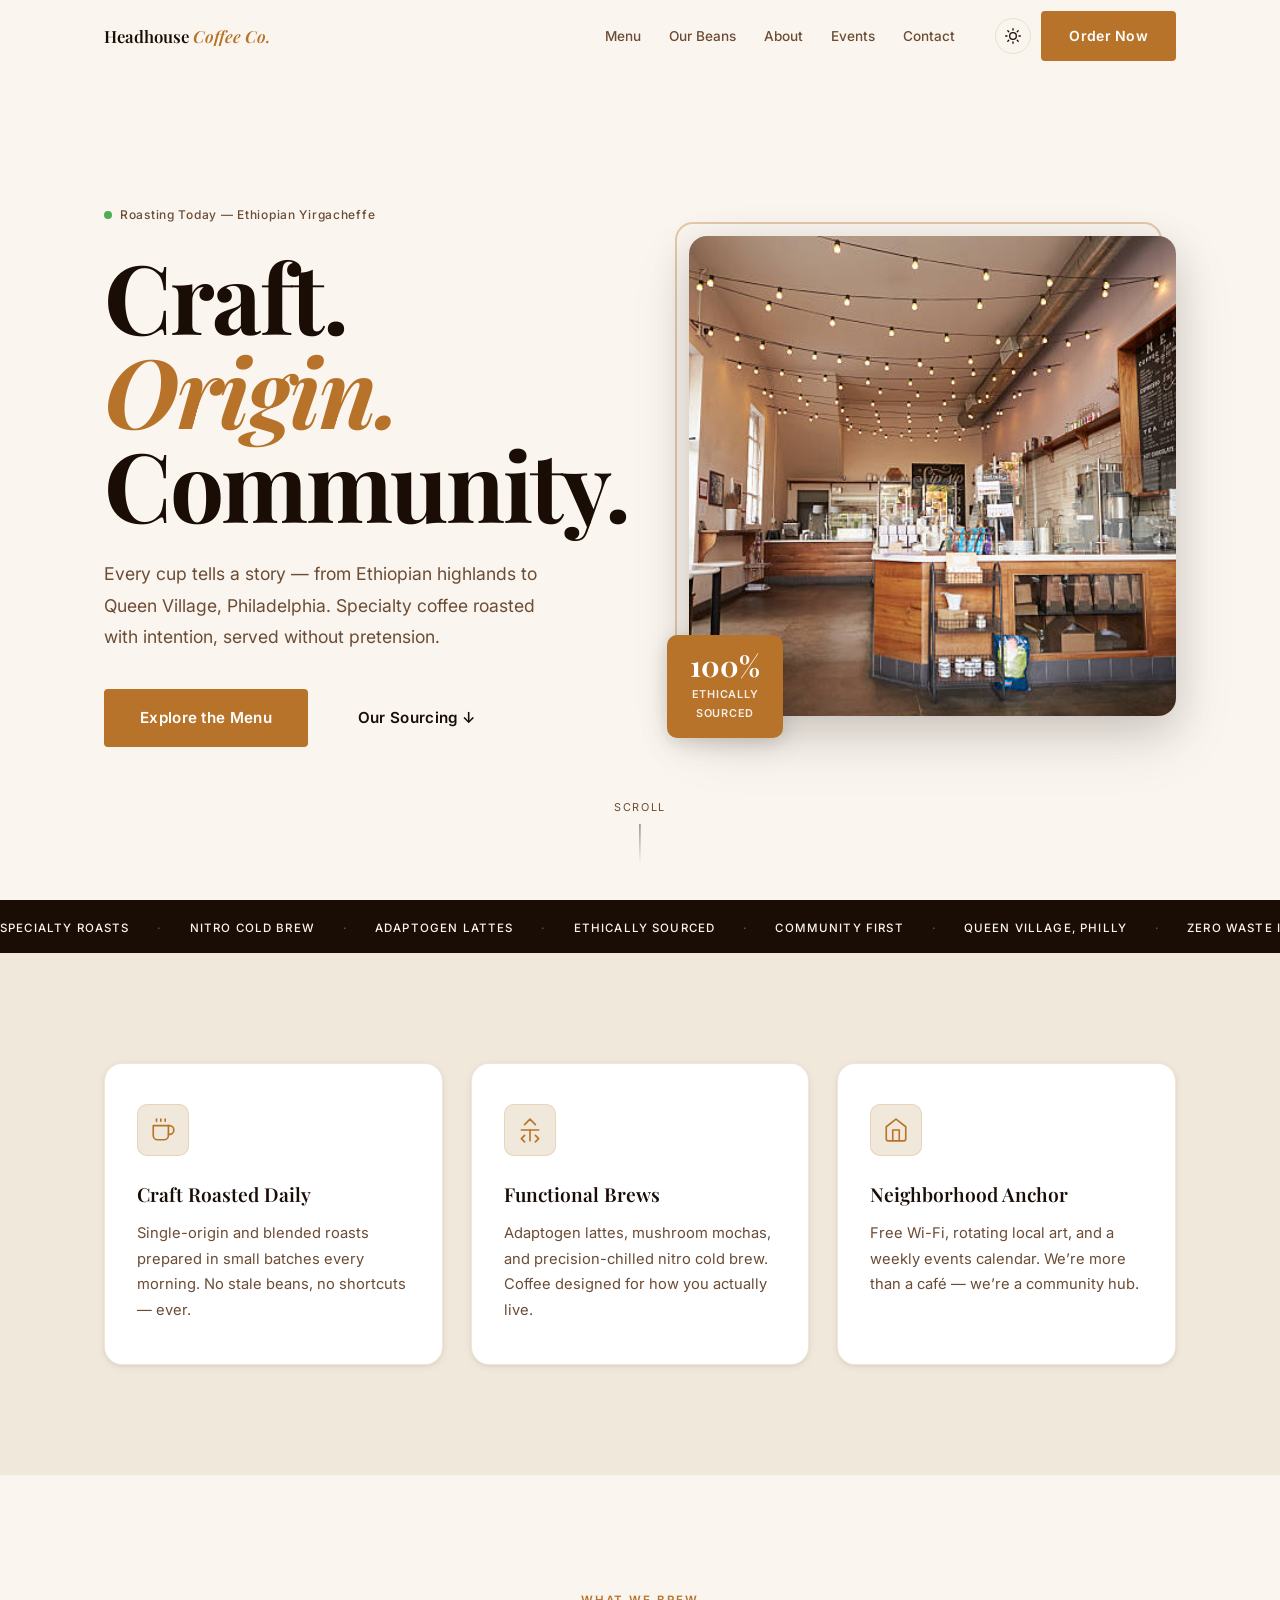
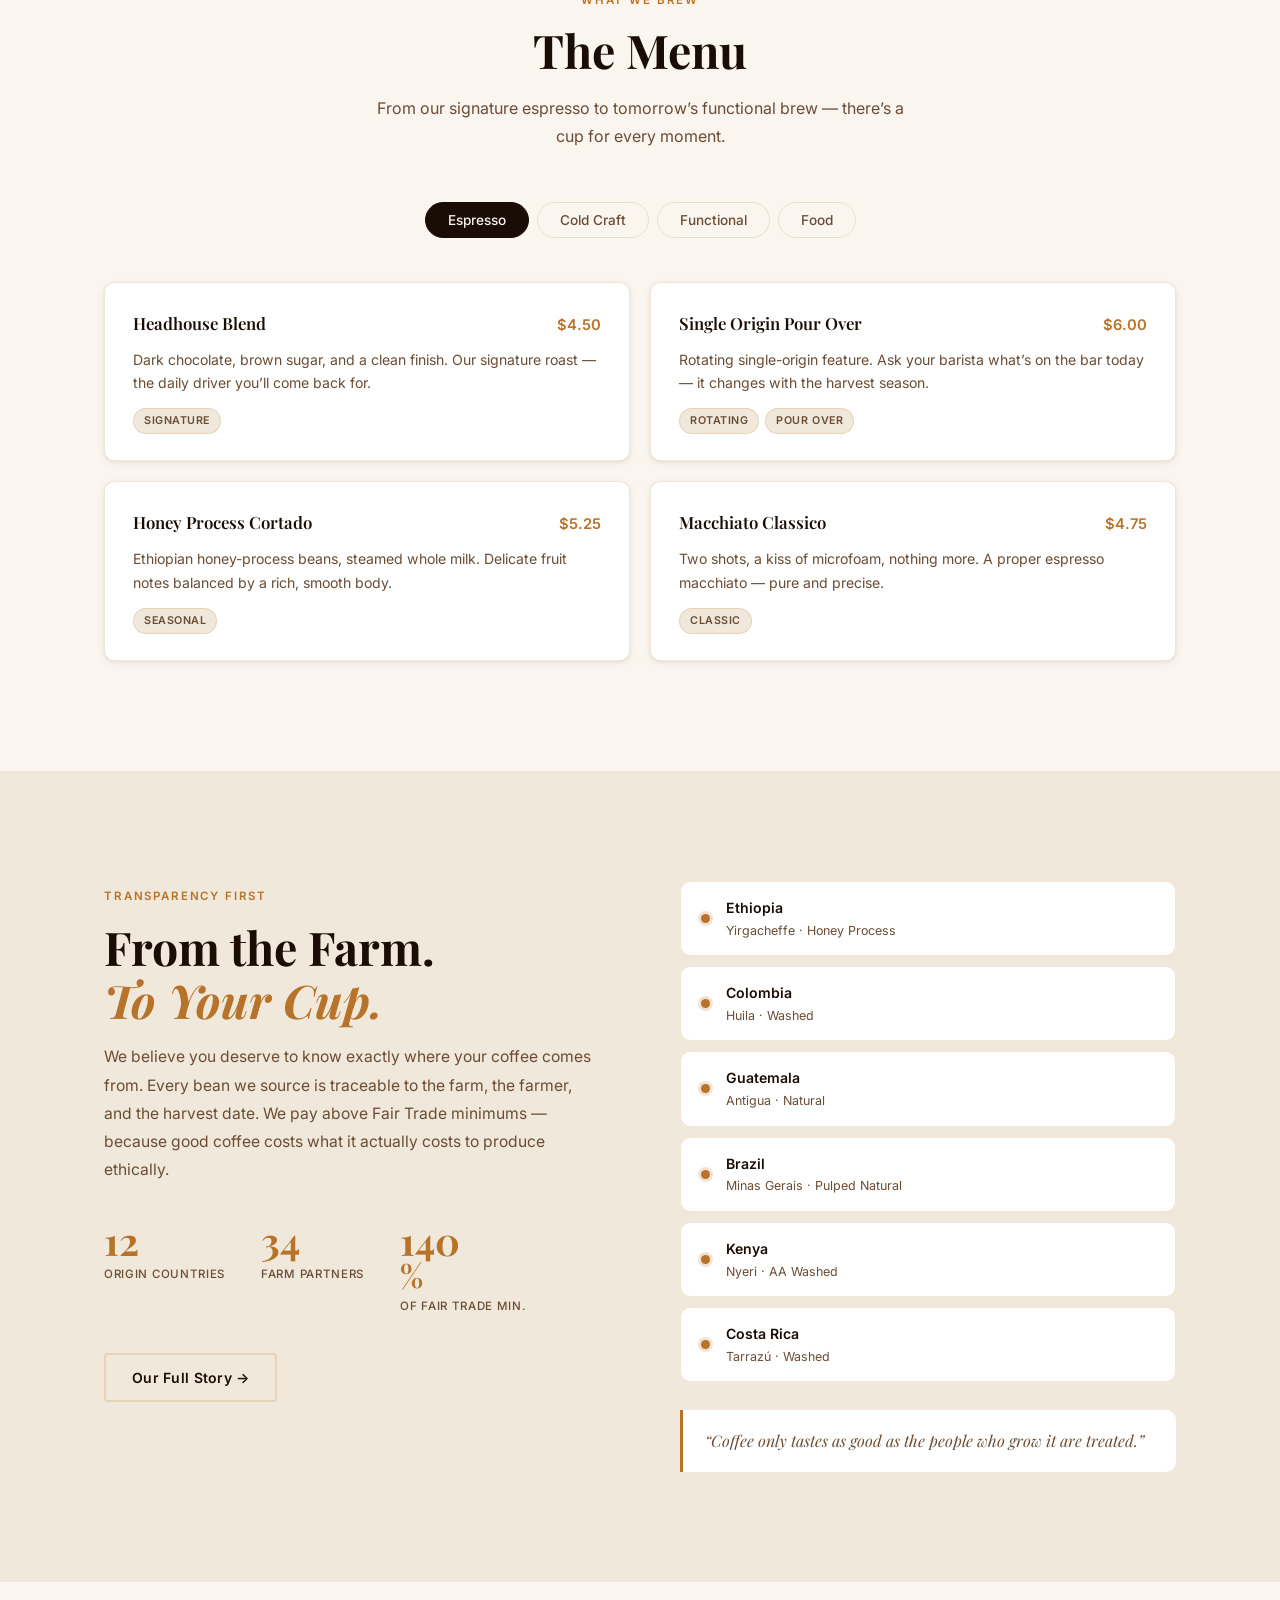
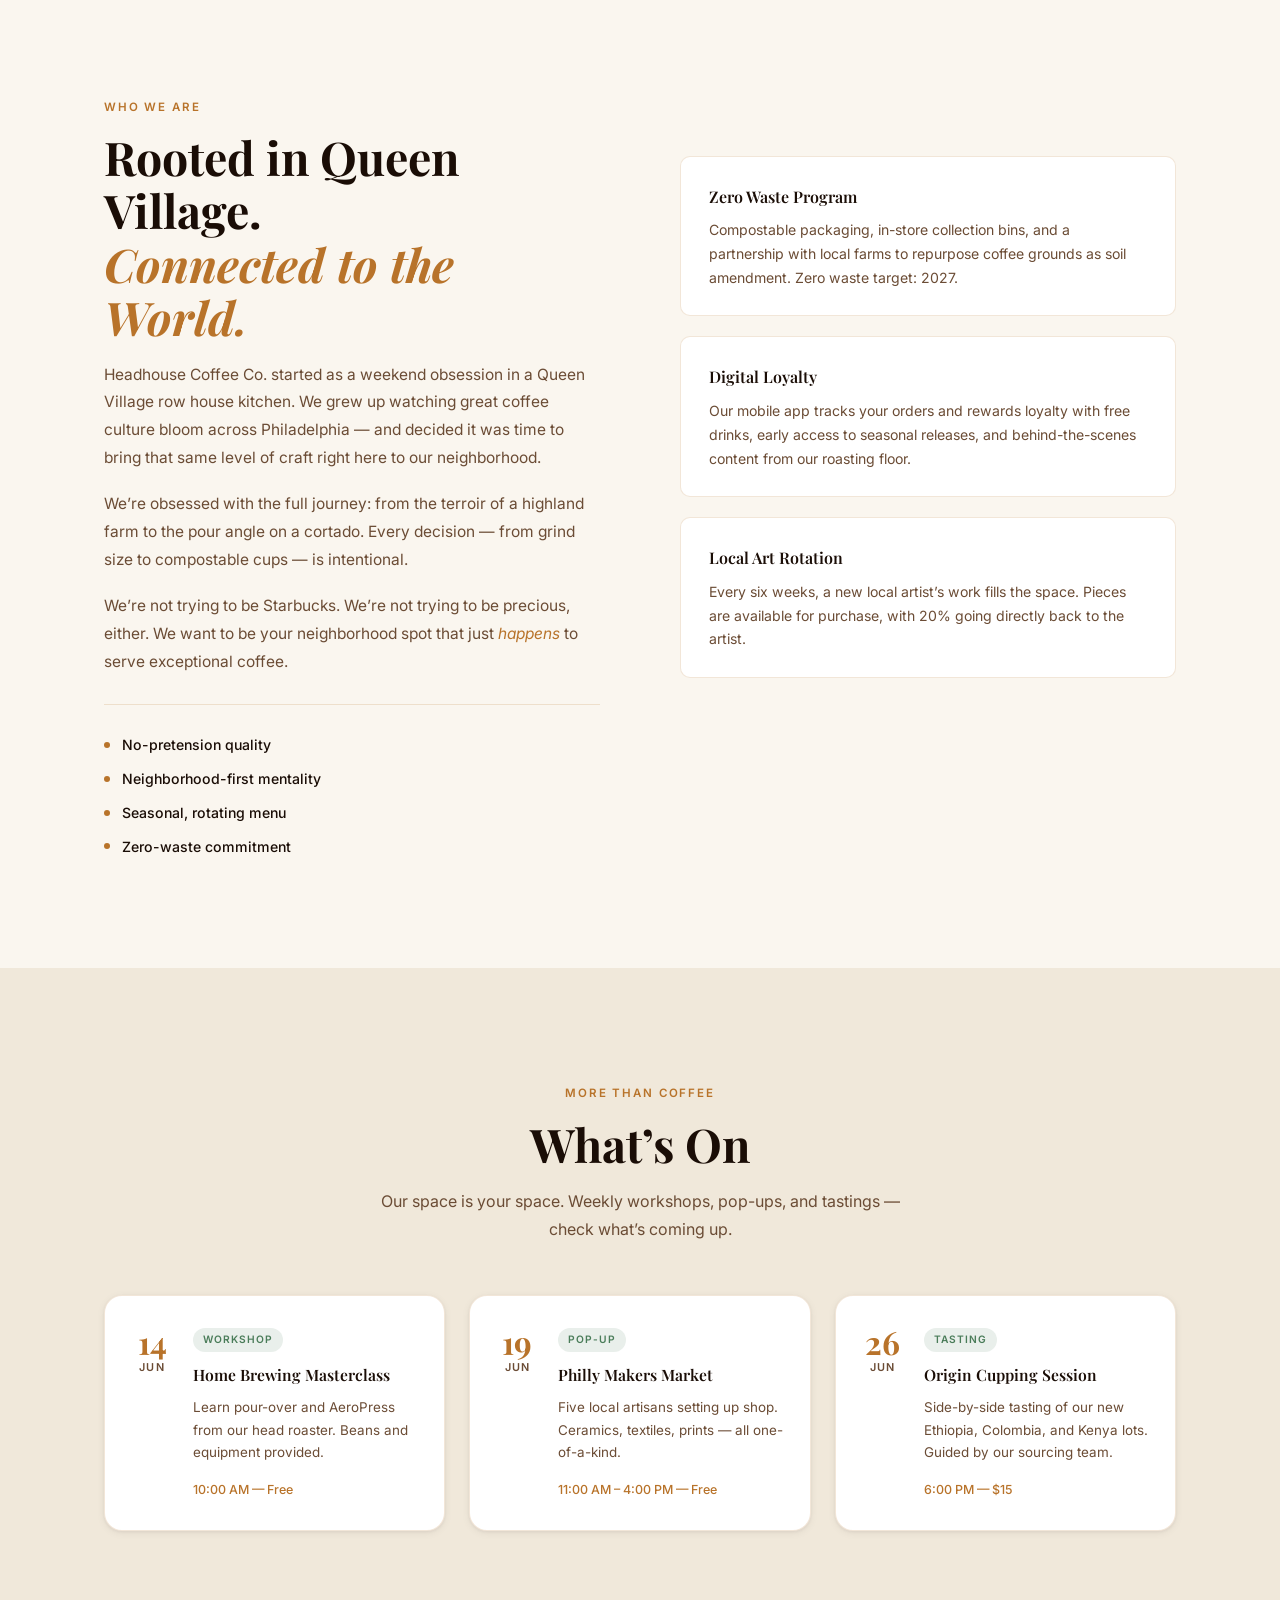
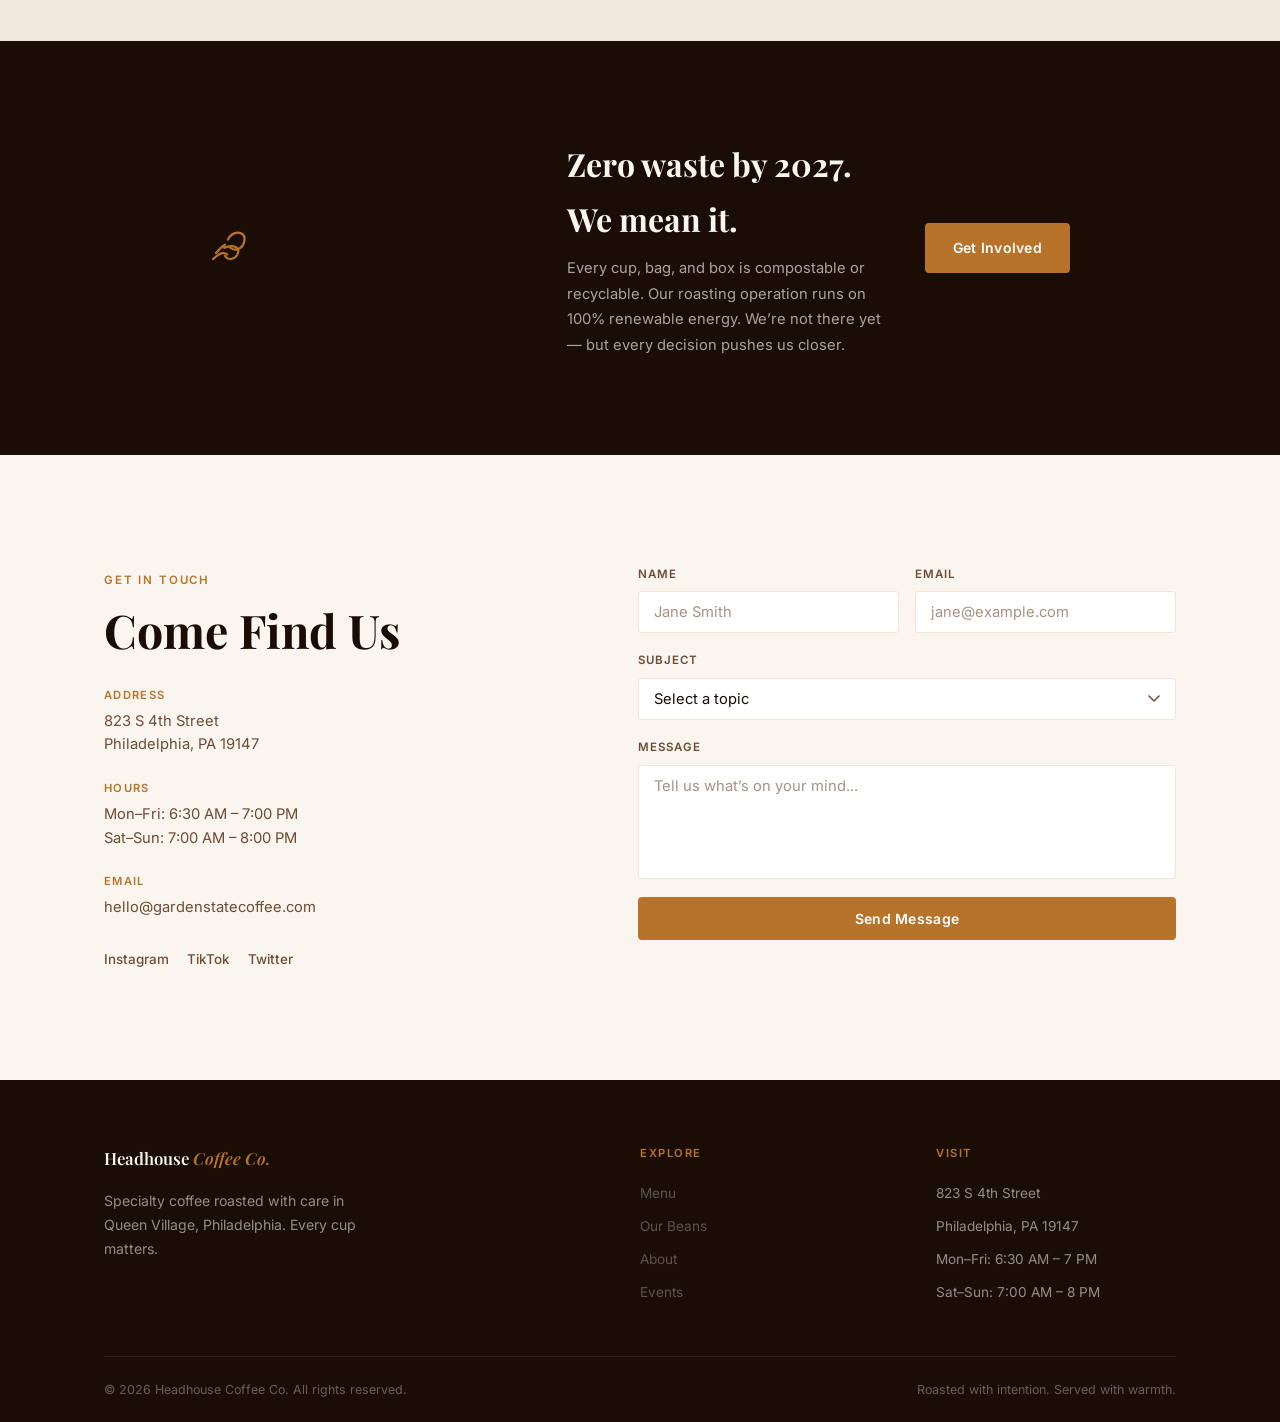
==== index.html @ 9a191d5d "Rebrand to Headhouse Coffee Co. Renamed company from Garden State Coffee to Headhouse Coffee Co. thr" ====
<!doctype html>
<html lang="en" data-theme="light">
<head>
    <meta charset="UTF-8">
    <meta name="viewport" content="width=device-width, initial-scale=1.0">
    <meta name="description" content="Headhouse Coffee Co. — Philadelphia's premier specialty coffee experience. Ethically sourced, craft roasted, community-driven.">
    <title>Headhouse Coffee Co. | Specialty Coffee, Queen Village Philadelphia</title>
    <link rel="preconnect" href="https://fonts.googleapis.com">
    <link rel="preconnect" href="https://fonts.gstatic.com" crossorigin>
    <link href="https://fonts.googleapis.com/css2?family=Playfair+Display:ital,wght@0,600;0,700;1,400;1,600&family=Inter:wght@300;400;500;600&display=swap" rel="stylesheet">
    <style>
/* ================================================
   HEADHOUSE COFFEE CO. — embedded styles
   ================================================ */

/* ── Custom Properties ──────────────────────────── */
:root {
    /* Palette */
    --clr-bg:          #faf6ef;
    --clr-bg-alt:      #f0e8da;
    --clr-surface:     #ffffff;
    --clr-text:        #1a0d06;
    --clr-muted:       #6b4c35;
    --clr-accent:      #b8732a;
    --clr-accent-h:    #9a5e1f;
    --clr-accent-lt:   #e8c49a;
    --clr-green:       #4a7c59;
    --clr-border:      rgba(184, 115, 42, 0.18);
    --clr-nav-scrolled: rgba(250, 246, 239, 0.93);

    /* Typography */
    --ff-head: 'Playfair Display', Georgia, serif;
    --ff-body: 'Inter', system-ui, -apple-system, sans-serif;

    /* Layout */
    --nav-h:      72px;
    --max-w:      1200px;
    --pad-x:      clamp(20px, 5vw, 64px);
    --section-py: clamp(72px, 10vw, 110px);

    /* Radii */
    --r-sm: 4px;
    --r-md: 10px;
    --r-lg: 18px;

    /* Shadows */
    --sh-sm: 0 1px 3px rgba(26,13,6,.06), 0 2px 8px rgba(26,13,6,.06);
    --sh-md: 0 4px 16px rgba(26,13,6,.10), 0 8px 32px rgba(26,13,6,.08);
    --sh-lg: 0 12px 40px rgba(26,13,6,.14), 0 24px 64px rgba(26,13,6,.10);

    /* Motion */
    --ease-out-expo: cubic-bezier(0.16, 1, 0.3, 1);
    --t-fast: 0.15s ease;
    --t-base: 0.28s ease;
}

[data-theme="dark"] {
    --clr-bg:          #0f0805;
    --clr-bg-alt:      #1a110a;
    --clr-surface:     #221509;
    --clr-text:        #f5e8d4;
    --clr-muted:       #a87c58;
    --clr-accent:      #d4894e;
    --clr-accent-h:    #e89a5a;
    --clr-accent-lt:   #7a4520;
    --clr-green:       #6aac79;
    --clr-border:      rgba(212, 137, 78, 0.18);
    --clr-nav-scrolled: rgba(15, 8, 5, 0.93);

    --sh-sm: 0 1px 3px rgba(0,0,0,.30), 0 2px 8px rgba(0,0,0,.20);
    --sh-md: 0 4px 16px rgba(0,0,0,.40), 0 8px 32px rgba(0,0,0,.30);
    --sh-lg: 0 12px 40px rgba(0,0,0,.50), 0 24px 64px rgba(0,0,0,.40);
}

/* ── Reset ──────────────────────────────────────── */
*, *::before, *::after { box-sizing: border-box; margin: 0; padding: 0; }

html {
    scroll-behavior: smooth;
    scroll-padding-top: var(--nav-h);
}

body {
    font-family: var(--ff-body);
    font-size: 16px;
    line-height: 1.7;
    color: var(--clr-text);
    background-color: var(--clr-bg);
    transition: background-color var(--t-base), color var(--t-base);
    overflow-x: hidden;
}

img { display: block; max-width: 100%; }
a   { color: inherit; text-decoration: none; }
ul  { list-style: none; }

/* ── Utilities ──────────────────────────────────── */
.container {
    max-width: var(--max-w);
    margin: 0 auto;
    padding: 0 var(--pad-x);
}

.reveal {
    opacity: 0;
    transform: translateY(24px);
    transition: opacity 0.65s var(--ease-out-expo),
                transform 0.65s var(--ease-out-expo);
}
.reveal.revealed {
    opacity: 1;
    transform: none;
}

.section-tag {
    display: inline-block;
    font-size: 0.72rem;
    font-weight: 600;
    letter-spacing: 0.16em;
    text-transform: uppercase;
    color: var(--clr-accent);
    margin-bottom: 14px;
}

.section-title {
    font-family: var(--ff-head);
    font-size: clamp(1.9rem, 4vw, 2.9rem);
    font-weight: 700;
    line-height: 1.15;
    color: var(--clr-text);
    margin-bottom: 16px;
}

.section-title em {
    font-style: italic;
    color: var(--clr-accent);
}

.section-sub {
    font-size: 1rem;
    color: var(--clr-muted);
    max-width: 540px;
    line-height: 1.75;
}

.section-header {
    text-align: center;
    margin-bottom: 52px;
}

.section-header .section-sub { margin: 0 auto; }

/* ── Buttons ────────────────────────────────────── */
.btn {
    display: inline-flex;
    align-items: center;
    gap: 8px;
    padding: 11px 26px;
    border-radius: var(--r-sm);
    font-family: var(--ff-body);
    font-size: 0.875rem;
    font-weight: 600;
    letter-spacing: 0.02em;
    cursor: pointer;
    border: 2px solid transparent;
    transition: background-color var(--t-fast),
                border-color var(--t-fast),
                color var(--t-fast),
                transform var(--t-base),
                box-shadow var(--t-base);
    white-space: nowrap;
    text-decoration: none;
    background: var(--btn-bg, transparent);
}

.btn--primary {
    background-color: var(--clr-accent);
    border-color: var(--clr-accent);
    color: #fff;
}
.btn--primary:hover {
    background-color: var(--clr-accent-h);
    border-color: var(--clr-accent-h);
    transform: translateY(-2px);
    box-shadow: 0 8px 24px rgba(184,115,42,.32);
}

.btn--ghost {
    background-color: transparent;
    color: var(--clr-text);
    border-color: transparent;
}
.btn--ghost:hover { color: var(--clr-accent); }

.btn--outline {
    background-color: transparent;
    border-color: var(--clr-border);
    color: var(--clr-text);
}
.btn--outline:hover {
    background-color: var(--clr-accent);
    border-color: var(--clr-accent);
    color: #fff;
    transform: translateY(-2px);
}

.btn--accent {
    background-color: var(--clr-accent);
    border-color: var(--clr-accent);
    color: #fff;
}
.btn--accent:hover {
    background-color: var(--clr-accent-h);
    transform: translateY(-2px);
    box-shadow: 0 8px 24px rgba(184,115,42,.35);
}

.btn--lg { padding: 14px 34px; font-size: 0.95rem; }
.btn--full { width: 100%; justify-content: center; }

/* ── Navigation ─────────────────────────────────── */
.nav {
    position: fixed;
    inset: 0 0 auto;
    z-index: 1000;
    height: var(--nav-h);
    transition: background-color var(--t-base), backdrop-filter var(--t-base), box-shadow var(--t-base);
}

.nav--scrolled {
    background-color: var(--clr-nav-scrolled);
    backdrop-filter: blur(14px);
    -webkit-backdrop-filter: blur(14px);
    box-shadow: 0 1px 0 var(--clr-border);
}

.nav__container {
    max-width: var(--max-w);
    margin: 0 auto;
    padding: 0 var(--pad-x);
    height: 100%;
    display: flex;
    align-items: center;
    gap: 28px;
}

.nav__logo {
    font-family: var(--ff-head);
    font-size: 1.05rem;
    font-weight: 600;
    color: var(--clr-text);
    flex-shrink: 0;
    transition: color var(--t-fast);
}
.nav__logo em { font-style: italic; color: var(--clr-accent); }
.nav__logo:hover { color: var(--clr-accent); }

.nav__links {
    display: flex;
    align-items: center;
    gap: 4px;
    margin-left: auto;
}

.nav__link {
    font-size: 0.85rem;
    font-weight: 500;
    color: var(--clr-muted);
    padding: 6px 12px;
    border-radius: var(--r-sm);
    transition: color var(--t-fast), background-color var(--t-fast);
}
.nav__link:hover,
.nav__link.active {
    color: var(--clr-text);
    background-color: var(--clr-bg-alt);
}

.nav__actions {
    display: flex;
    align-items: center;
    gap: 10px;
    flex-shrink: 0;
}

.theme-toggle {
    width: 36px;
    height: 36px;
    border-radius: 50%;
    border: 1px solid var(--clr-border);
    background: transparent;
    color: var(--clr-text);
    cursor: pointer;
    display: flex;
    align-items: center;
    justify-content: center;
    transition: background-color var(--t-fast), border-color var(--t-fast);
}
.theme-toggle:hover { background-color: var(--clr-bg-alt); }

.icon--sun  { display: block; }
.icon--moon { display: none; }
[data-theme="dark"] .icon--sun  { display: none; }
[data-theme="dark"] .icon--moon { display: block; }

.nav__hamburger {
    display: none;
    flex-direction: column;
    justify-content: center;
    align-items: center;
    gap: 5px;
    width: 36px;
    height: 36px;
    padding: 7px;
    border: none;
    background: transparent;
    cursor: pointer;
}

.nav__hamburger span {
    display: block;
    width: 20px;
    height: 2px;
    background-color: var(--clr-text);
    border-radius: 2px;
    transition: transform var(--t-base), opacity var(--t-base);
    transform-origin: center;
}

.nav__hamburger.active span:nth-child(1) { transform: translateY(7px) rotate(45deg); }
.nav__hamburger.active span:nth-child(2) { opacity: 0; transform: scaleX(0); }
.nav__hamburger.active span:nth-child(3) { transform: translateY(-7px) rotate(-45deg); }

/* ── Hero ───────────────────────────────────────── */
.hero {
    min-height: 100svh;
    display: grid;
    grid-template-columns: 1fr 1fr;
    align-items: center;
    gap: 60px;
    padding: calc(var(--nav-h) + 60px) var(--pad-x) 80px;
    max-width: var(--max-w);
    margin: 0 auto;
    position: relative;
}

.hero__eyebrow {
    display: flex;
    align-items: center;
    gap: 8px;
    font-size: 0.75rem;
    font-weight: 500;
    letter-spacing: 0.06em;
    color: var(--clr-muted);
    margin-bottom: 22px;
}

.live-dot {
    width: 8px;
    height: 8px;
    border-radius: 50%;
    background-color: #4caf50;
    flex-shrink: 0;
    animation: pulse 2.2s ease-in-out infinite;
}

@keyframes pulse {
    0%, 100% { box-shadow: 0 0 0 0 rgba(76,175,80,.6); }
    50%       { box-shadow: 0 0 0 6px rgba(76,175,80,0); }
}

.hero__title {
    font-family: var(--ff-head);
    font-size: clamp(3.5rem, 7.5vw, 6.2rem);
    font-weight: 700;
    line-height: 0.98;
    letter-spacing: -0.025em;
    margin-bottom: 28px;
}

.hero__line       { display: block; }
.hero__line--accent { color: var(--clr-accent); font-style: italic; }

.hero__sub {
    font-size: clamp(0.95rem, 1.4vw, 1.1rem);
    color: var(--clr-muted);
    max-width: 440px;
    line-height: 1.8;
    margin-bottom: 36px;
}

.hero__cta {
    display: flex;
    gap: 14px;
    flex-wrap: wrap;
}

.hero__visual {
    display: flex;
    justify-content: flex-end;
    align-items: center;
}

.hero__img-wrap {
    position: relative;
    width: 100%;
    max-width: 520px;
}

.hero__img-wrap::before {
    content: '';
    position: absolute;
    inset: -14px 14px 14px -14px;
    border: 2px solid var(--clr-accent);
    border-radius: var(--r-lg);
    opacity: 0.35;
    z-index: 0;
    pointer-events: none;
}

.hero__img {
    width: 100%;
    height: 480px;
    object-fit: cover;
    border-radius: var(--r-lg);
    box-shadow: var(--sh-lg);
    position: relative;
    z-index: 1;
}

.hero__badge {
    position: absolute;
    bottom: -22px;
    left: -22px;
    z-index: 2;
    background-color: var(--clr-accent);
    color: #fff;
    padding: 16px 20px;
    border-radius: var(--r-md);
    box-shadow: var(--sh-md);
    text-align: center;
    min-width: 116px;
}

.hero__badge-num {
    display: block;
    font-family: var(--ff-head);
    font-size: 1.8rem;
    font-weight: 700;
    line-height: 1;
}

.hero__badge-label {
    display: block;
    font-size: 0.68rem;
    font-weight: 600;
    letter-spacing: 0.07em;
    text-transform: uppercase;
    opacity: 0.88;
    margin-top: 5px;
}

.hero__scroll-hint {
    position: absolute;
    bottom: 36px;
    left: 50%;
    transform: translateX(-50%);
    display: flex;
    flex-direction: column;
    align-items: center;
    gap: 8px;
    font-size: 0.68rem;
    letter-spacing: 0.14em;
    text-transform: uppercase;
    color: var(--clr-muted);
}

.hero__scroll-line {
    width: 1px;
    height: 40px;
    background: linear-gradient(to bottom, var(--clr-muted), transparent);
    animation: scroll-anim 1.6s ease-in-out infinite;
}

@keyframes scroll-anim {
    0%   { transform: scaleY(0); transform-origin: top; }
    49%  { transform: scaleY(1); transform-origin: top; }
    50%  { transform: scaleY(1); transform-origin: bottom; }
    100% { transform: scaleY(0); transform-origin: bottom; }
}

/* ── Ticker ─────────────────────────────────────── */
.ticker {
    background-color: var(--clr-text);
    color: var(--clr-bg);
    overflow: hidden;
    padding: 13px 0;
    white-space: nowrap;
}

.ticker__track {
    display: inline-flex;
    gap: 28px;
    animation: ticker-scroll 32s linear infinite;
    font-size: 0.72rem;
    font-weight: 500;
    letter-spacing: 0.1em;
    text-transform: uppercase;
}

.ticker__sep { color: var(--clr-accent); opacity: 0.7; }

@keyframes ticker-scroll {
    from { transform: translateX(0); }
    to   { transform: translateX(-50%); }
}

/* ── Features ───────────────────────────────────── */
.features {
    padding: var(--section-py) 0;
    background-color: var(--clr-bg-alt);
}

.features__grid {
    display: grid;
    grid-template-columns: repeat(3, 1fr);
    gap: 28px;
}

.feature-card {
    padding: 40px 32px;
    background-color: var(--clr-surface);
    border-radius: var(--r-lg);
    border: 1px solid var(--clr-border);
    box-shadow: var(--sh-sm);
    transition: transform var(--t-base), box-shadow var(--t-base);
}

.feature-card:hover {
    transform: translateY(-6px);
    box-shadow: var(--sh-md);
}

.feature-card__icon {
    width: 52px;
    height: 52px;
    display: flex;
    align-items: center;
    justify-content: center;
    border-radius: var(--r-md);
    background-color: var(--clr-bg-alt);
    color: var(--clr-accent);
    margin-bottom: 22px;
    border: 1px solid var(--clr-border);
}

.feature-card h3 {
    font-family: var(--ff-head);
    font-size: 1.2rem;
    font-weight: 600;
    color: var(--clr-text);
    margin-bottom: 10px;
}

.feature-card p {
    font-size: 0.92rem;
    color: var(--clr-muted);
    line-height: 1.75;
}

/* ── Menu ───────────────────────────────────────── */
.menu {
    padding: var(--section-py) 0;
    background-color: var(--clr-bg);
}

.menu__tabs {
    display: flex;
    gap: 8px;
    margin-bottom: 44px;
    flex-wrap: wrap;
    justify-content: center;
}

.menu__tab {
    padding: 9px 22px;
    border-radius: 100px;
    border: 1px solid var(--clr-border);
    background: transparent;
    color: var(--clr-muted);
    font-family: var(--ff-body);
    font-size: 0.85rem;
    font-weight: 500;
    cursor: pointer;
    transition: color var(--t-fast), background-color var(--t-fast), border-color var(--t-fast);
}

.menu__tab:hover { color: var(--clr-text); border-color: var(--clr-muted); }

.menu__tab--active {
    background-color: var(--clr-text);
    color: var(--clr-bg);
    border-color: var(--clr-text);
}

.menu__panel { display: none; }
.menu__panel--active { display: block; }

.menu__grid {
    display: grid;
    grid-template-columns: repeat(2, 1fr);
    gap: 20px;
}

.menu-item {
    padding: 26px 28px;
    background-color: var(--clr-surface);
    border-radius: var(--r-md);
    border: 1px solid var(--clr-border);
    box-shadow: var(--sh-sm);
    transition: transform var(--t-base), box-shadow var(--t-base);
}

.menu-item:hover {
    transform: translateY(-3px);
    box-shadow: var(--sh-md);
}

.menu-item__top {
    display: flex;
    justify-content: space-between;
    align-items: baseline;
    gap: 12px;
    margin-bottom: 10px;
}

.menu-item__top h4 {
    font-family: var(--ff-head);
    font-size: 1.05rem;
    font-weight: 600;
    color: var(--clr-text);
}

.menu-item__price {
    font-size: 0.92rem;
    font-weight: 600;
    color: var(--clr-accent);
    flex-shrink: 0;
}

.menu-item p {
    font-size: 0.88rem;
    color: var(--clr-muted);
    line-height: 1.65;
    margin-bottom: 14px;
}

.menu-item__tags {
    display: flex;
    gap: 6px;
    flex-wrap: wrap;
}

.menu-item__tags span {
    font-size: 0.67rem;
    font-weight: 600;
    letter-spacing: 0.05em;
    text-transform: uppercase;
    color: var(--clr-muted);
    background-color: var(--clr-bg-alt);
    padding: 3px 10px;
    border-radius: 100px;
    border: 1px solid var(--clr-border);
}

/* ── Origin ─────────────────────────────────────── */
.origin {
    padding: var(--section-py) 0;
    background-color: var(--clr-bg-alt);
}

.origin__inner {
    max-width: var(--max-w);
    margin: 0 auto;
    padding: 0 var(--pad-x);
    display: grid;
    grid-template-columns: 1fr 1fr;
    gap: 80px;
    align-items: start;
}

.origin__content p {
    font-size: 0.98rem;
    color: var(--clr-muted);
    line-height: 1.8;
    margin-bottom: 36px;
}

.origin__stats {
    display: flex;
    gap: 36px;
    margin-bottom: 36px;
    flex-wrap: wrap;
}

.origin__stat {
    display: flex;
    flex-direction: column;
}

.stat-num, .stat-suffix {
    font-family: var(--ff-head);
    font-size: 2.4rem;
    font-weight: 700;
    color: var(--clr-accent);
    line-height: 1;
    display: inline-block;
}

.stat-suffix { font-size: 2rem; }

.stat-label {
    display: block;
    font-size: 0.72rem;
    font-weight: 500;
    letter-spacing: 0.06em;
    text-transform: uppercase;
    color: var(--clr-muted);
    margin-top: 6px;
}

.origin__region-list {
    display: flex;
    flex-direction: column;
    gap: 10px;
    margin-bottom: 28px;
}

.origin__region {
    display: flex;
    align-items: center;
    gap: 16px;
    padding: 14px 20px;
    background-color: var(--clr-surface);
    border-radius: var(--r-md);
    border: 1px solid var(--clr-border);
    transition: transform var(--t-fast), box-shadow var(--t-fast);
}

.origin__region:hover {
    transform: translateX(5px);
    box-shadow: var(--sh-sm);
}

.origin__dot {
    width: 9px;
    height: 9px;
    border-radius: 50%;
    background-color: var(--clr-accent);
    flex-shrink: 0;
    box-shadow: 0 0 0 3px rgba(184,115,42,.2);
}

.origin__region div { display: flex; flex-direction: column; }

.origin__region strong {
    font-size: 0.88rem;
    font-weight: 600;
    color: var(--clr-text);
}

.origin__region span {
    font-size: 0.78rem;
    color: var(--clr-muted);
}

.origin__quote {
    font-family: var(--ff-head);
    font-style: italic;
    font-size: 1rem;
    color: var(--clr-muted);
    padding: 18px 22px;
    border-left: 3px solid var(--clr-accent);
    background-color: var(--clr-surface);
    border-radius: 0 var(--r-md) var(--r-md) 0;
    line-height: 1.6;
}

/* ── About ──────────────────────────────────────── */
.about {
    padding: var(--section-py) 0;
    background-color: var(--clr-bg);
}

.about__grid {
    display: grid;
    grid-template-columns: 1fr 1fr;
    gap: 80px;
    align-items: start;
}

.about__text p {
    font-size: 0.97rem;
    color: var(--clr-muted);
    line-height: 1.8;
    margin-bottom: 18px;
}

.about__text em { color: var(--clr-accent); font-style: italic; }

.about__values {
    display: flex;
    flex-direction: column;
    gap: 10px;
    margin-top: 28px;
    padding-top: 28px;
    border-top: 1px solid var(--clr-border);
}

.about__value {
    display: flex;
    align-items: center;
    gap: 12px;
    font-size: 0.88rem;
    font-weight: 500;
    color: var(--clr-text);
}

.about__value::before {
    content: '';
    width: 6px;
    height: 6px;
    border-radius: 50%;
    background-color: var(--clr-accent);
    flex-shrink: 0;
}

.about__cards {
    display: flex;
    flex-direction: column;
    gap: 20px;
    padding-top: 64px;
}

.about__card {
    padding: 26px 28px;
    background-color: var(--clr-surface);
    border-radius: var(--r-md);
    border: 1px solid var(--clr-border);
    transition: transform var(--t-base), box-shadow var(--t-base);
}

.about__card:hover {
    transform: translateY(-3px);
    box-shadow: var(--sh-sm);
}

.about__card h4 {
    font-family: var(--ff-head);
    font-size: 1rem;
    font-weight: 600;
    color: var(--clr-text);
    margin-bottom: 8px;
}

.about__card p {
    font-size: 0.88rem;
    color: var(--clr-muted);
    line-height: 1.7;
}

/* ── Community ──────────────────────────────────── */
.community {
    padding: var(--section-py) 0;
    background-color: var(--clr-bg-alt);
}

.events__grid {
    display: grid;
    grid-template-columns: repeat(3, 1fr);
    gap: 24px;
}

.event-card {
    display: flex;
    gap: 20px;
    padding: 28px 26px;
    background-color: var(--clr-surface);
    border-radius: var(--r-lg);
    border: 1px solid var(--clr-border);
    box-shadow: var(--sh-sm);
    transition: transform var(--t-base), box-shadow var(--t-base);
}

.event-card:hover {
    transform: translateY(-5px);
    box-shadow: var(--sh-md);
}

.event-card__date {
    display: flex;
    flex-direction: column;
    align-items: center;
    min-width: 42px;
    padding-top: 2px;
}

.event-card__day {
    font-family: var(--ff-head);
    font-size: 2rem;
    font-weight: 700;
    line-height: 1;
    color: var(--clr-accent);
}

.event-card__month {
    font-size: 0.68rem;
    font-weight: 600;
    letter-spacing: 0.1em;
    text-transform: uppercase;
    color: var(--clr-muted);
}

.event-card__tag {
    display: inline-block;
    font-size: 0.64rem;
    font-weight: 600;
    letter-spacing: 0.1em;
    text-transform: uppercase;
    color: var(--clr-green);
    background-color: rgba(74, 124, 89, 0.12);
    padding: 3px 10px;
    border-radius: 100px;
    margin-bottom: 10px;
}

.event-card h4 {
    font-family: var(--ff-head);
    font-size: 0.98rem;
    font-weight: 600;
    color: var(--clr-text);
    margin-bottom: 8px;
}

.event-card p {
    font-size: 0.84rem;
    color: var(--clr-muted);
    line-height: 1.65;
    margin-bottom: 12px;
}

.event-card__time {
    font-size: 0.78rem;
    font-weight: 500;
    color: var(--clr-accent);
}

/* ── Sustainability banner ──────────────────────── */
.sustainability {
    background-color: var(--clr-text);
    color: var(--clr-bg);
    padding: clamp(60px, 8vw, 96px) var(--pad-x);
}

.sustainability__inner {
    max-width: 860px;
    margin: 0 auto;
    display: flex;
    align-items: center;
    gap: 36px;
    flex-wrap: wrap;
}

.sustainability__icon {
    color: var(--clr-accent);
    flex-shrink: 0;
}

.sustainability__inner > div { flex: 1; min-width: 260px; }

.sustainability h2 {
    font-family: var(--ff-head);
    font-size: clamp(1.4rem, 2.5vw, 2rem);
    font-weight: 700;
    margin-bottom: 10px;
    color: var(--clr-bg);
}

.sustainability p {
    font-size: 0.92rem;
    opacity: 0.65;
    line-height: 1.75;
}

/* ── Contact ────────────────────────────────────── */
.contact {
    padding: var(--section-py) 0;
    background-color: var(--clr-bg);
}

.contact__grid {
    display: grid;
    grid-template-columns: 1fr 1fr;
    gap: 80px;
    align-items: start;
}

.contact__details {
    display: flex;
    flex-direction: column;
    gap: 22px;
    margin: 28px 0 28px;
}

.contact__detail {
    display: flex;
    flex-direction: column;
    gap: 5px;
}

.contact__detail strong {
    font-size: 0.7rem;
    font-weight: 600;
    letter-spacing: 0.12em;
    text-transform: uppercase;
    color: var(--clr-accent);
}

.contact__detail span {
    font-size: 0.92rem;
    color: var(--clr-muted);
    line-height: 1.6;
}

.contact__social {
    display: flex;
    gap: 18px;
}

.contact__social-link {
    font-size: 0.84rem;
    font-weight: 500;
    color: var(--clr-muted);
    transition: color var(--t-fast);
}

.contact__social-link:hover { color: var(--clr-accent); }

.contact__form {
    display: flex;
    flex-direction: column;
    gap: 18px;
}

.form__row {
    display: grid;
    grid-template-columns: 1fr 1fr;
    gap: 16px;
}

.form__group {
    display: flex;
    flex-direction: column;
    gap: 7px;
}

.form__group label {
    font-size: 0.72rem;
    font-weight: 600;
    letter-spacing: 0.08em;
    text-transform: uppercase;
    color: var(--clr-muted);
}

.form__group input,
.form__group select,
.form__group textarea {
    padding: 11px 15px;
    border: 1px solid var(--clr-border);
    border-radius: var(--r-sm);
    background-color: var(--clr-surface);
    color: var(--clr-text);
    font-family: var(--ff-body);
    font-size: 0.92rem;
    outline: none;
    resize: none;
    transition: border-color var(--t-fast), box-shadow var(--t-fast);
}

.form__group input:focus,
.form__group select:focus,
.form__group textarea:focus {
    border-color: var(--clr-accent);
    box-shadow: 0 0 0 3px rgba(184,115,42,.14);
}

.form__group input::placeholder,
.form__group textarea::placeholder { color: var(--clr-muted); opacity: 0.6; }

.form__group select {
    appearance: none;
    -webkit-appearance: none;
    background-image: url("data:image/svg+xml,%3Csvg xmlns='http://www.w3.org/2000/svg' width='12' height='8' viewBox='0 0 12 8'%3E%3Cpath d='M1 1l5 5 5-5' stroke='%236b4c35' stroke-width='1.5' fill='none' stroke-linecap='round'/%3E%3C/svg%3E");
    background-repeat: no-repeat;
    background-position: right 15px center;
    padding-right: 38px;
}

/* ── Footer ─────────────────────────────────────── */
.footer {
    background-color: var(--clr-text);
    color: var(--clr-bg);
    padding: 64px 0 0;
}

.footer__grid {
    display: grid;
    grid-template-columns: 2fr 1fr 1fr;
    gap: 56px;
    padding-bottom: 52px;
}

.footer__logo {
    display: inline-block;
    font-family: var(--ff-head);
    font-size: 1.05rem;
    font-weight: 600;
    color: var(--clr-bg);
    margin-bottom: 16px;
}

.footer__logo em { font-style: italic; color: var(--clr-accent); }

.footer__brand p {
    font-size: 0.88rem;
    opacity: 0.55;
    max-width: 280px;
    line-height: 1.7;
}

.footer__col h5 {
    font-size: 0.7rem;
    font-weight: 600;
    letter-spacing: 0.14em;
    text-transform: uppercase;
    color: var(--clr-accent);
    margin-bottom: 18px;
}

.footer__col ul {
    display: flex;
    flex-direction: column;
    gap: 10px;
}

.footer__col li,
.footer__col a {
    font-size: 0.85rem;
    opacity: 0.55;
    transition: opacity var(--t-fast);
}

.footer__col a:hover { opacity: 1; }

.footer__bottom {
    border-top: 1px solid rgba(255,255,255,.08);
    padding: 22px 0;
    display: flex;
    justify-content: space-between;
    align-items: center;
    gap: 16px;
    flex-wrap: wrap;
}

.footer__bottom p {
    font-size: 0.78rem;
    opacity: 0.35;
}

/* ── Responsive ─────────────────────────────────── */
@media (max-width: 1024px) {
    .hero {
        grid-template-columns: 1fr;
        min-height: auto;
        padding-top: calc(var(--nav-h) + 50px);
        padding-bottom: 64px;
        gap: 48px;
        text-align: center;
    }

    .hero__eyebrow { justify-content: center; }
    .hero__sub     { margin: 0 auto 32px; }
    .hero__cta     { justify-content: center; }
    .hero__visual  { justify-content: center; }
    .hero__img-wrap { max-width: 480px; }
    .hero__img     { height: 360px; }
    .hero__scroll-hint { display: none; }

    .features__grid { grid-template-columns: 1fr; }
    .menu__grid { grid-template-columns: 1fr; }
    .origin__inner { grid-template-columns: 1fr; gap: 56px; }
    .about__grid { grid-template-columns: 1fr; gap: 48px; }
    .about__cards { padding-top: 0; }
    .events__grid { grid-template-columns: 1fr; }
    .contact__grid { grid-template-columns: 1fr; gap: 52px; }
    .footer__grid { grid-template-columns: 1fr 1fr; gap: 40px; }
    .footer__brand { grid-column: 1 / -1; }
}

@media (max-width: 768px) {
    .nav__links {
        display: none;
        position: fixed;
        top: var(--nav-h);
        left: 0;
        right: 0;
        background-color: var(--clr-surface);
        flex-direction: column;
        align-items: stretch;
        padding: 16px var(--pad-x);
        gap: 2px;
        box-shadow: var(--sh-md);
        border-top: 1px solid var(--clr-border);
    }

    .nav__links.active { display: flex; }
    .nav__link { padding: 11px 16px; font-size: 0.9rem; }
    .nav__cta { display: none; }
    .nav__hamburger { display: flex; }

    .hero__img { height: 280px; }
    .hero__img-wrap::before { display: none; }
    .hero__badge {
        bottom: -16px;
        left: 50%;
        transform: translateX(-50%);
    }

    .features__grid { grid-template-columns: 1fr; }
    .events__grid { grid-template-columns: 1fr; }
    .form__row { grid-template-columns: 1fr; }
    .origin__stats { gap: 20px; }
    .footer__grid { grid-template-columns: 1fr; gap: 28px; }
    .footer__bottom { flex-direction: column; text-align: center; }
    .sustainability__inner { flex-direction: column; text-align: center; }
    .sustainability__inner .btn { align-self: center; }
}

@media (max-width: 480px) {
    .hero__title { font-size: 2.8rem; }
    .hero__cta { flex-direction: column; }
    .hero__cta .btn { justify-content: center; }
    .origin__stats { flex-direction: column; gap: 16px; }
    .menu__tabs { gap: 6px; }
    .menu__tab  { padding: 8px 16px; font-size: 0.8rem; }
}

@media (prefers-reduced-motion: reduce) {
    .reveal { opacity: 1; transform: none; transition: none; }
    .ticker__track { animation: none; }
    .live-dot      { animation: none; }
    .hero__scroll-line { animation: none; }
}
    </style>
</head>
<body>

    <!-- ===== NAVIGATION ===== -->
    <nav class="nav" id="nav">
        <div class="nav__container">
            <a href="#home" class="nav__logo">Headhouse <em>Coffee Co.</em></a>
            <ul class="nav__links" id="navLinks">
                <li><a href="#menu" class="nav__link">Menu</a></li>
                <li><a href="#origin" class="nav__link">Our Beans</a></li>
                <li><a href="#about" class="nav__link">About</a></li>
                <li><a href="#community" class="nav__link">Events</a></li>
                <li><a href="#contact" class="nav__link">Contact</a></li>
            </ul>
            <div class="nav__actions">
                <button class="theme-toggle" id="themeToggle" aria-label="Toggle dark mode">
                    <svg class="icon icon--sun" xmlns="http://www.w3.org/2000/svg" width="16" height="16" viewBox="0 0 24 24" fill="none" stroke="currentColor" stroke-width="2" stroke-linecap="round" stroke-linejoin="round"><circle cx="12" cy="12" r="5"/><line x1="12" y1="1" x2="12" y2="3"/><line x1="12" y1="21" x2="12" y2="23"/><line x1="4.22" y1="4.22" x2="5.64" y2="5.64"/><line x1="18.36" y1="18.36" x2="19.78" y2="19.78"/><line x1="1" y1="12" x2="3" y2="12"/><line x1="21" y1="12" x2="23" y2="12"/><line x1="4.22" y1="19.78" x2="5.64" y2="18.36"/><line x1="18.36" y1="5.64" x2="19.78" y2="4.22"/></svg>
                    <svg class="icon icon--moon" xmlns="http://www.w3.org/2000/svg" width="16" height="16" viewBox="0 0 24 24" fill="none" stroke="currentColor" stroke-width="2" stroke-linecap="round" stroke-linejoin="round"><path d="M21 12.79A9 9 0 1 1 11.21 3 7 7 0 0 0 21 12.79z"/></svg>
                </button>
                <a href="#menu" class="btn btn--primary nav__cta">Order Now</a>
                <button class="nav__hamburger" id="hamburger" aria-label="Open menu" aria-expanded="false">
                    <span></span><span></span><span></span>
                </button>
            </div>
        </div>
    </nav>

    <!-- ===== HERO ===== -->
    <section class="hero" id="home">
        <div class="hero__content">
            <div class="hero__eyebrow reveal">
                <span class="live-dot" aria-hidden="true"></span>
                Roasting Today &mdash; Ethiopian Yirgacheffe
            </div>
            <h1 class="hero__title reveal">
                <span class="hero__line">Craft.</span>
                <span class="hero__line hero__line--accent">Origin.</span>
                <span class="hero__line">Community.</span>
            </h1>
            <p class="hero__sub reveal">
                Every cup tells a story &mdash; from Ethiopian highlands to Queen Village, Philadelphia. Specialty coffee roasted with intention, served without pretension.
            </p>
            <div class="hero__cta reveal">
                <a href="#menu" class="btn btn--primary btn--lg">Explore the Menu</a>
                <a href="#origin" class="btn btn--ghost btn--lg">Our Sourcing &darr;</a>
            </div>
        </div>
        <div class="hero__visual reveal">
            <div class="hero__img-wrap">
                <img src="images/coffee.jpg" alt="Inside Headhouse Coffee Co. — warm string lights, wood bar, cozy atmosphere" class="hero__img" loading="eager" fetchpriority="high">
                <div class="hero__badge" aria-label="100% ethically sourced">
                    <span class="hero__badge-num">100%</span>
                    <span class="hero__badge-label">Ethically<br>Sourced</span>
                </div>
            </div>
        </div>
        <div class="hero__scroll-hint" aria-hidden="true">
            <span>Scroll</span>
            <div class="hero__scroll-line"></div>
        </div>
    </section>

    <!-- ===== TICKER ===== -->
    <div class="ticker" aria-hidden="true">
        <div class="ticker__track">
            <span>Specialty Roasts</span><span class="ticker__sep">&middot;</span>
            <span>Nitro Cold Brew</span><span class="ticker__sep">&middot;</span>
            <span>Adaptogen Lattes</span><span class="ticker__sep">&middot;</span>
            <span>Ethically Sourced</span><span class="ticker__sep">&middot;</span>
            <span>Community First</span><span class="ticker__sep">&middot;</span>
            <span>Queen Village, Philly</span><span class="ticker__sep">&middot;</span>
            <span>Zero Waste Initiative</span><span class="ticker__sep">&middot;</span>
            <span>Small-Batch Roasting</span><span class="ticker__sep">&middot;</span>
            <span>Specialty Roasts</span><span class="ticker__sep">&middot;</span>
            <span>Nitro Cold Brew</span><span class="ticker__sep">&middot;</span>
            <span>Adaptogen Lattes</span><span class="ticker__sep">&middot;</span>
            <span>Ethically Sourced</span><span class="ticker__sep">&middot;</span>
            <span>Community First</span><span class="ticker__sep">&middot;</span>
            <span>Queen Village, Philly</span><span class="ticker__sep">&middot;</span>
            <span>Zero Waste Initiative</span><span class="ticker__sep">&middot;</span>
            <span>Small-Batch Roasting</span><span class="ticker__sep">&middot;</span>
        </div>
    </div>

    <!-- ===== FEATURES ===== -->
    <section class="features" id="features">
        <div class="container">
            <div class="features__grid">
                <div class="feature-card reveal">
                    <div class="feature-card__icon" aria-hidden="true">
                        <svg xmlns="http://www.w3.org/2000/svg" width="26" height="26" viewBox="0 0 24 24" fill="none" stroke="currentColor" stroke-width="1.5" stroke-linecap="round" stroke-linejoin="round"><path d="M17 8h1a4 4 0 1 1 0 8h-1"/><path d="M3 8h14v9a4 4 0 0 1-4 4H7a4 4 0 0 1-4-4Z"/><line x1="6" x2="6" y1="2" y2="4"/><line x1="10" x2="10" y1="2" y2="4"/><line x1="14" x2="14" y1="2" y2="4"/></svg>
                    </div>
                    <h3>Craft Roasted Daily</h3>
                    <p>Single-origin and blended roasts prepared in small batches every morning. No stale beans, no shortcuts &mdash; ever.</p>
                </div>
                <div class="feature-card reveal">
                    <div class="feature-card__icon" aria-hidden="true">
                        <svg xmlns="http://www.w3.org/2000/svg" width="26" height="26" viewBox="0 0 24 24" fill="none" stroke="currentColor" stroke-width="1.5" stroke-linecap="round" stroke-linejoin="round"><path d="M12 22V12"/><path d="m7 7 5-5 5 5"/><path d="M20 12H4"/><path d="m17 17 3 3-3 3"/><path d="m7 17-3 3 3 3"/></svg>
                    </div>
                    <h3>Functional Brews</h3>
                    <p>Adaptogen lattes, mushroom mochas, and precision-chilled nitro cold brew. Coffee designed for how you actually live.</p>
                </div>
                <div class="feature-card reveal">
                    <div class="feature-card__icon" aria-hidden="true">
                        <svg xmlns="http://www.w3.org/2000/svg" width="26" height="26" viewBox="0 0 24 24" fill="none" stroke="currentColor" stroke-width="1.5" stroke-linecap="round" stroke-linejoin="round"><path d="m3 9 9-7 9 7v11a2 2 0 0 1-2 2H5a2 2 0 0 1-2-2z"/><polyline points="9 22 9 12 15 12 15 22"/></svg>
                    </div>
                    <h3>Neighborhood Anchor</h3>
                    <p>Free Wi-Fi, rotating local art, and a weekly events calendar. We&rsquo;re more than a caf&eacute; &mdash; we&rsquo;re a community hub.</p>
                </div>
            </div>
        </div>
    </section>

    <!-- ===== MENU ===== -->
    <section class="menu" id="menu">
        <div class="container">
            <div class="section-header reveal">
                <span class="section-tag">What We Brew</span>
                <h2 class="section-title">The Menu</h2>
                <p class="section-sub">From our signature espresso to tomorrow&rsquo;s functional brew &mdash; there&rsquo;s a cup for every moment.</p>
            </div>
            <div class="menu__tabs" role="tablist" aria-label="Menu categories">
                <button class="menu__tab menu__tab--active" data-tab="espresso" role="tab" aria-selected="true" aria-controls="tab-espresso">Espresso</button>
                <button class="menu__tab" data-tab="cold" role="tab" aria-selected="false" aria-controls="tab-cold">Cold Craft</button>
                <button class="menu__tab" data-tab="functional" role="tab" aria-selected="false" aria-controls="tab-functional">Functional</button>
                <button class="menu__tab" data-tab="food" role="tab" aria-selected="false" aria-controls="tab-food">Food</button>
            </div>

            <div id="tab-espresso" class="menu__panel menu__panel--active" role="tabpanel">
                <div class="menu__grid">
                    <div class="menu-item reveal">
                        <div class="menu-item__top"><h4>Headhouse Blend</h4><span class="menu-item__price">$4.50</span></div>
                        <p>Dark chocolate, brown sugar, and a clean finish. Our signature roast &mdash; the daily driver you&rsquo;ll come back for.</p>
                        <div class="menu-item__tags"><span>Signature</span></div>
                    </div>
                    <div class="menu-item reveal">
                        <div class="menu-item__top"><h4>Single Origin Pour Over</h4><span class="menu-item__price">$6.00</span></div>
                        <p>Rotating single-origin feature. Ask your barista what&rsquo;s on the bar today &mdash; it changes with the harvest season.</p>
                        <div class="menu-item__tags"><span>Rotating</span><span>Pour Over</span></div>
                    </div>
                    <div class="menu-item reveal">
                        <div class="menu-item__top"><h4>Honey Process Cortado</h4><span class="menu-item__price">$5.25</span></div>
                        <p>Ethiopian honey-process beans, steamed whole milk. Delicate fruit notes balanced by a rich, smooth body.</p>
                        <div class="menu-item__tags"><span>Seasonal</span></div>
                    </div>
                    <div class="menu-item reveal">
                        <div class="menu-item__top"><h4>Macchiato Classico</h4><span class="menu-item__price">$4.75</span></div>
                        <p>Two shots, a kiss of microfoam, nothing more. A proper espresso macchiato &mdash; pure and precise.</p>
                        <div class="menu-item__tags"><span>Classic</span></div>
                    </div>
                </div>
            </div>

            <div id="tab-cold" class="menu__panel" role="tabpanel">
                <div class="menu__grid">
                    <div class="menu-item reveal">
                        <div class="menu-item__top"><h4>Nitro Cold Brew</h4><span class="menu-item__price">$6.50</span></div>
                        <p>18-hour cold brew on nitrogen. Cascading pour, creamy head, no dairy needed. Silky and relentlessly bold.</p>
                        <div class="menu-item__tags"><span>Nitrogen</span><span>Dairy-Free</span></div>
                    </div>
                    <div class="menu-item reveal">
                        <div class="menu-item__top"><h4>Cold Brew Tonic</h4><span class="menu-item__price">$5.75</span></div>
                        <p>House cold brew over premium tonic water and ice. Bright, effervescent, and unexpectedly complex.</p>
                        <div class="menu-item__tags"><span>Sparkling</span></div>
                    </div>
                    <div class="menu-item reveal">
                        <div class="menu-item__top"><h4>Precision Iced Latte</h4><span class="menu-item__price">$5.50</span></div>
                        <p>Flash-chilled double espresso over oat milk and clear cube ice. No dilution. No compromise.</p>
                        <div class="menu-item__tags"><span>Oat Milk</span></div>
                    </div>
                    <div class="menu-item reveal">
                        <div class="menu-item__top"><h4>Brown Sugar Shaken</h4><span class="menu-item__price">$5.75</span></div>
                        <p>Espresso shaken with house-made brown sugar syrup and cinnamon over ice. Sweet but never cloying.</p>
                        <div class="menu-item__tags"><span>Sweet</span><span>Best Seller</span></div>
                    </div>
                </div>
            </div>

            <div id="tab-functional" class="menu__panel" role="tabpanel">
                <div class="menu__grid">
                    <div class="menu-item reveal">
                        <div class="menu-item__top"><h4>Adaptogen Latte</h4><span class="menu-item__price">$7.50</span></div>
                        <p>Espresso with ashwagandha, reishi, and steamed oat milk. Calm energy, no crash. Your new morning ritual.</p>
                        <div class="menu-item__tags"><span>Adaptogen</span><span>Wellness</span></div>
                    </div>
                    <div class="menu-item reveal">
                        <div class="menu-item__top"><h4>Mushroom Mocha</h4><span class="menu-item__price">$7.75</span></div>
                        <p>Lion&rsquo;s mane and chaga mushroom extract with espresso and rich cacao. Sharpen your focus.</p>
                        <div class="menu-item__tags"><span>Nootropic</span><span>Vegan</span></div>
                    </div>
                    <div class="menu-item reveal">
                        <div class="menu-item__top"><h4>Protein Coffee</h4><span class="menu-item__price">$7.00</span></div>
                        <p>Double espresso blended with whey or plant protein, cacao, and almond milk. Pre-workout, elevated.</p>
                        <div class="menu-item__tags"><span>Protein</span><span>+Plant Option</span></div>
                    </div>
                    <div class="menu-item reveal">
                        <div class="menu-item__top"><h4>Turmeric Spice Latte</h4><span class="menu-item__price">$6.75</span></div>
                        <p>Golden milk meets espresso &mdash; turmeric, black pepper, cardamom, and ginger with steamed coconut milk.</p>
                        <div class="menu-item__tags"><span>Anti-inflammatory</span><span>Vegan</span></div>
                    </div>
                </div>
            </div>

            <div id="tab-food" class="menu__panel" role="tabpanel">
                <div class="menu__grid">
                    <div class="menu-item reveal">
                        <div class="menu-item__top"><h4>Avocado Sourdough Toast</h4><span class="menu-item__price">$10.00</span></div>
                        <p>Local sourdough, smashed avocado, everything seasoning, microgreens. Sourced from Philly Bread Co.</p>
                        <div class="menu-item__tags"><span>Vegan</span><span>Local</span></div>
                    </div>
                    <div class="menu-item reveal">
                        <div class="menu-item__top"><h4>Almond Croissant</h4><span class="menu-item__price">$5.50</span></div>
                        <p>Flaky butter croissant, almond cream filling, toasted slivered almonds on top. Baked in-house daily.</p>
                        <div class="menu-item__tags"><span>Baked In-House</span></div>
                    </div>
                    <div class="menu-item reveal">
                        <div class="menu-item__top"><h4>Seasonal Grain Bowl</h4><span class="menu-item__price">$13.00</span></div>
                        <p>Rotating grain bowl with seasonal vegetables, local eggs or tofu, and house-made tahini dressing.</p>
                        <div class="menu-item__tags"><span>Seasonal</span><span>+Vegan Option</span></div>
                    </div>
                    <div class="menu-item reveal">
                        <div class="menu-item__top"><h4>Cardamom Banana Bread</h4><span class="menu-item__price">$4.50</span></div>
                        <p>Our signature bake &mdash; banana bread spiced with cardamom, topped with brown butter oat streusel.</p>
                        <div class="menu-item__tags"><span>Vegan</span><span>Fan Favorite</span></div>
                    </div>
                </div>
            </div>
        </div>
    </section>

    <!-- ===== ORIGIN ===== -->
    <section class="origin" id="origin">
        <div class="origin__inner">
            <div class="origin__content reveal">
                <span class="section-tag">Transparency First</span>
                <h2 class="section-title">From the Farm.<br><em>To Your Cup.</em></h2>
                <p>We believe you deserve to know exactly where your coffee comes from. Every bean we source is traceable to the farm, the farmer, and the harvest date. We pay above Fair Trade minimums &mdash; because good coffee costs what it actually costs to produce ethically.</p>
                <div class="origin__stats">
                    <div class="origin__stat">
                        <span class="stat-num" data-count="12">0</span>
                        <span class="stat-label">Origin Countries</span>
                    </div>
                    <div class="origin__stat">
                        <span class="stat-num" data-count="34">0</span>
                        <span class="stat-label">Farm Partners</span>
                    </div>
                    <div class="origin__stat">
                        <span class="stat-num" data-count="140">0</span><span class="stat-suffix">%</span>
                        <span class="stat-label">of Fair Trade Min.</span>
                    </div>
                </div>
                <a href="#about" class="btn btn--outline">Our Full Story &rarr;</a>
            </div>
            <div class="origin__regions reveal">
                <div class="origin__region-list">
                    <div class="origin__region">
                        <div class="origin__dot" aria-hidden="true"></div>
                        <div><strong>Ethiopia</strong><span>Yirgacheffe &middot; Honey Process</span></div>
                    </div>
                    <div class="origin__region">
                        <div class="origin__dot" aria-hidden="true"></div>
                        <div><strong>Colombia</strong><span>Huila &middot; Washed</span></div>
                    </div>
                    <div class="origin__region">
                        <div class="origin__dot" aria-hidden="true"></div>
                        <div><strong>Guatemala</strong><span>Antigua &middot; Natural</span></div>
                    </div>
                    <div class="origin__region">
                        <div class="origin__dot" aria-hidden="true"></div>
                        <div><strong>Brazil</strong><span>Minas Gerais &middot; Pulped Natural</span></div>
                    </div>
                    <div class="origin__region">
                        <div class="origin__dot" aria-hidden="true"></div>
                        <div><strong>Kenya</strong><span>Nyeri &middot; AA Washed</span></div>
                    </div>
                    <div class="origin__region">
                        <div class="origin__dot" aria-hidden="true"></div>
                        <div><strong>Costa Rica</strong><span>Tarraz&uacute; &middot; Washed</span></div>
                    </div>
                </div>
                <blockquote class="origin__quote">
                    &ldquo;Coffee only tastes as good as the people who grow it are treated.&rdquo;
                </blockquote>
            </div>
        </div>
    </section>

    <!-- ===== ABOUT ===== -->
    <section class="about" id="about">
        <div class="container">
            <div class="about__grid">
                <div class="about__text reveal">
                    <span class="section-tag">Who We Are</span>
                    <h2 class="section-title">Rooted in Queen Village.<br><em>Connected to the World.</em></h2>
                    <p>Headhouse Coffee Co. started as a weekend obsession in a Queen Village row house kitchen. We grew up watching great coffee culture bloom across Philadelphia &mdash; and decided it was time to bring that same level of craft right here to our neighborhood.</p>
                    <p>We&rsquo;re obsessed with the full journey: from the terroir of a highland farm to the pour angle on a cortado. Every decision &mdash; from grind size to compostable cups &mdash; is intentional.</p>
                    <p>We&rsquo;re not trying to be Starbucks. We&rsquo;re not trying to be precious, either. We want to be your neighborhood spot that just <em>happens</em> to serve exceptional coffee.</p>
                    <div class="about__values">
                        <div class="about__value">No-pretension quality</div>
                        <div class="about__value">Neighborhood-first mentality</div>
                        <div class="about__value">Seasonal, rotating menu</div>
                        <div class="about__value">Zero-waste commitment</div>
                    </div>
                </div>
                <div class="about__cards reveal">
                    <div class="about__card">
                        <h4>Zero Waste Program</h4>
                        <p>Compostable packaging, in-store collection bins, and a partnership with local farms to repurpose coffee grounds as soil amendment. Zero waste target: 2027.</p>
                    </div>
                    <div class="about__card">
                        <h4>Digital Loyalty</h4>
                        <p>Our mobile app tracks your orders and rewards loyalty with free drinks, early access to seasonal releases, and behind-the-scenes content from our roasting floor.</p>
                    </div>
                    <div class="about__card">
                        <h4>Local Art Rotation</h4>
                        <p>Every six weeks, a new local artist&rsquo;s work fills the space. Pieces are available for purchase, with 20% going directly back to the artist.</p>
                    </div>
                </div>
            </div>
        </div>
    </section>

    <!-- ===== COMMUNITY ===== -->
    <section class="community" id="community">
        <div class="container">
            <div class="section-header reveal">
                <span class="section-tag">More Than Coffee</span>
                <h2 class="section-title">What&rsquo;s On</h2>
                <p class="section-sub">Our space is your space. Weekly workshops, pop-ups, and tastings &mdash; check what&rsquo;s coming up.</p>
            </div>
            <div class="events__grid">
                <div class="event-card reveal">
                    <div class="event-card__date"><span class="event-card__day">14</span><span class="event-card__month">Jun</span></div>
                    <div class="event-card__body">
                        <span class="event-card__tag">Workshop</span>
                        <h4>Home Brewing Masterclass</h4>
                        <p>Learn pour-over and AeroPress from our head roaster. Beans and equipment provided.</p>
                        <span class="event-card__time">10:00 AM &mdash; Free</span>
                    </div>
                </div>
                <div class="event-card reveal">
                    <div class="event-card__date"><span class="event-card__day">19</span><span class="event-card__month">Jun</span></div>
                    <div class="event-card__body">
                        <span class="event-card__tag">Pop-Up</span>
                        <h4>Philly Makers Market</h4>
                        <p>Five local artisans setting up shop. Ceramics, textiles, prints &mdash; all one-of-a-kind.</p>
                        <span class="event-card__time">11:00 AM &ndash; 4:00 PM &mdash; Free</span>
                    </div>
                </div>
                <div class="event-card reveal">
                    <div class="event-card__date"><span class="event-card__day">26</span><span class="event-card__month">Jun</span></div>
                    <div class="event-card__body">
                        <span class="event-card__tag">Tasting</span>
                        <h4>Origin Cupping Session</h4>
                        <p>Side-by-side tasting of our new Ethiopia, Colombia, and Kenya lots. Guided by our sourcing team.</p>
                        <span class="event-card__time">6:00 PM &mdash; $15</span>
                    </div>
                </div>
            </div>
        </div>
    </section>

    <!-- ===== SUSTAINABILITY BANNER ===== -->
    <section class="sustainability" aria-label="Sustainability commitment">
        <div class="sustainability__inner reveal">
            <div class="sustainability__icon" aria-hidden="true">
                <svg xmlns="http://www.w3.org/2000/svg" width="36" height="36" viewBox="0 0 24 24" fill="none" stroke="currentColor" stroke-width="1.5" stroke-linecap="round" stroke-linejoin="round"><path d="M2 22c1.25-.987 2.27-1.975 3.9-2.975 2.12-1.3 4.5-1.025 5.6.025"/><path d="M4 18c1.5-2 3.5-4 6-5.5"/><path d="M9.5 14.5c2.5-1 5.5-1.5 7.5-.5 2 1 2.5 3 1 5.5-2 3-6 3.5-8 .5"/><path d="M12 9c2-4 6-5.5 9-4 2 1 2.5 3.5 1.5 6.5-1.5 4-6 5.5-9 3"/></svg>
            </div>
            <div>
                <h2>Zero waste by 2027. We mean it.</h2>
                <p>Every cup, bag, and box is compostable or recyclable. Our roasting operation runs on 100% renewable energy. We&rsquo;re not there yet &mdash; but every decision pushes us closer.</p>
            </div>
            <a href="#contact" class="btn btn--accent">Get Involved</a>
        </div>
    </section>

    <!-- ===== CONTACT ===== -->
    <section class="contact" id="contact">
        <div class="container">
            <div class="contact__grid">
                <div class="contact__info reveal">
                    <span class="section-tag">Get In Touch</span>
                    <h2 class="section-title">Come Find Us</h2>
                    <div class="contact__details">
                        <div class="contact__detail">
                            <strong>Address</strong>
                            <span>823 S 4th Street<br>Philadelphia, PA 19147</span>
                        </div>
                        <div class="contact__detail">
                            <strong>Hours</strong>
                            <span>Mon&ndash;Fri: 6:30 AM &ndash; 7:00 PM<br>Sat&ndash;Sun: 7:00 AM &ndash; 8:00 PM</span>
                        </div>
                        <div class="contact__detail">
                            <strong>Email</strong>
                            <span>hello@gardenstatecoffee.com</span>
                        </div>
                    </div>
                    <div class="contact__social">
                        <a href="#" class="contact__social-link">Instagram</a>
                        <a href="#" class="contact__social-link">TikTok</a>
                        <a href="#" class="contact__social-link">Twitter</a>
                    </div>
                </div>
                <form class="contact__form reveal" id="contactForm" novalidate>
                    <div class="form__row">
                        <div class="form__group">
                            <label for="name">Name</label>
                            <input type="text" id="name" name="name" placeholder="Jane Smith" autocomplete="name" required>
                        </div>
                        <div class="form__group">
                            <label for="email">Email</label>
                            <input type="email" id="email" name="email" placeholder="jane@example.com" autocomplete="email" required>
                        </div>
                    </div>
                    <div class="form__group">
                        <label for="subject">Subject</label>
                        <select id="subject" name="subject">
                            <option value="">Select a topic</option>
                            <option value="catering">Catering Inquiry</option>
                            <option value="event">Event Hosting</option>
                            <option value="wholesale">Wholesale Beans</option>
                            <option value="general">General Question</option>
                        </select>
                    </div>
                    <div class="form__group">
                        <label for="message">Message</label>
                        <textarea id="message" name="message" rows="5" placeholder="Tell us what&rsquo;s on your mind..."></textarea>
                    </div>
                    <button type="submit" class="btn btn--primary btn--full">Send Message</button>
                </form>
            </div>
        </div>
    </section>

    <!-- ===== FOOTER ===== -->
    <footer class="footer">
        <div class="container">
            <div class="footer__grid">
                <div class="footer__brand">
                    <a href="#home" class="footer__logo">Headhouse <em>Coffee Co.</em></a>
                    <p>Specialty coffee roasted with care in Queen Village, Philadelphia. Every cup matters.</p>
                </div>
                <div class="footer__col">
                    <h5>Explore</h5>
                    <ul>
                        <li><a href="#menu">Menu</a></li>
                        <li><a href="#origin">Our Beans</a></li>
                        <li><a href="#about">About</a></li>
                        <li><a href="#community">Events</a></li>
                    </ul>
                </div>
                <div class="footer__col">
                    <h5>Visit</h5>
                    <ul>
                        <li>823 S 4th Street</li>
                        <li>Philadelphia, PA 19147</li>
                        <li>Mon&ndash;Fri: 6:30 AM &ndash; 7 PM</li>
                        <li>Sat&ndash;Sun: 7:00 AM &ndash; 8 PM</li>
                    </ul>
                </div>
            </div>
            <div class="footer__bottom">
                <p>&copy; 2026 Headhouse Coffee Co. All rights reserved.</p>
                <p>Roasted with intention. Served with warmth.</p>
            </div>
        </div>
    </footer>

    <script>
    (() => {
        'use strict';

        // ── Theme ─────────────────────────────────────────────
        const html = document.documentElement;
        const themeBtn = document.getElementById('themeToggle');
        const getSystemTheme = () => window.matchMedia('(prefers-color-scheme: dark)').matches ? 'dark' : 'light';
        const applyTheme = (t) => { html.setAttribute('data-theme', t); localStorage.setItem('gsc-theme', t); };
        applyTheme(localStorage.getItem('gsc-theme') || getSystemTheme());
        themeBtn.addEventListener('click', () => applyTheme(html.dataset.theme === 'dark' ? 'light' : 'dark'));

        // ── Sticky nav ────────────────────────────────────────
        const nav = document.getElementById('nav');
        const markScrolled = () => nav.classList.toggle('nav--scrolled', scrollY > 60);
        window.addEventListener('scroll', markScrolled, { passive: true });
        markScrolled();

        // ── Mobile menu ───────────────────────────────────────
        const hamburger = document.getElementById('hamburger');
        const navLinks  = document.getElementById('navLinks');
        hamburger.addEventListener('click', () => {
            const open = hamburger.getAttribute('aria-expanded') === 'true';
            hamburger.setAttribute('aria-expanded', String(!open));
            hamburger.classList.toggle('active');
            navLinks.classList.toggle('active');
        });
        navLinks.querySelectorAll('a').forEach(a => a.addEventListener('click', () => {
            hamburger.setAttribute('aria-expanded', 'false');
            hamburger.classList.remove('active');
            navLinks.classList.remove('active');
        }));

        // ── Scroll reveal ─────────────────────────────────────
        const revealObs = new IntersectionObserver((entries) => {
            entries.forEach(({ isIntersecting, target }) => {
                if (!isIntersecting) return;
                target.classList.add('revealed');
                revealObs.unobserve(target);
            });
        }, { threshold: 0.08, rootMargin: '0px 0px -40px 0px' });

        const attachReveal = (root = document) =>
            root.querySelectorAll('.reveal:not(.revealed)').forEach(el => revealObs.observe(el));
        attachReveal();

        // Stagger siblings inside grid containers
        document.querySelectorAll('.features__grid, .menu__grid, .events__grid, .about__cards, .origin__region-list').forEach(grid => {
            [...grid.children].forEach((child, i) => { child.style.transitionDelay = `${i * 75}ms`; });
        });

        // ── Counter animation ─────────────────────────────────
        const easeOut = t => 1 - Math.pow(1 - t, 3);
        const counterObs = new IntersectionObserver((entries) => {
            entries.forEach(({ isIntersecting, target }) => {
                if (!isIntersecting) return;
                const end = parseInt(target.dataset.count, 10);
                const duration = 1400;
                const t0 = performance.now();
                const tick = (now) => {
                    const p = Math.min((now - t0) / duration, 1);
                    target.textContent = Math.round(easeOut(p) * end);
                    if (p < 1) requestAnimationFrame(tick);
                };
                requestAnimationFrame(tick);
                counterObs.unobserve(target);
            });
        }, { threshold: 0.5 });
        document.querySelectorAll('.stat-num').forEach(el => counterObs.observe(el));

        // ── Menu tabs ─────────────────────────────────────────
        document.querySelectorAll('.menu__tab').forEach(tab => {
            tab.addEventListener('click', () => {
                document.querySelectorAll('.menu__tab').forEach(t => { t.classList.remove('menu__tab--active'); t.setAttribute('aria-selected', 'false'); });
                document.querySelectorAll('.menu__panel').forEach(p => p.classList.remove('menu__panel--active'));
                tab.classList.add('menu__tab--active');
                tab.setAttribute('aria-selected', 'true');
                const panel = document.getElementById(`tab-${tab.dataset.tab}`);
                panel.classList.add('menu__panel--active');
                attachReveal(panel);
            });
        });

        // ── Active nav link on scroll ─────────────────────────
        const sections = document.querySelectorAll('section[id]');
        const links = document.querySelectorAll('.nav__link');
        const sectionObs = new IntersectionObserver((entries) => {
            entries.forEach(({ isIntersecting, target }) => {
                if (!isIntersecting) return;
                links.forEach(l => l.classList.toggle('active', l.getAttribute('href') === `#${target.id}`));
            });
        }, { threshold: 0.4 });
        sections.forEach(s => sectionObs.observe(s));

        // ── Contact form ──────────────────────────────────────
        document.getElementById('contactForm').addEventListener('submit', (e) => {
            e.preventDefault();
            const btn = e.target.querySelector('[type="submit"]');
            const orig = btn.textContent;
            btn.textContent = 'Message Sent ✓';
            btn.disabled = true;
            setTimeout(() => { btn.textContent = orig; btn.disabled = false; e.target.reset(); }, 3500);
        });
    })();
    </script>
</body>
</html>
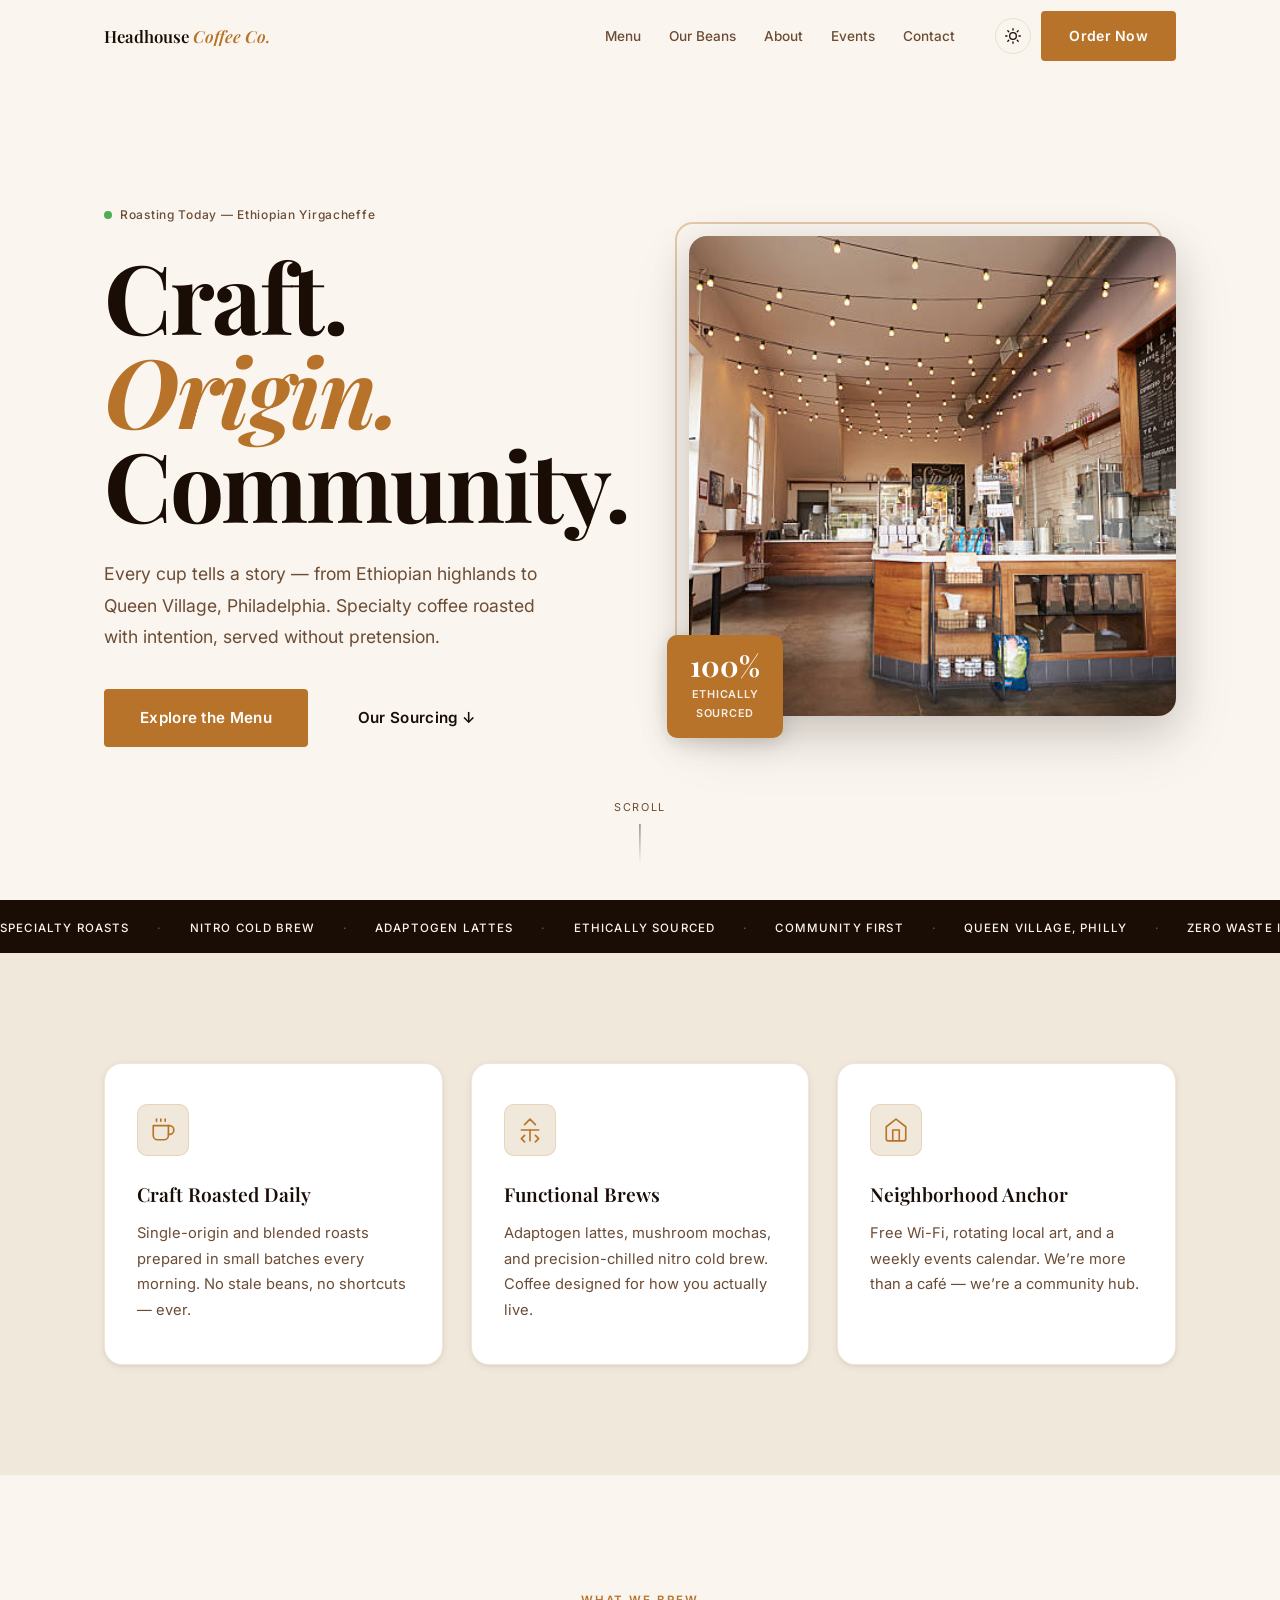
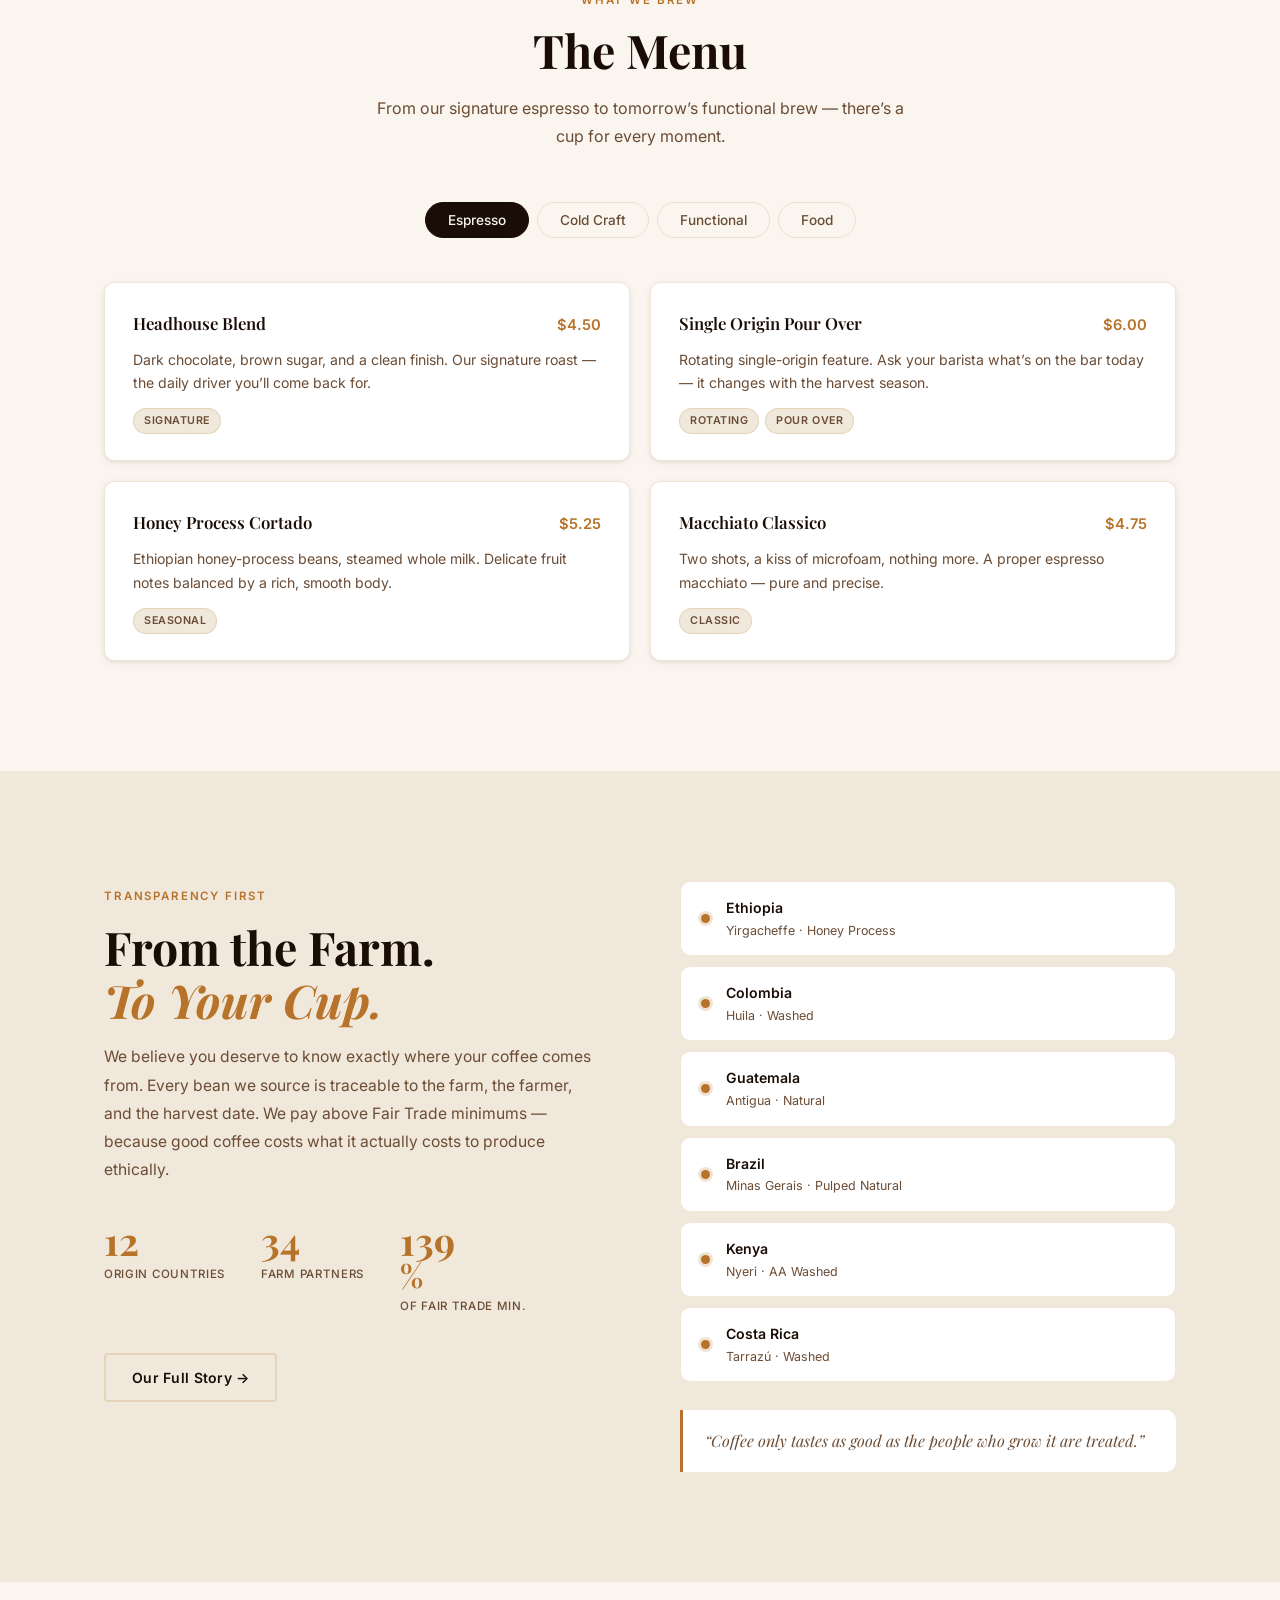
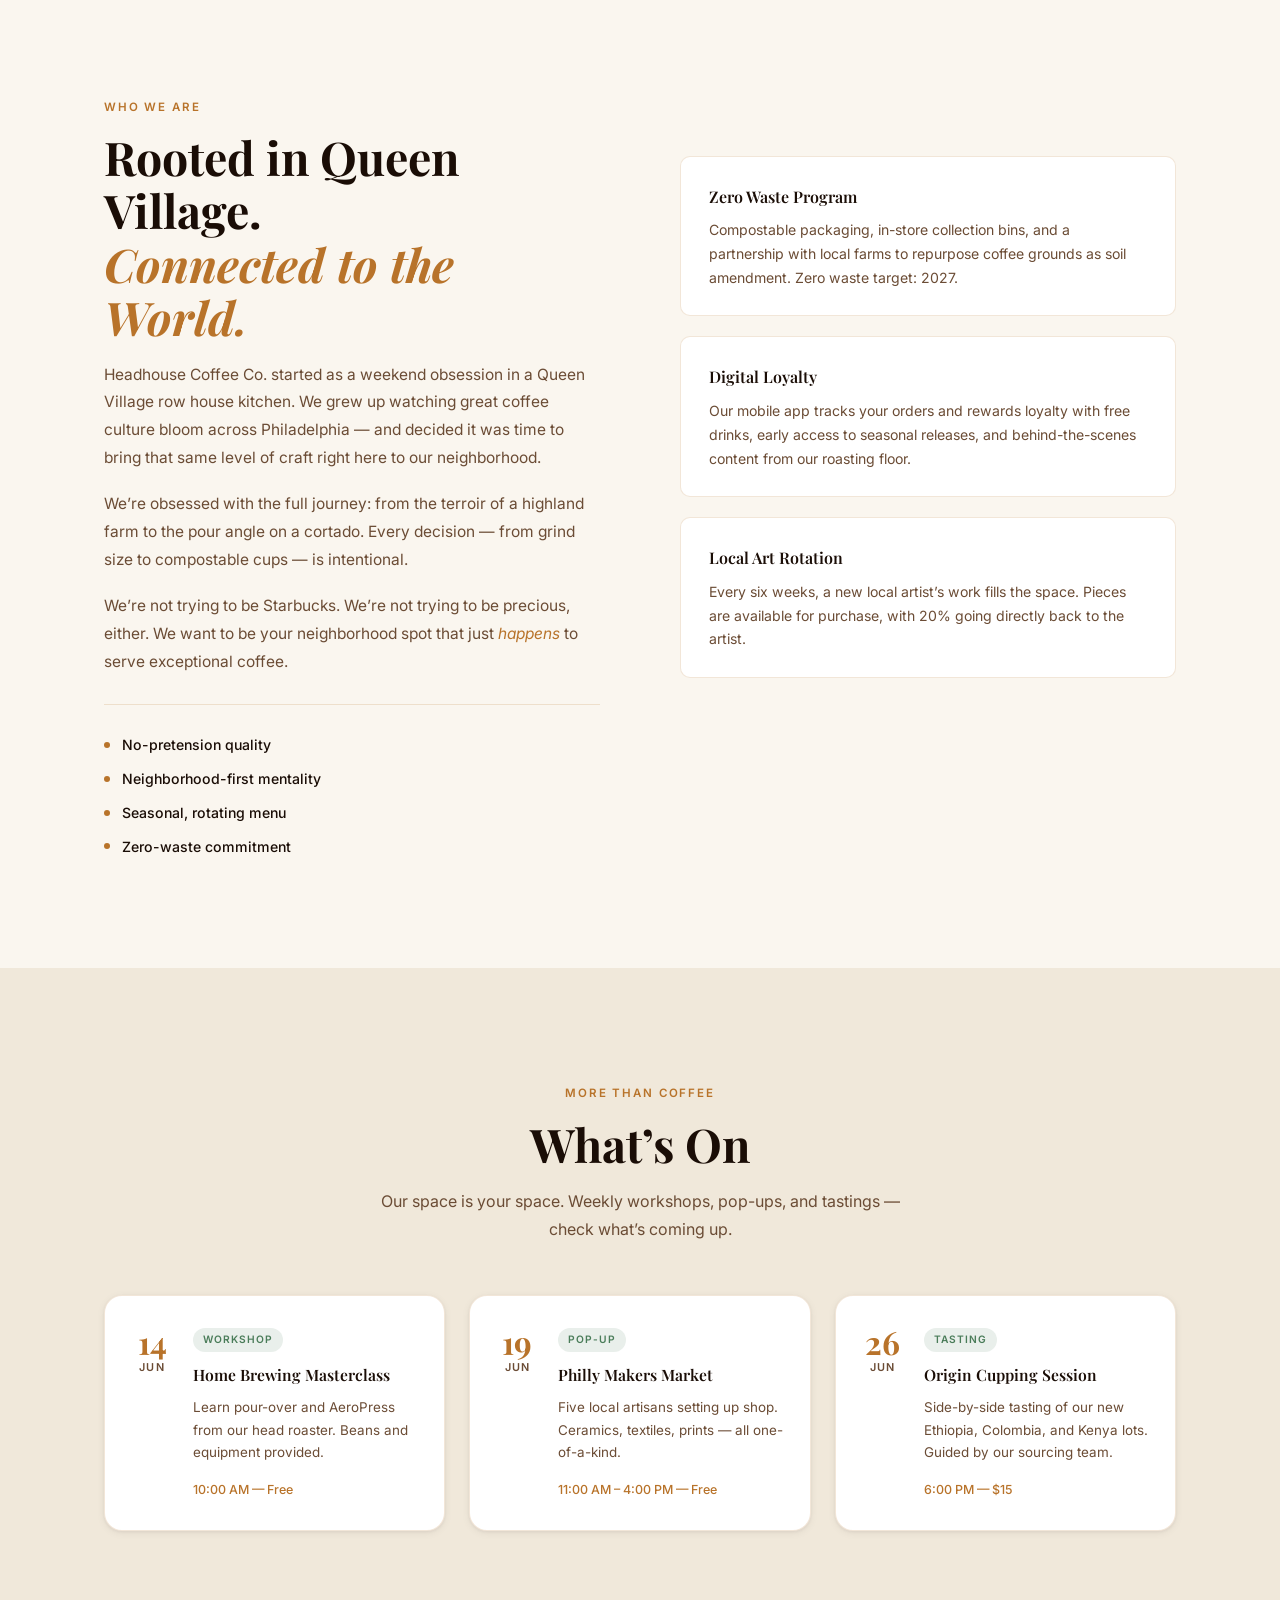
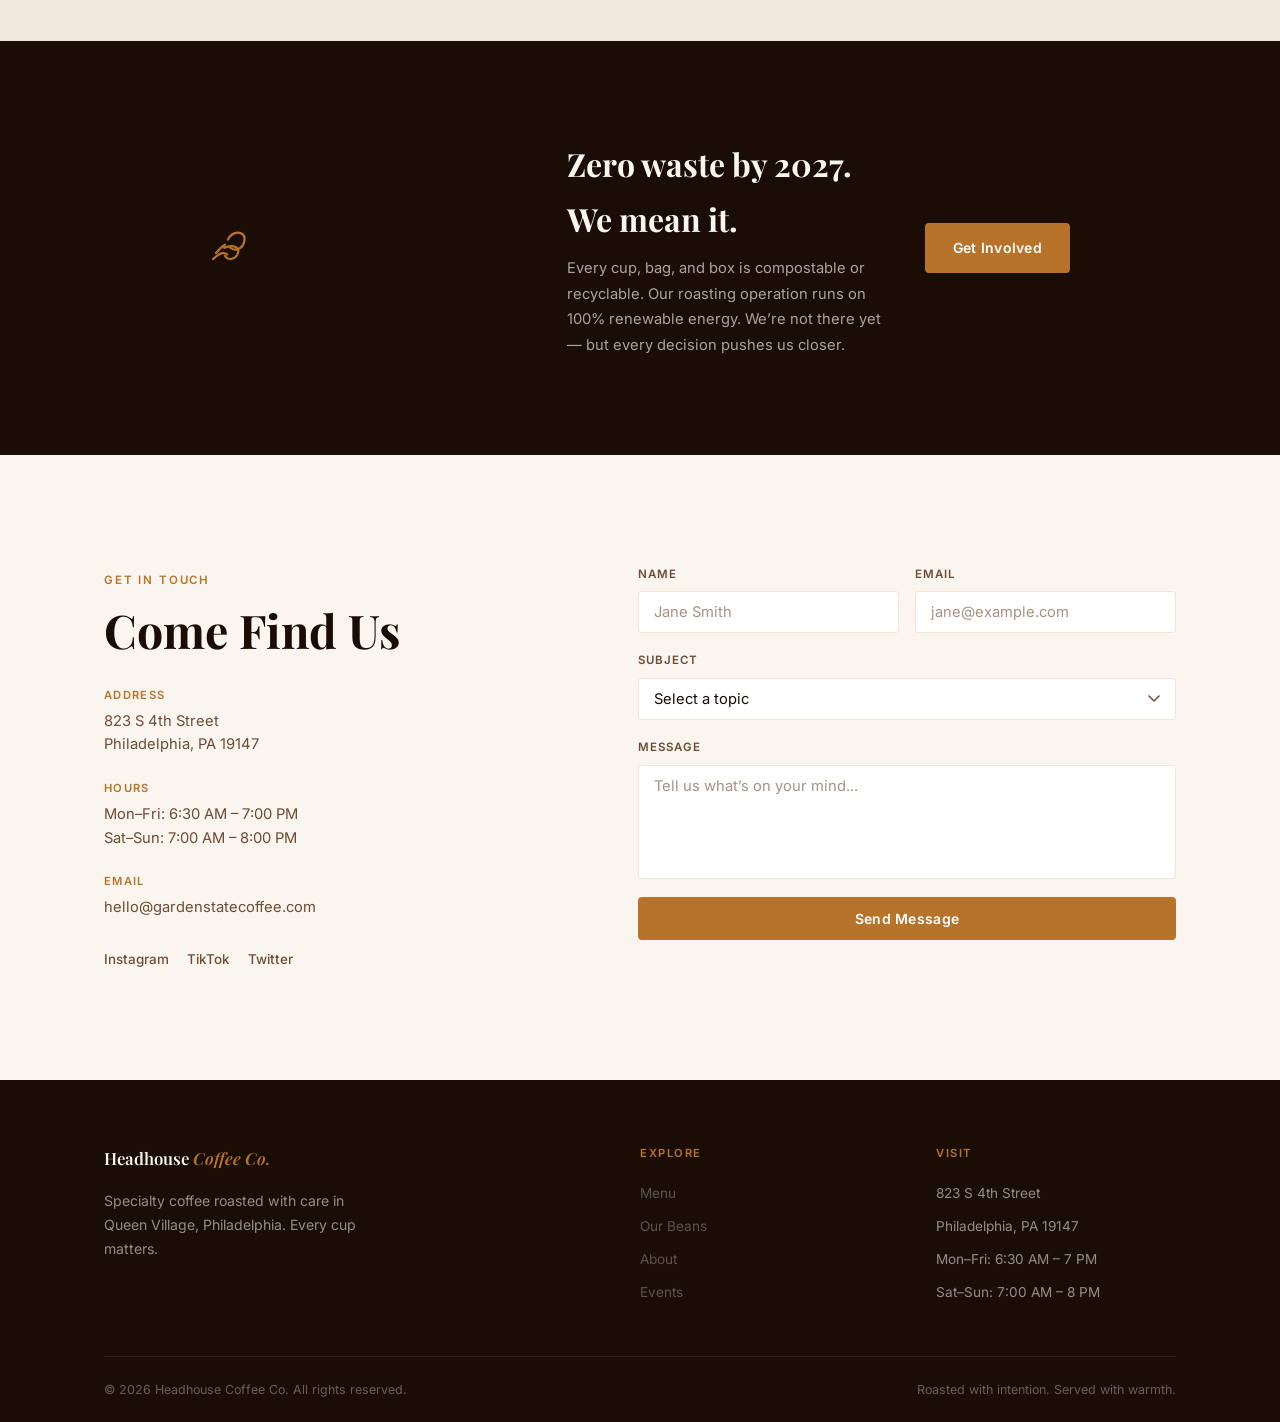
==== commit 28534a2e: "Fix menu tab readability on mobile Safari iOS Safari fires :hover on tap, so the hover style (dark t" ====
--- a/index.html
+++ b/index.html
@@ -597,7 +597,8 @@
 
 .menu__tab:hover { color: var(--clr-text); border-color: var(--clr-muted); }
 
-.menu__tab--active {
+.menu__tab--active,
+.menu__tab--active:hover {
     background-color: var(--clr-text);
     color: var(--clr-bg);
     border-color: var(--clr-text);
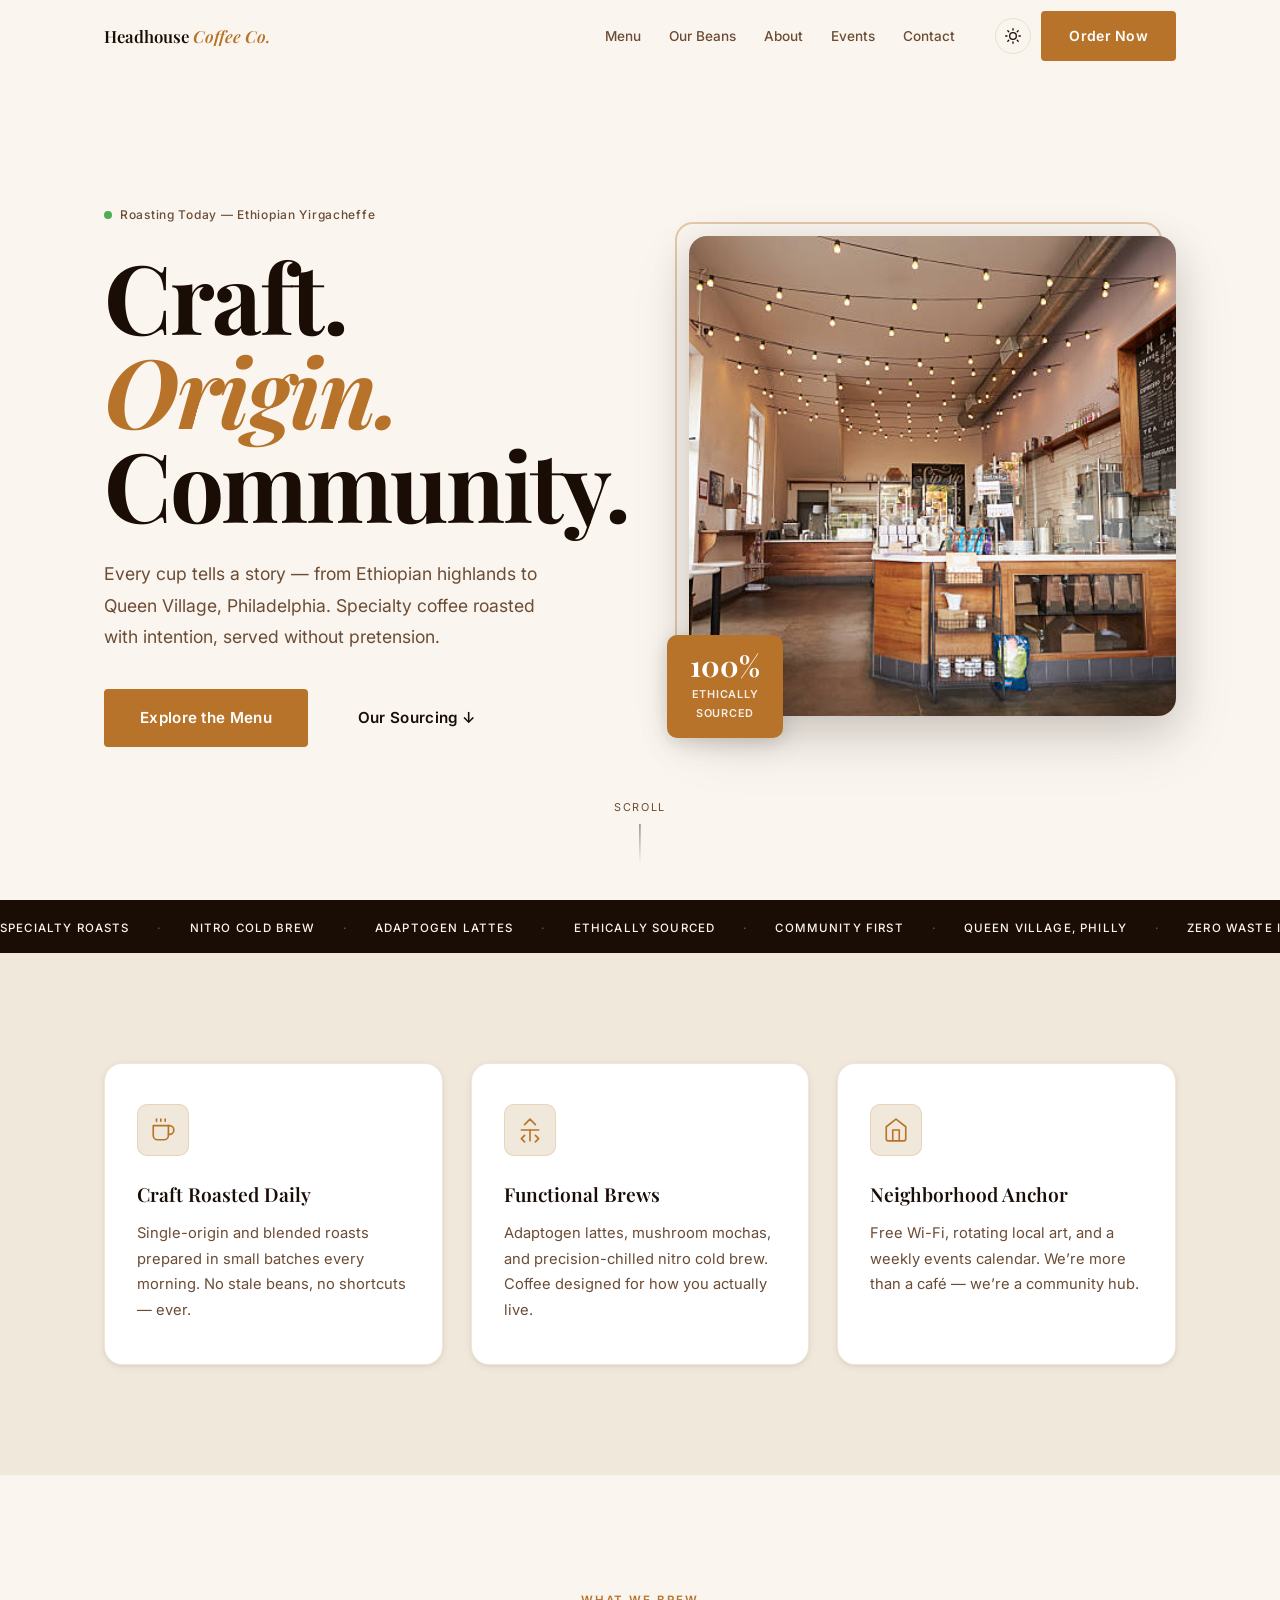
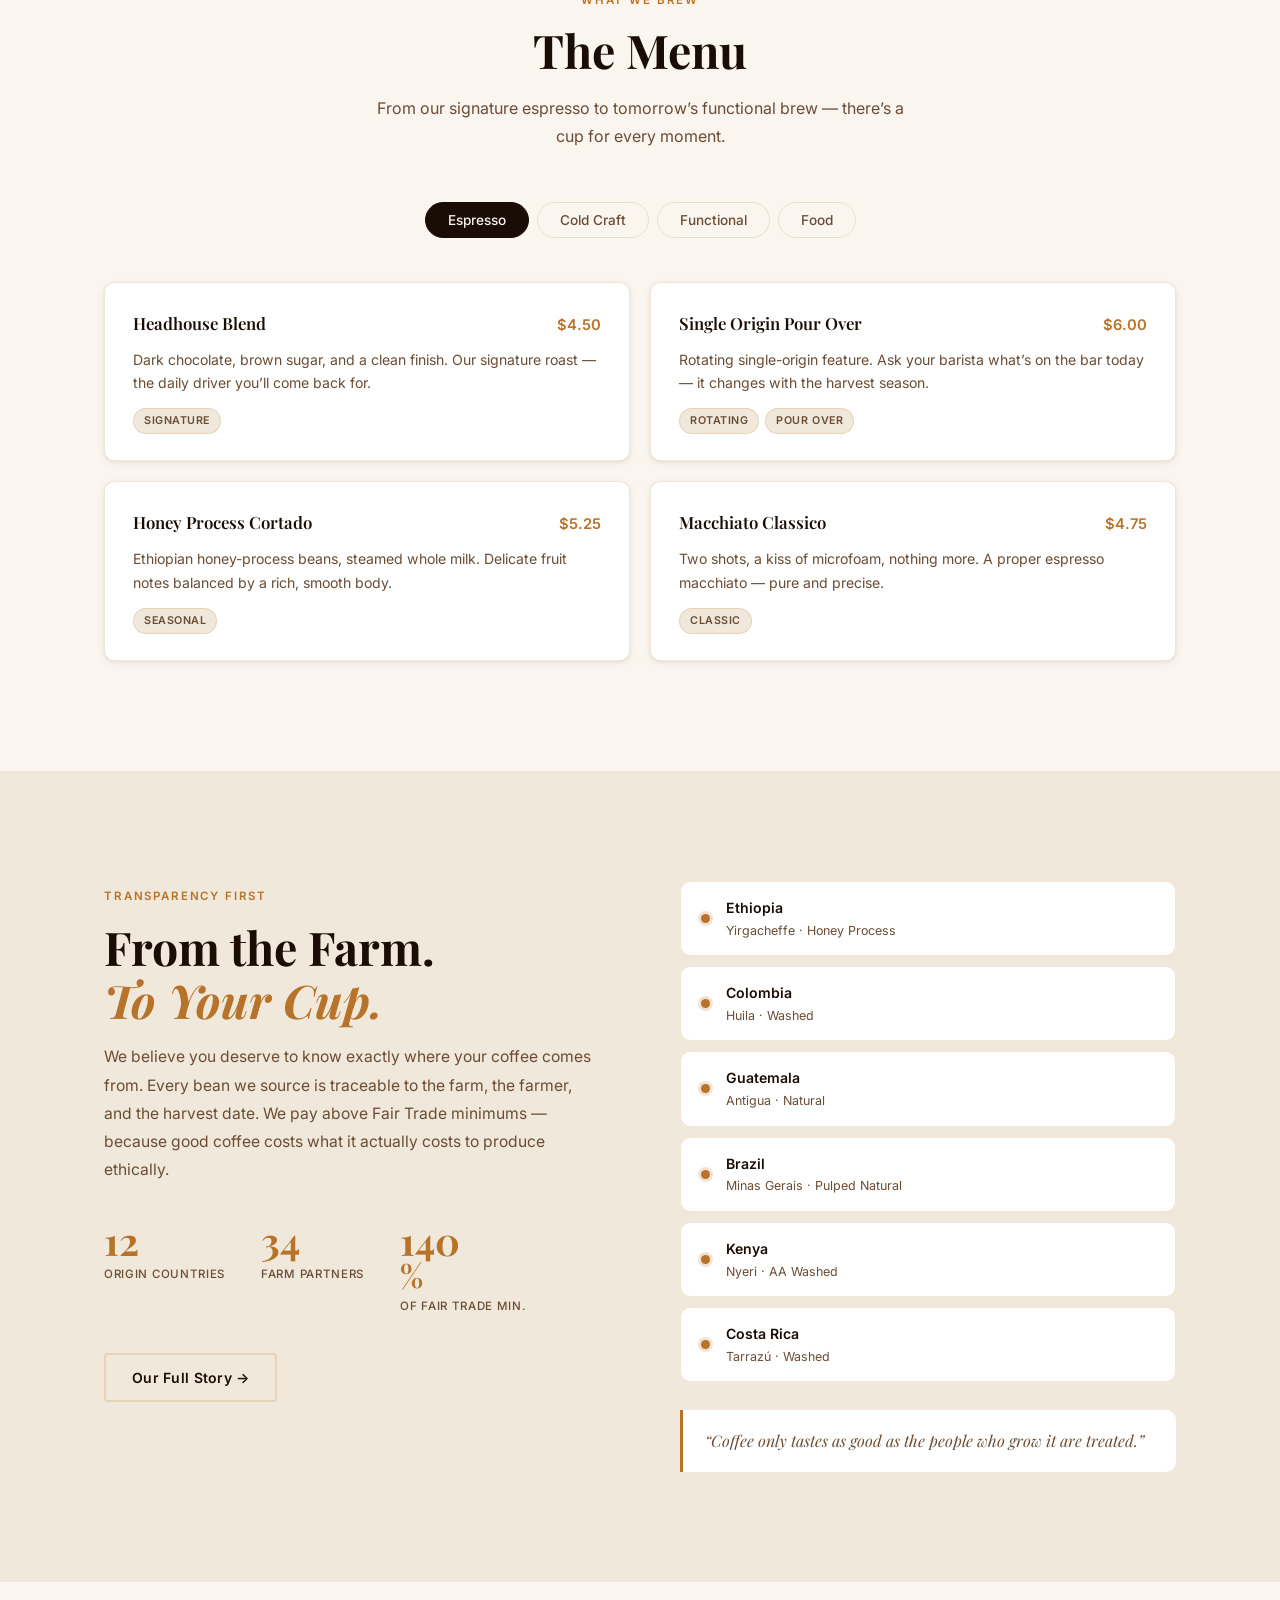
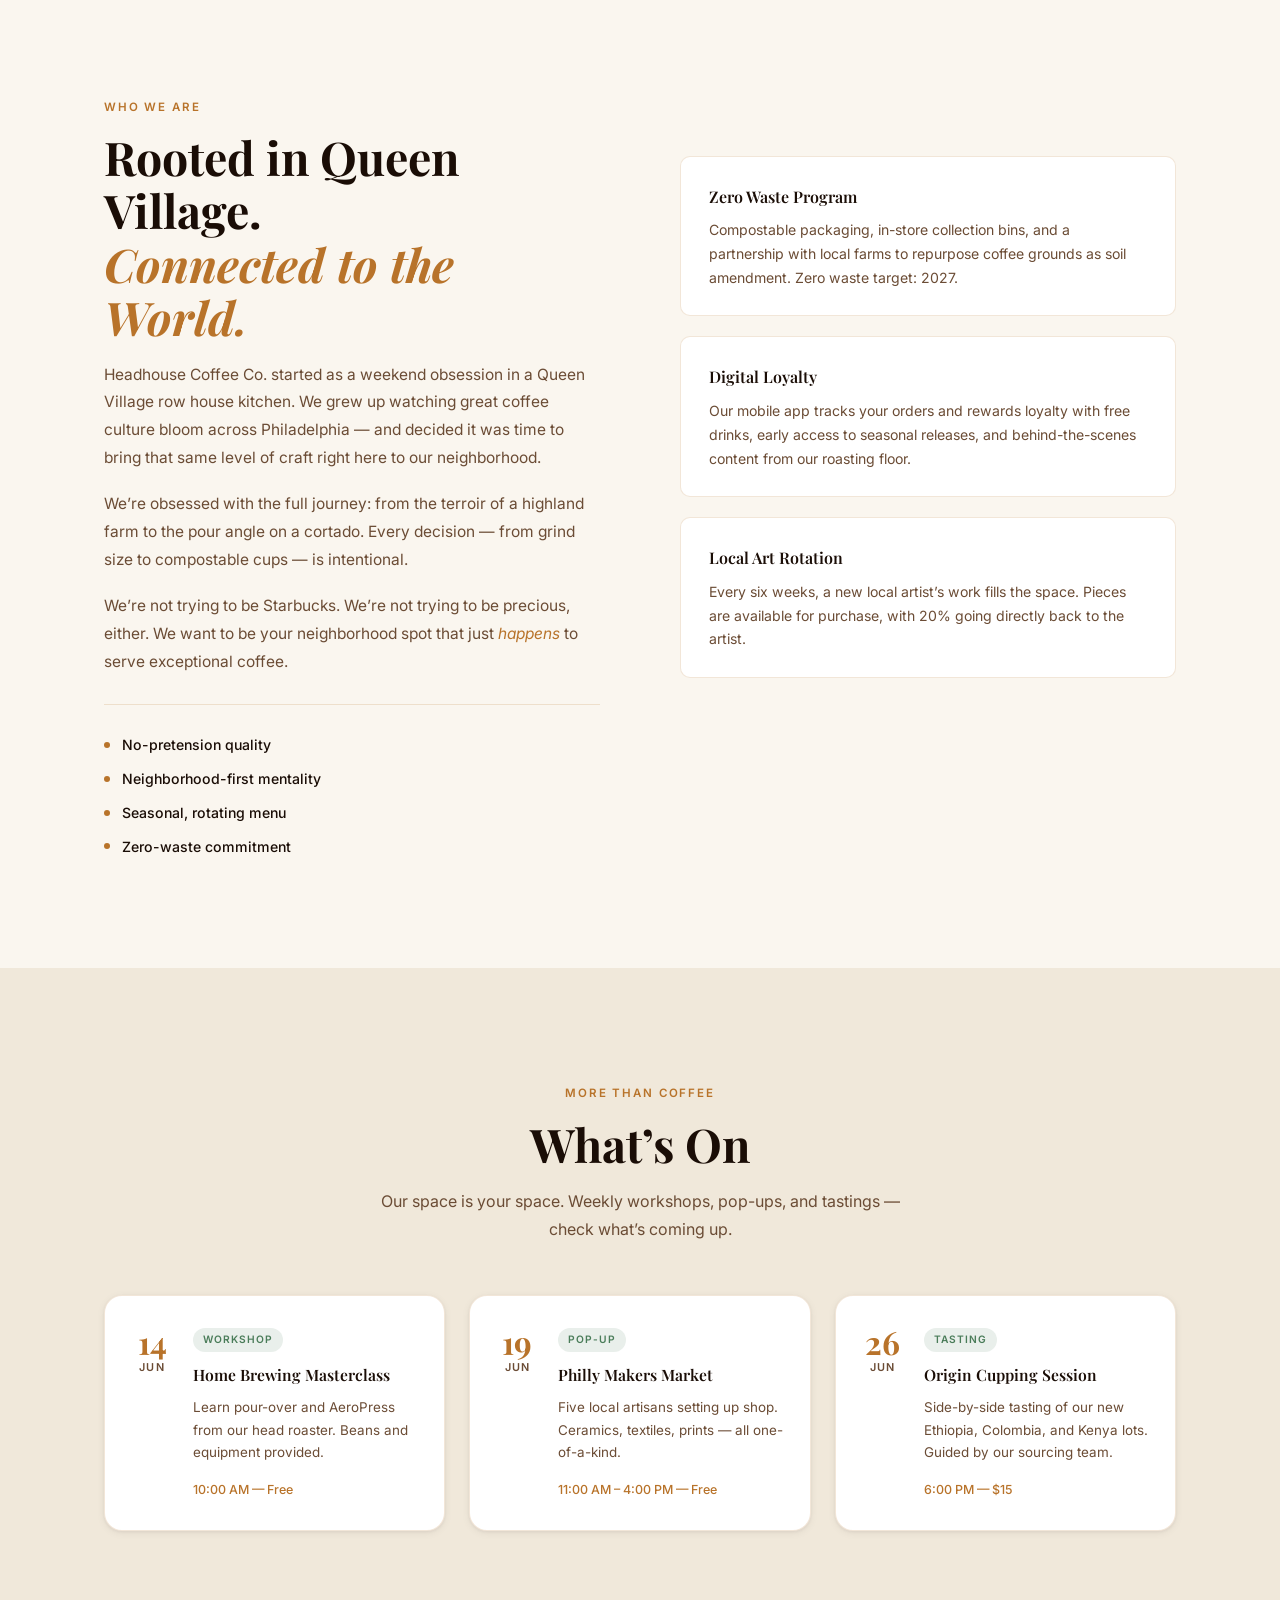
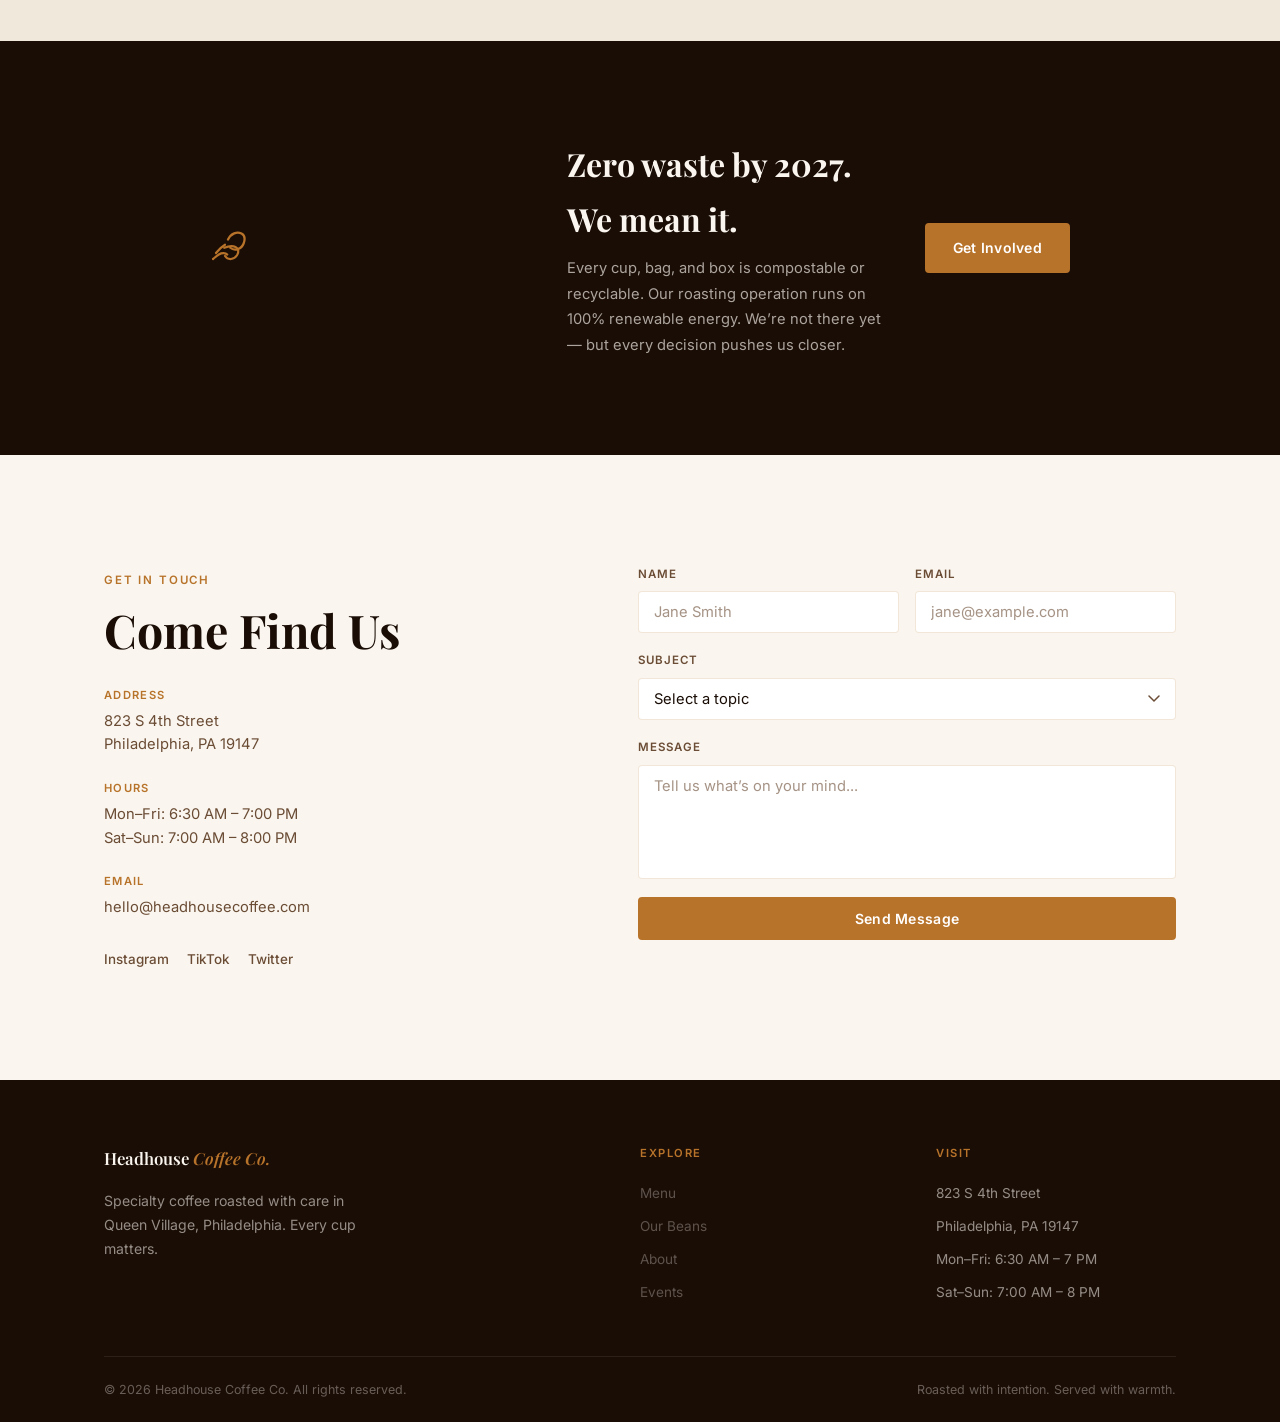
==== commit 38652d77: "Update contact email to hello@headhousecoffee.com https://claude.ai/code/session_011uHgfJV52BbS6FZmc" ====
--- a/index.html
+++ b/index.html
@@ -1657,7 +1657,7 @@
                         </div>
                         <div class="contact__detail">
                             <strong>Email</strong>
-                            <span>hello@gardenstatecoffee.com</span>
+                            <span>hello@headhousecoffee.com</span>
                         </div>
                     </div>
                     <div class="contact__social">
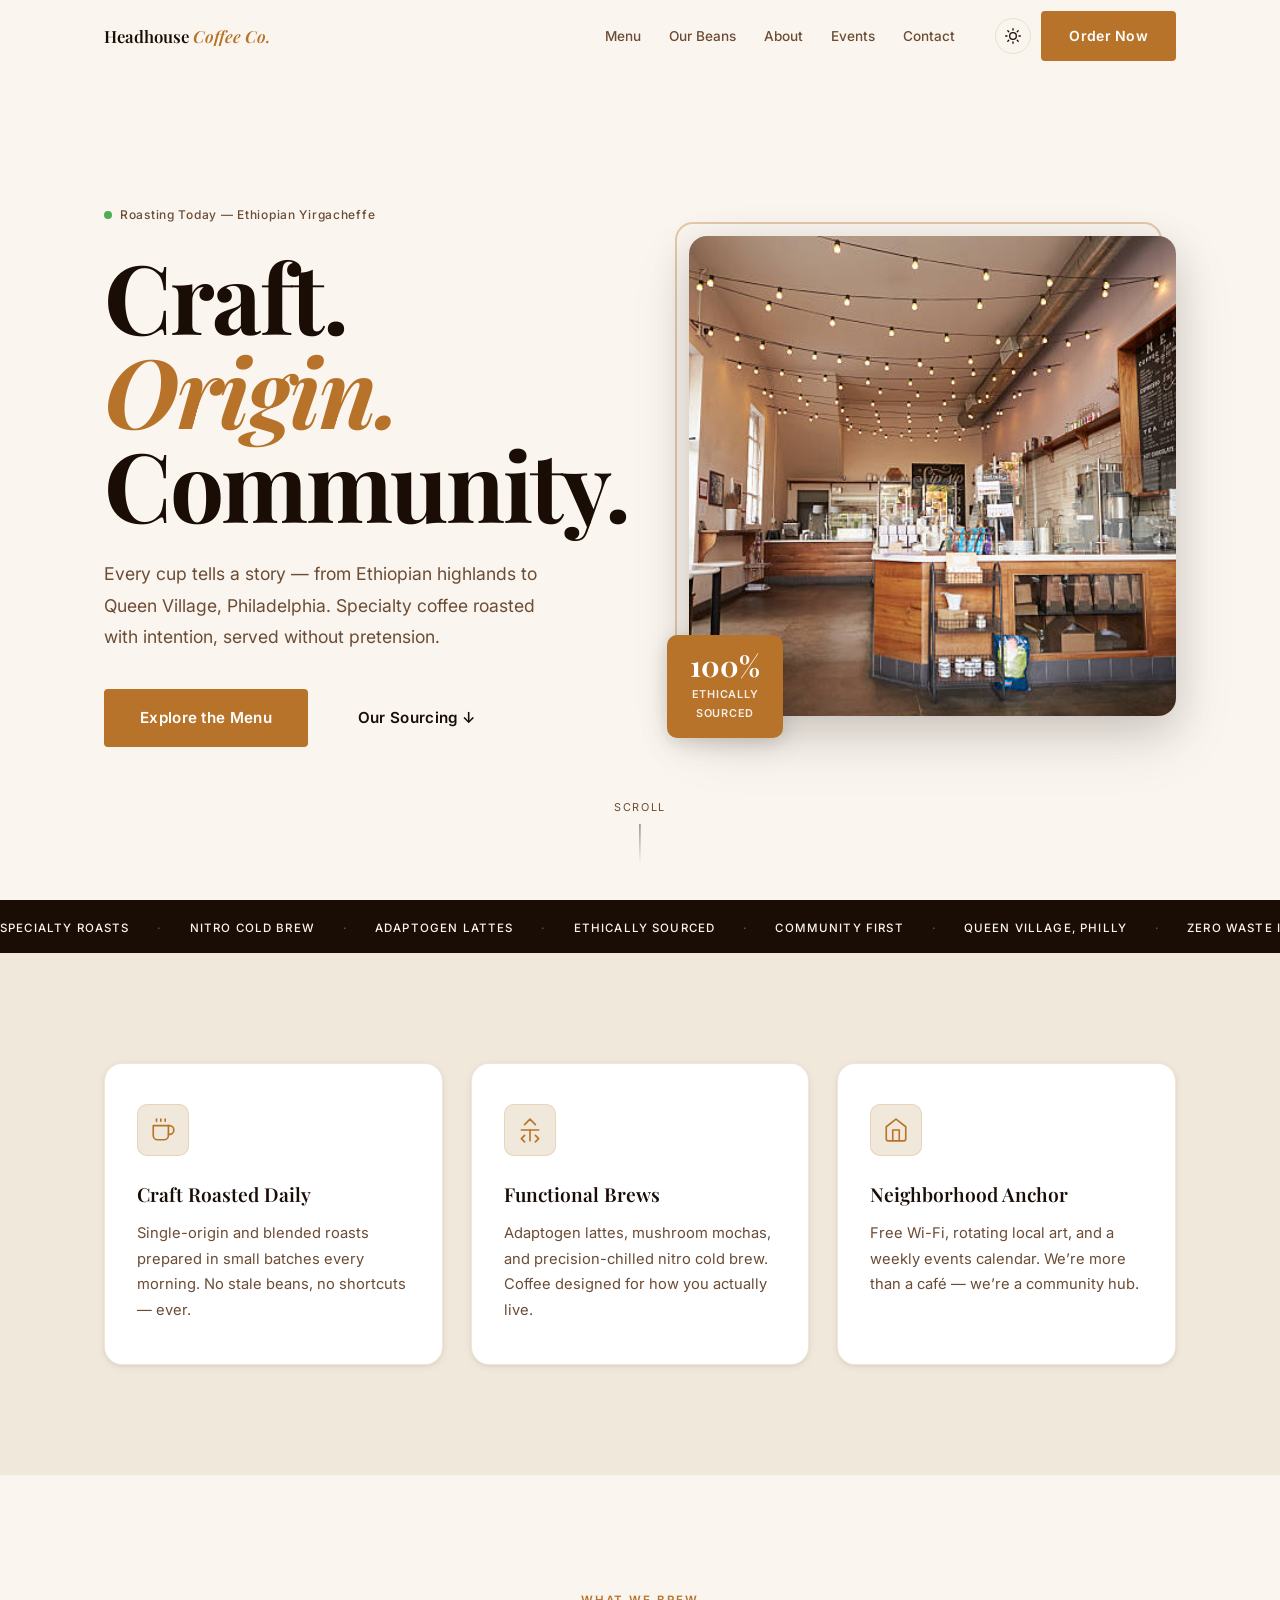
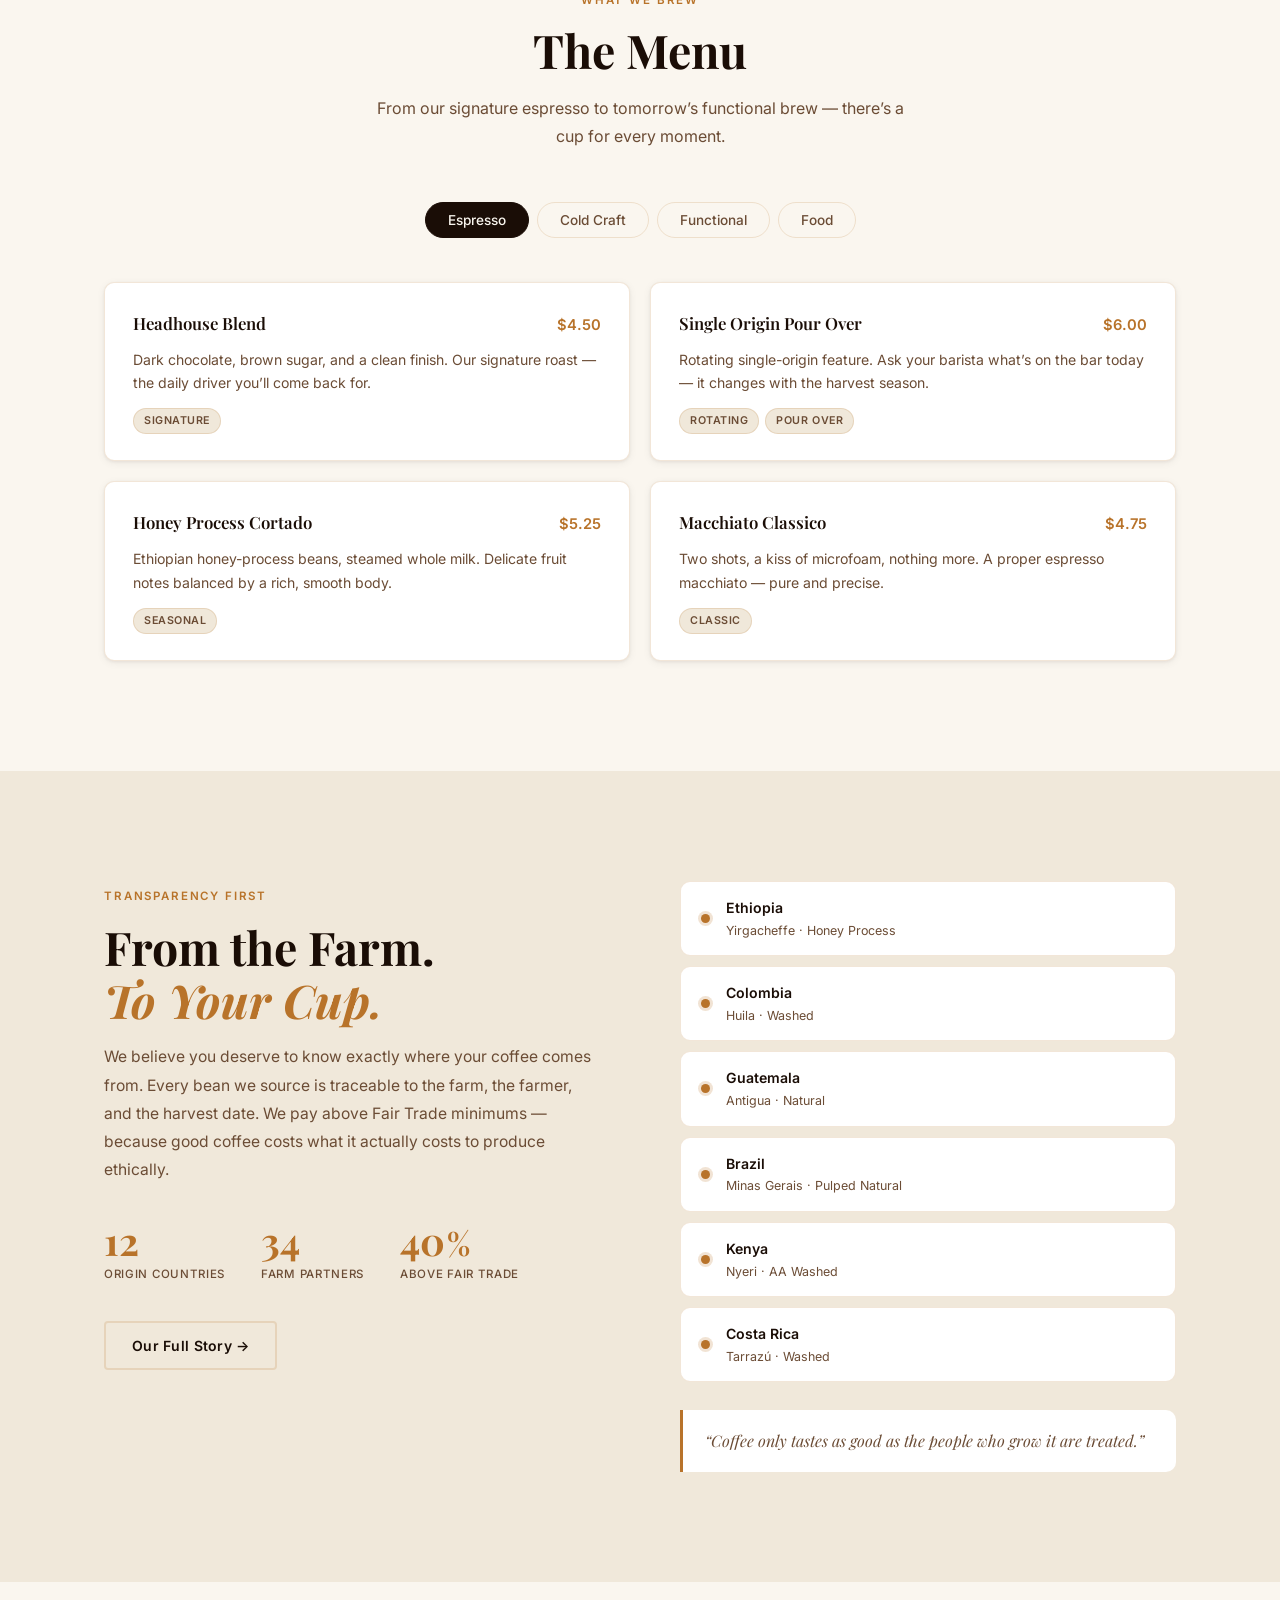
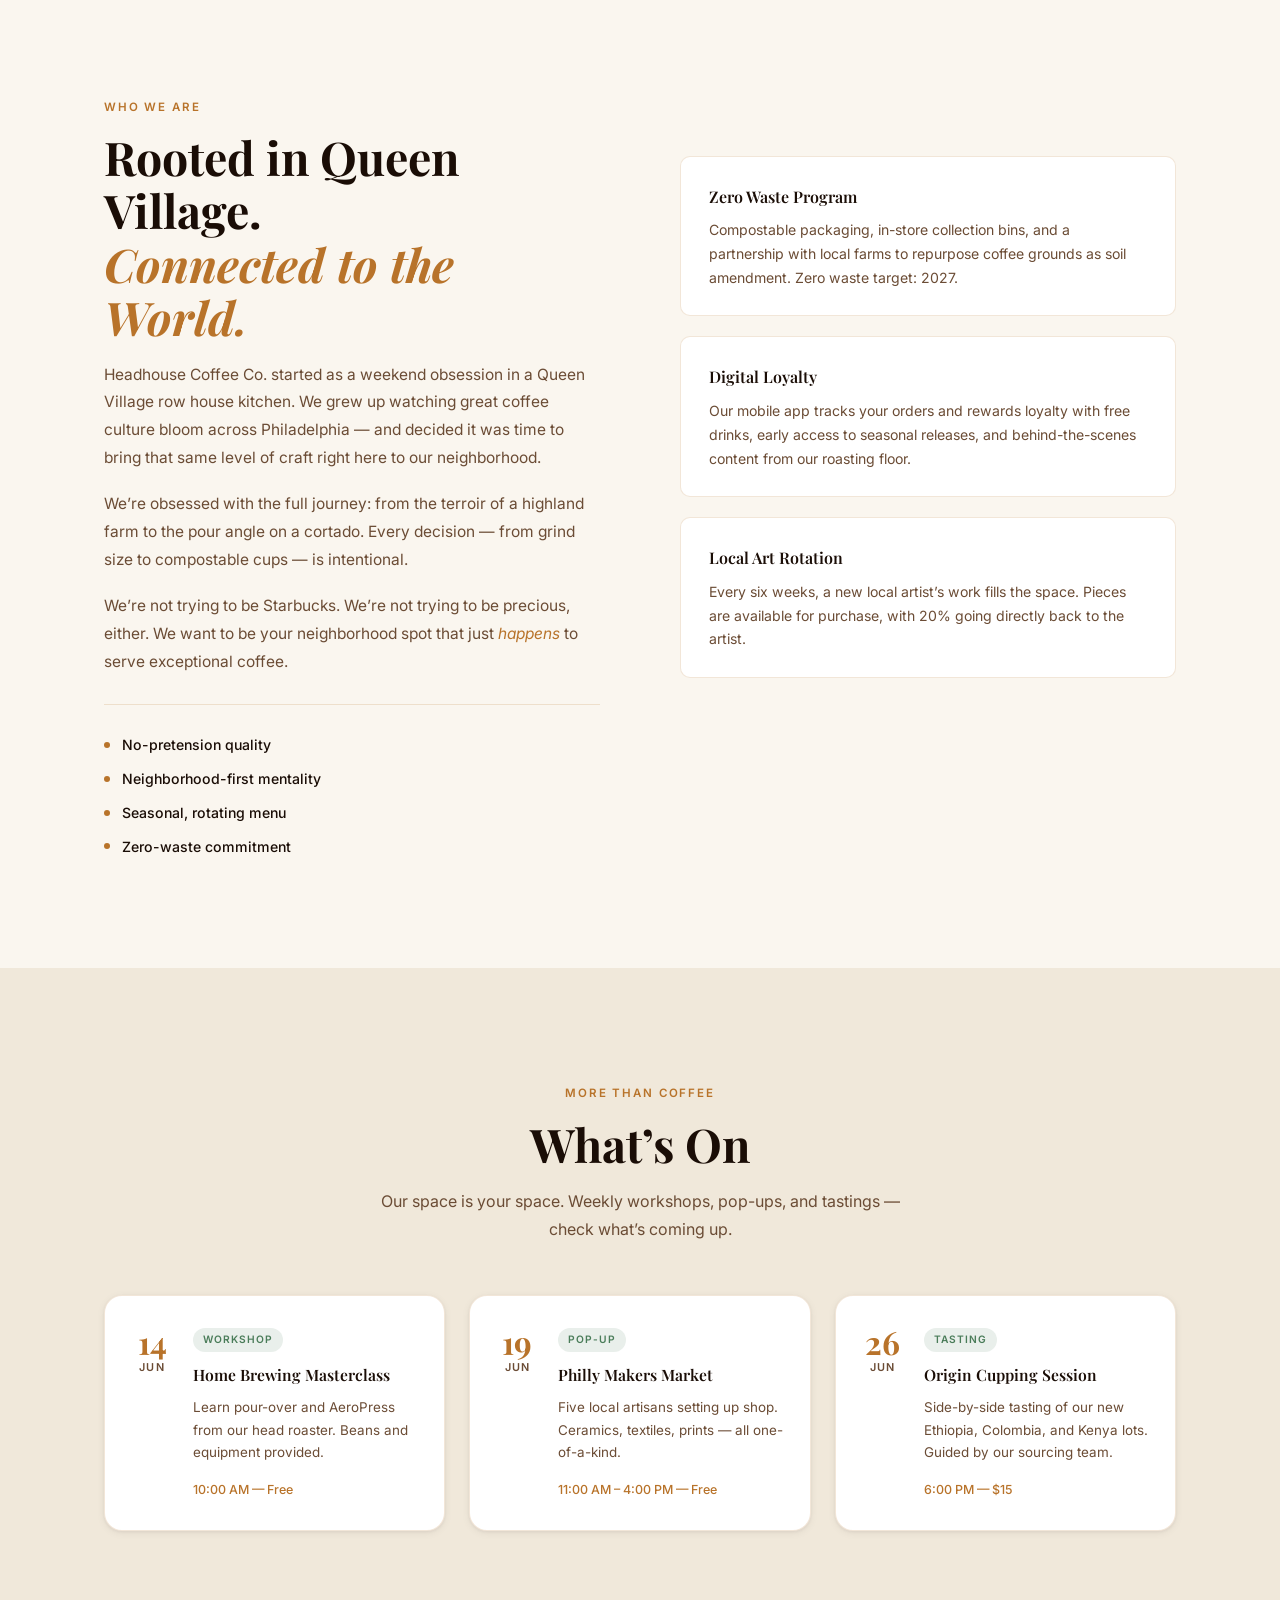
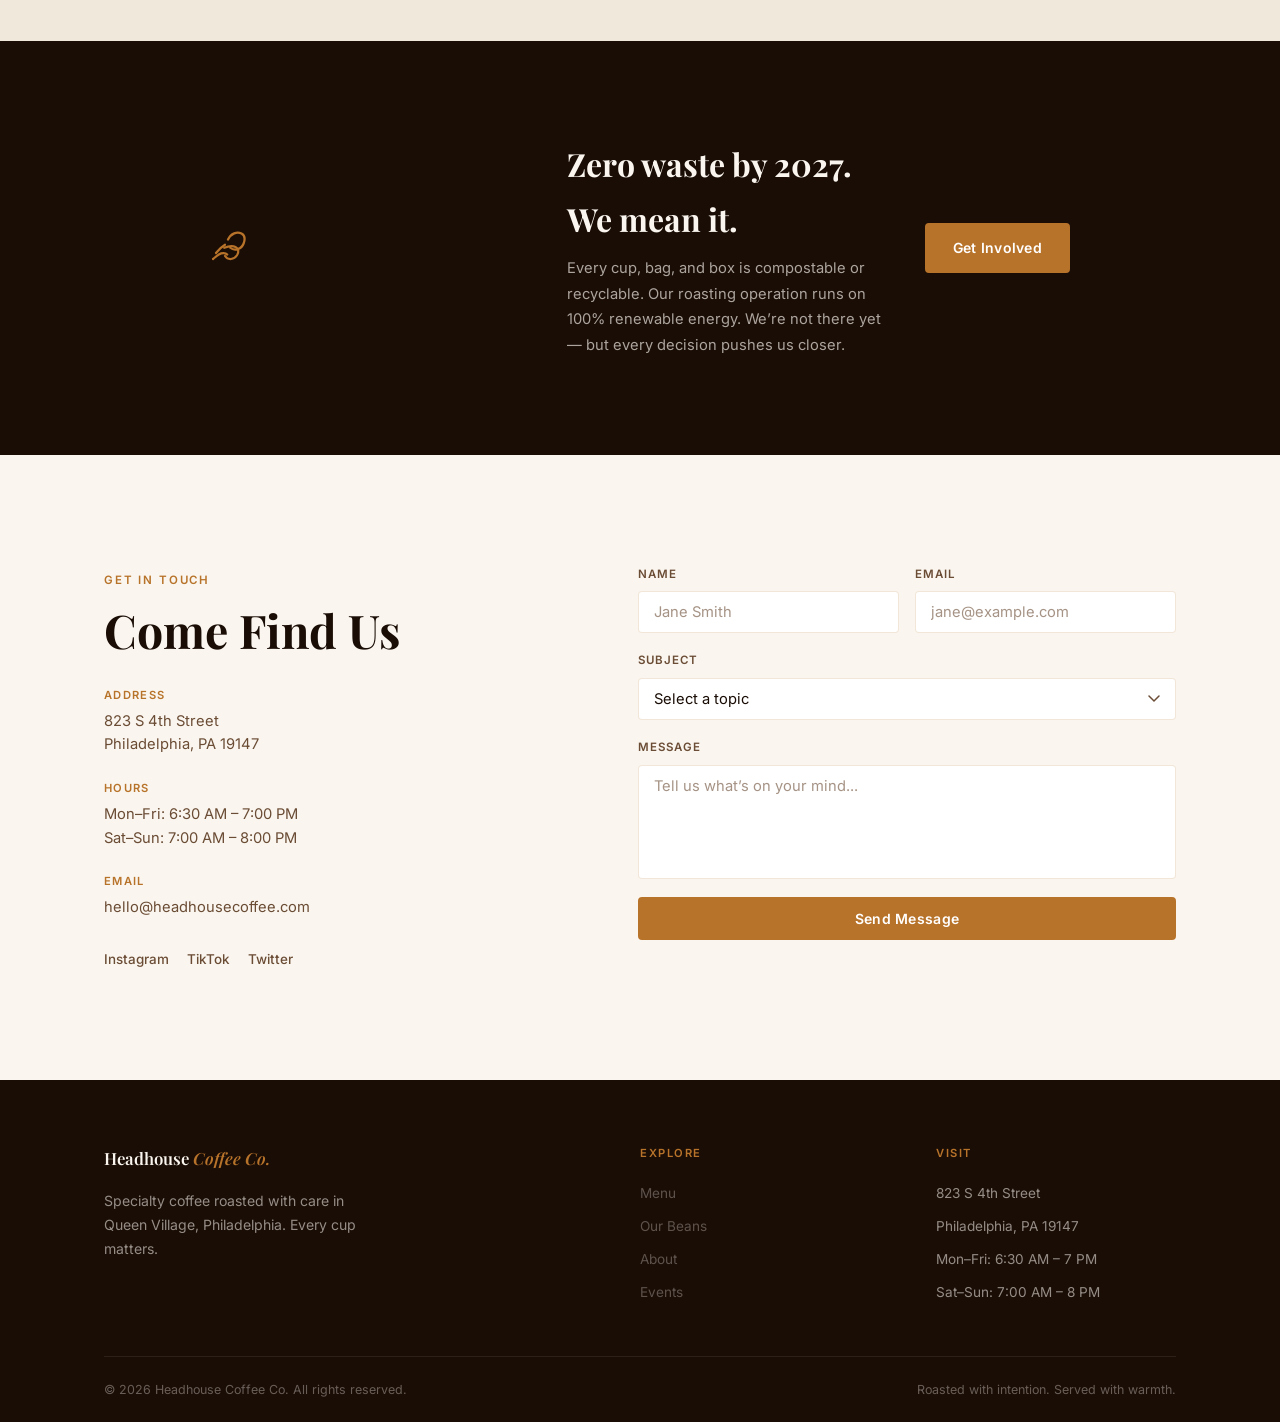
==== commit 36d02b3d: "Fix % alignment and clarify Fair Trade stat - Wrap stat-num and stat-suffix in a .stat-row flex cont" ====
--- a/index.html
+++ b/index.html
@@ -709,6 +709,12 @@
     flex-direction: column;
 }
 
+.stat-row {
+    display: flex;
+    align-items: baseline;
+    gap: 2px;
+}
+
 .stat-num, .stat-suffix {
     font-family: var(--ff-head);
     font-size: 2.4rem;
@@ -1510,8 +1516,10 @@
                         <span class="stat-label">Farm Partners</span>
                     </div>
                     <div class="origin__stat">
-                        <span class="stat-num" data-count="140">0</span><span class="stat-suffix">%</span>
-                        <span class="stat-label">of Fair Trade Min.</span>
+                        <div class="stat-row">
+                            <span class="stat-num" data-count="40">0</span><span class="stat-suffix">%</span>
+                        </div>
+                        <span class="stat-label">Above Fair Trade</span>
                     </div>
                 </div>
                 <a href="#about" class="btn btn--outline">Our Full Story &rarr;</a>
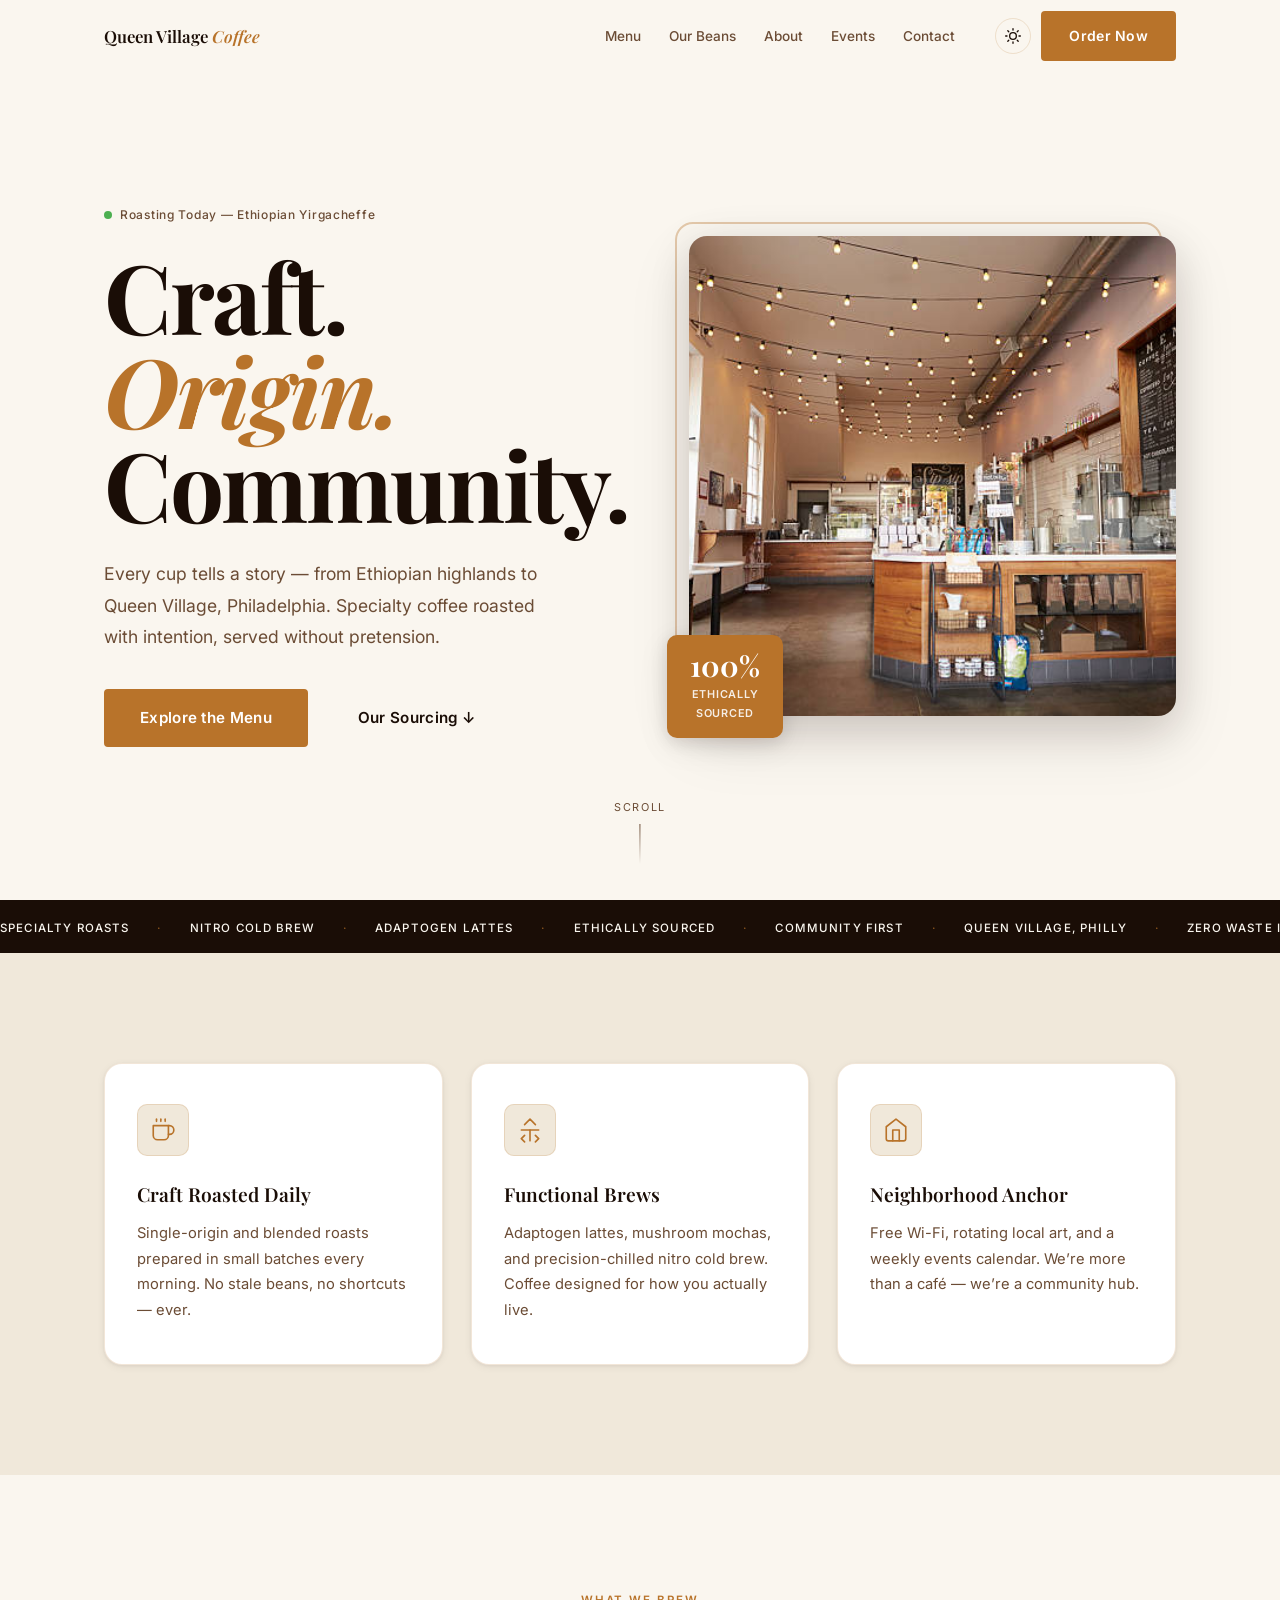
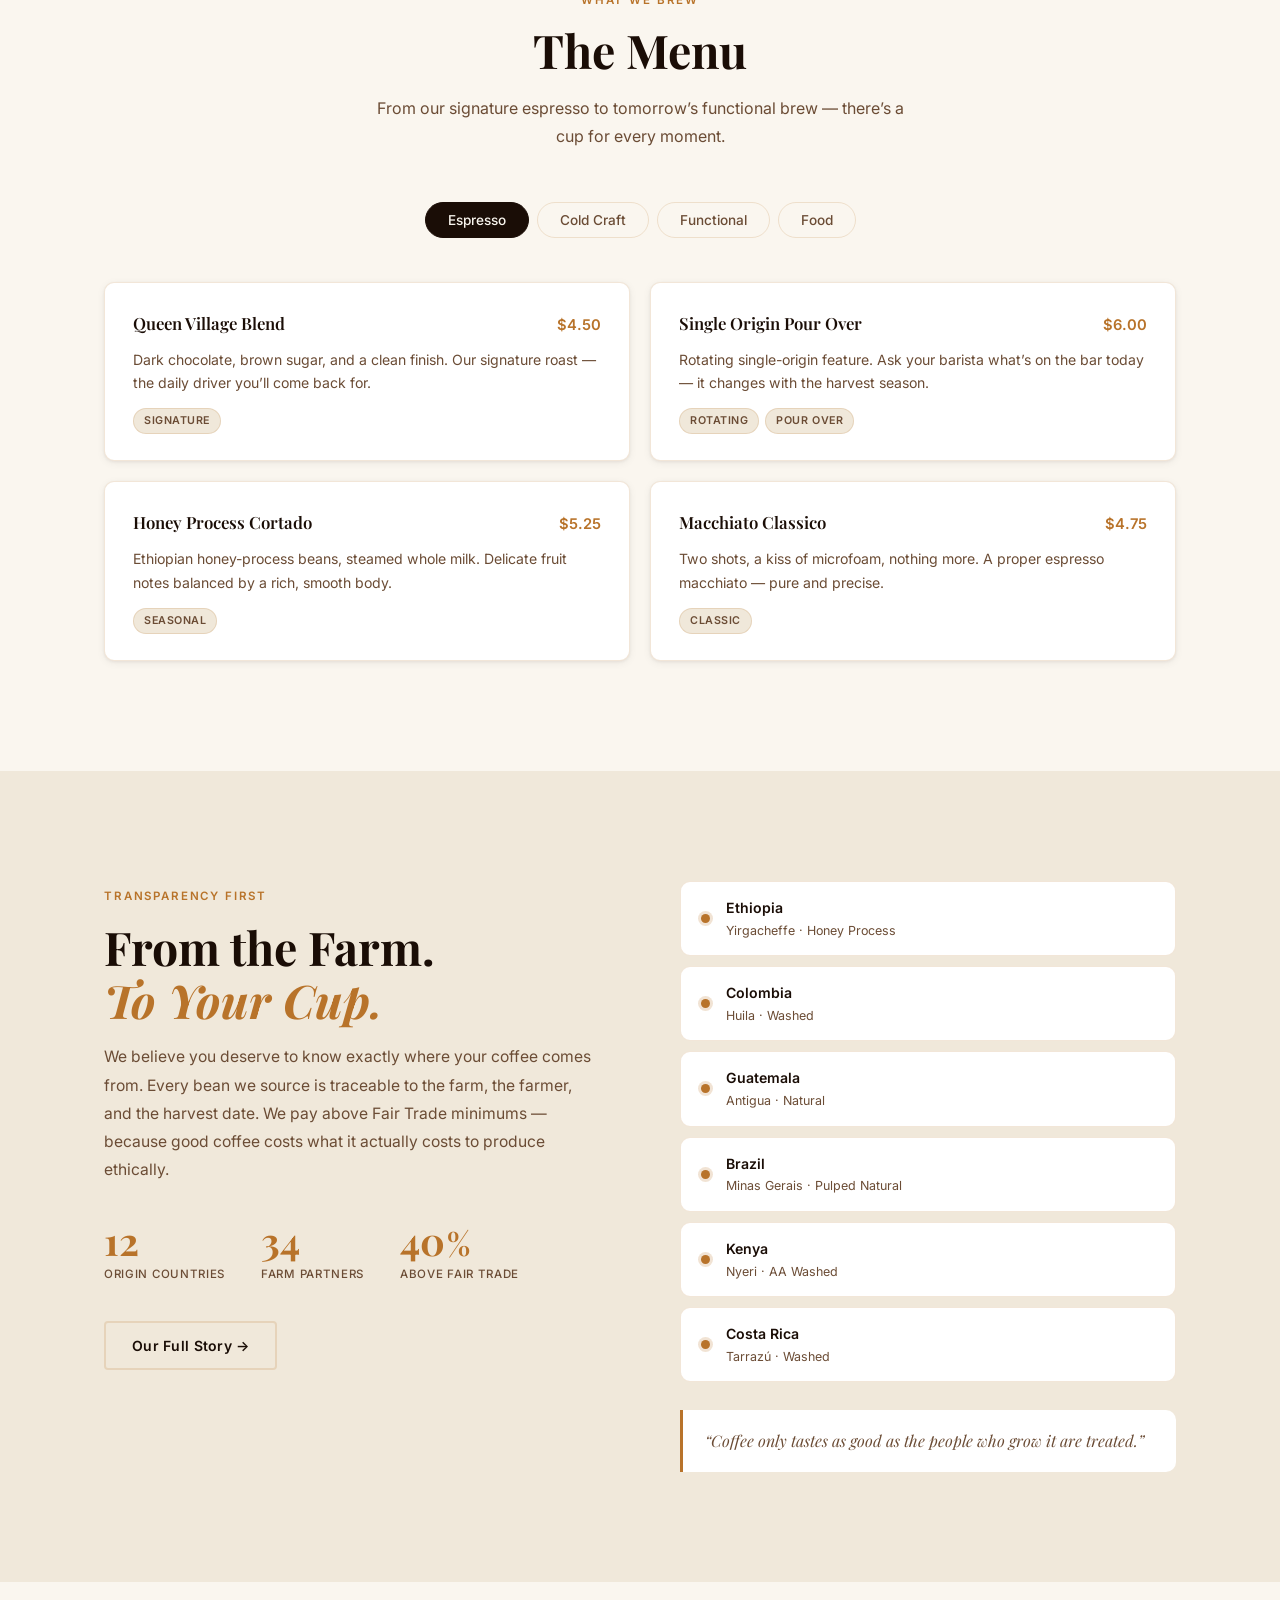
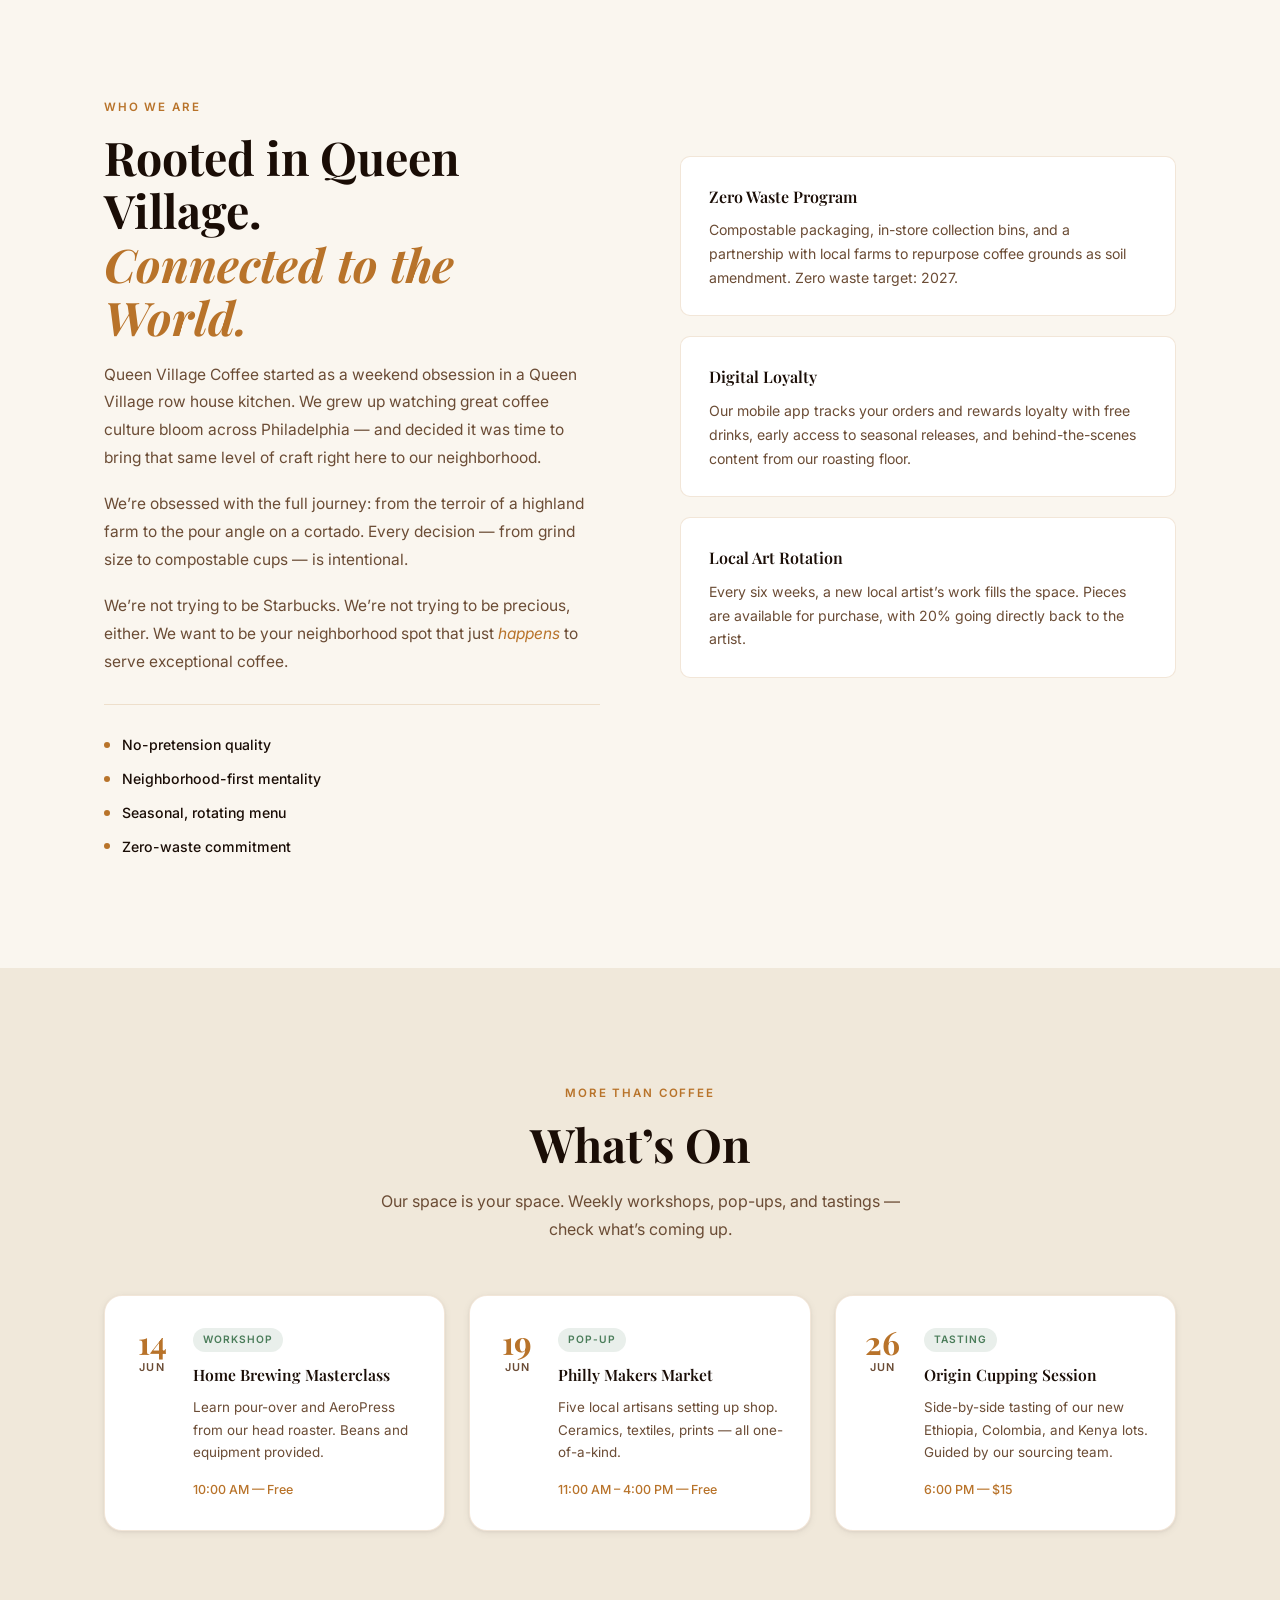
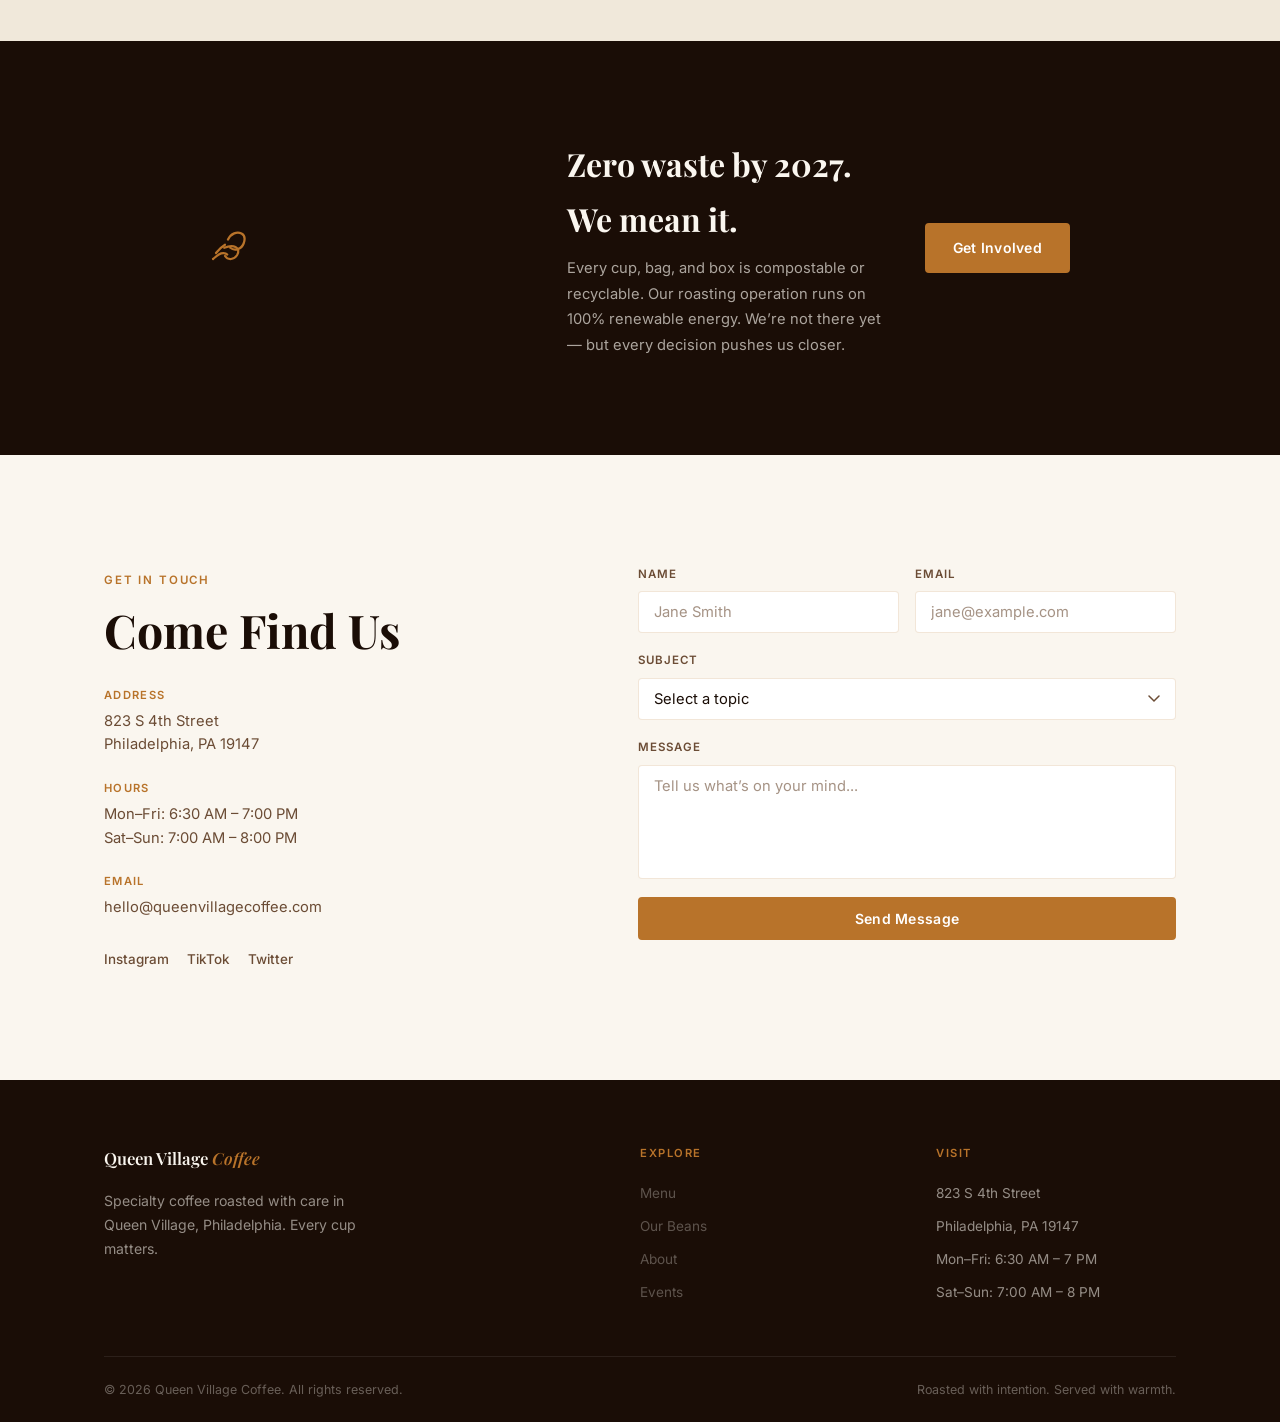
==== commit a2821ac0: "Rebrand to Queen Village Coffee Updated every instance of Headhouse Coffee Co. to Queen Village Coff" ====
--- a/index.html
+++ b/index.html
@@ -3,14 +3,14 @@
 <head>
     <meta charset="UTF-8">
     <meta name="viewport" content="width=device-width, initial-scale=1.0">
-    <meta name="description" content="Headhouse Coffee Co. — Philadelphia's premier specialty coffee experience. Ethically sourced, craft roasted, community-driven.">
-    <title>Headhouse Coffee Co. | Specialty Coffee, Queen Village Philadelphia</title>
+    <meta name="description" content="Queen Village Coffee — Philadelphia's premier specialty coffee experience. Ethically sourced, craft roasted, community-driven.">
+    <title>Queen Village Coffee | Specialty Coffee, Queen Village Philadelphia</title>
     <link rel="preconnect" href="https://fonts.googleapis.com">
     <link rel="preconnect" href="https://fonts.gstatic.com" crossorigin>
     <link href="https://fonts.googleapis.com/css2?family=Playfair+Display:ital,wght@0,600;0,700;1,400;1,600&family=Inter:wght@300;400;500;600&display=swap" rel="stylesheet">
     <style>
 /* ================================================
-   HEADHOUSE COFFEE CO. — embedded styles
+   QUEEN VILLAGE COFFEE — embedded styles
    ================================================ */
 
 /* ── Custom Properties ──────────────────────────── */
@@ -1275,7 +1275,10 @@
     <!-- ===== NAVIGATION ===== -->
     <nav class="nav" id="nav">
         <div class="nav__container">
-            <a href="#home" class="nav__logo">Headhouse <em>Coffee Co.</em></a>
+            <button class="nav__hamburger" id="hamburger" aria-label="Open menu" aria-expanded="false">
+                <span></span><span></span><span></span>
+            </button>
+            <a href="#home" class="nav__logo">Queen Village <em>Coffee</em></a>
             <ul class="nav__links" id="navLinks">
                 <li><a href="#menu" class="nav__link">Menu</a></li>
                 <li><a href="#origin" class="nav__link">Our Beans</a></li>
@@ -1289,9 +1292,6 @@
                     <svg class="icon icon--moon" xmlns="http://www.w3.org/2000/svg" width="16" height="16" viewBox="0 0 24 24" fill="none" stroke="currentColor" stroke-width="2" stroke-linecap="round" stroke-linejoin="round"><path d="M21 12.79A9 9 0 1 1 11.21 3 7 7 0 0 0 21 12.79z"/></svg>
                 </button>
                 <a href="#menu" class="btn btn--primary nav__cta">Order Now</a>
-                <button class="nav__hamburger" id="hamburger" aria-label="Open menu" aria-expanded="false">
-                    <span></span><span></span><span></span>
-                </button>
             </div>
         </div>
     </nav>
@@ -1318,7 +1318,7 @@
         </div>
         <div class="hero__visual reveal">
             <div class="hero__img-wrap">
-                <img src="images/coffee.jpg" alt="Inside Headhouse Coffee Co. — warm string lights, wood bar, cozy atmosphere" class="hero__img" loading="eager" fetchpriority="high">
+                <img src="images/coffee.jpg" alt="Inside Queen Village Coffee — warm string lights, wood bar, cozy atmosphere" class="hero__img" loading="eager" fetchpriority="high">
                 <div class="hero__badge" aria-label="100% ethically sourced">
                     <span class="hero__badge-num">100%</span>
                     <span class="hero__badge-label">Ethically<br>Sourced</span>
@@ -1400,7 +1400,7 @@
             <div id="tab-espresso" class="menu__panel menu__panel--active" role="tabpanel">
                 <div class="menu__grid">
                     <div class="menu-item reveal">
-                        <div class="menu-item__top"><h4>Headhouse Blend</h4><span class="menu-item__price">$4.50</span></div>
+                        <div class="menu-item__top"><h4>Queen Village Blend</h4><span class="menu-item__price">$4.50</span></div>
                         <p>Dark chocolate, brown sugar, and a clean finish. Our signature roast &mdash; the daily driver you&rsquo;ll come back for.</p>
                         <div class="menu-item__tags"><span>Signature</span></div>
                     </div>
@@ -1565,7 +1565,7 @@
                 <div class="about__text reveal">
                     <span class="section-tag">Who We Are</span>
                     <h2 class="section-title">Rooted in Queen Village.<br><em>Connected to the World.</em></h2>
-                    <p>Headhouse Coffee Co. started as a weekend obsession in a Queen Village row house kitchen. We grew up watching great coffee culture bloom across Philadelphia &mdash; and decided it was time to bring that same level of craft right here to our neighborhood.</p>
+                    <p>Queen Village Coffee started as a weekend obsession in a Queen Village row house kitchen. We grew up watching great coffee culture bloom across Philadelphia &mdash; and decided it was time to bring that same level of craft right here to our neighborhood.</p>
                     <p>We&rsquo;re obsessed with the full journey: from the terroir of a highland farm to the pour angle on a cortado. Every decision &mdash; from grind size to compostable cups &mdash; is intentional.</p>
                     <p>We&rsquo;re not trying to be Starbucks. We&rsquo;re not trying to be precious, either. We want to be your neighborhood spot that just <em>happens</em> to serve exceptional coffee.</p>
                     <div class="about__values">
@@ -1665,7 +1665,7 @@
                         </div>
                         <div class="contact__detail">
                             <strong>Email</strong>
-                            <span>hello@headhousecoffee.com</span>
+                            <span>hello@queenvillagecoffee.com</span>
                         </div>
                     </div>
                     <div class="contact__social">
@@ -1710,7 +1710,7 @@
         <div class="container">
             <div class="footer__grid">
                 <div class="footer__brand">
-                    <a href="#home" class="footer__logo">Headhouse <em>Coffee Co.</em></a>
+                    <a href="#home" class="footer__logo">Queen Village <em>Coffee</em></a>
                     <p>Specialty coffee roasted with care in Queen Village, Philadelphia. Every cup matters.</p>
                 </div>
                 <div class="footer__col">
@@ -1733,7 +1733,7 @@
                 </div>
             </div>
             <div class="footer__bottom">
-                <p>&copy; 2026 Headhouse Coffee Co. All rights reserved.</p>
+                <p>&copy; 2026 Queen Village Coffee. All rights reserved.</p>
                 <p>Roasted with intention. Served with warmth.</p>
             </div>
         </div>
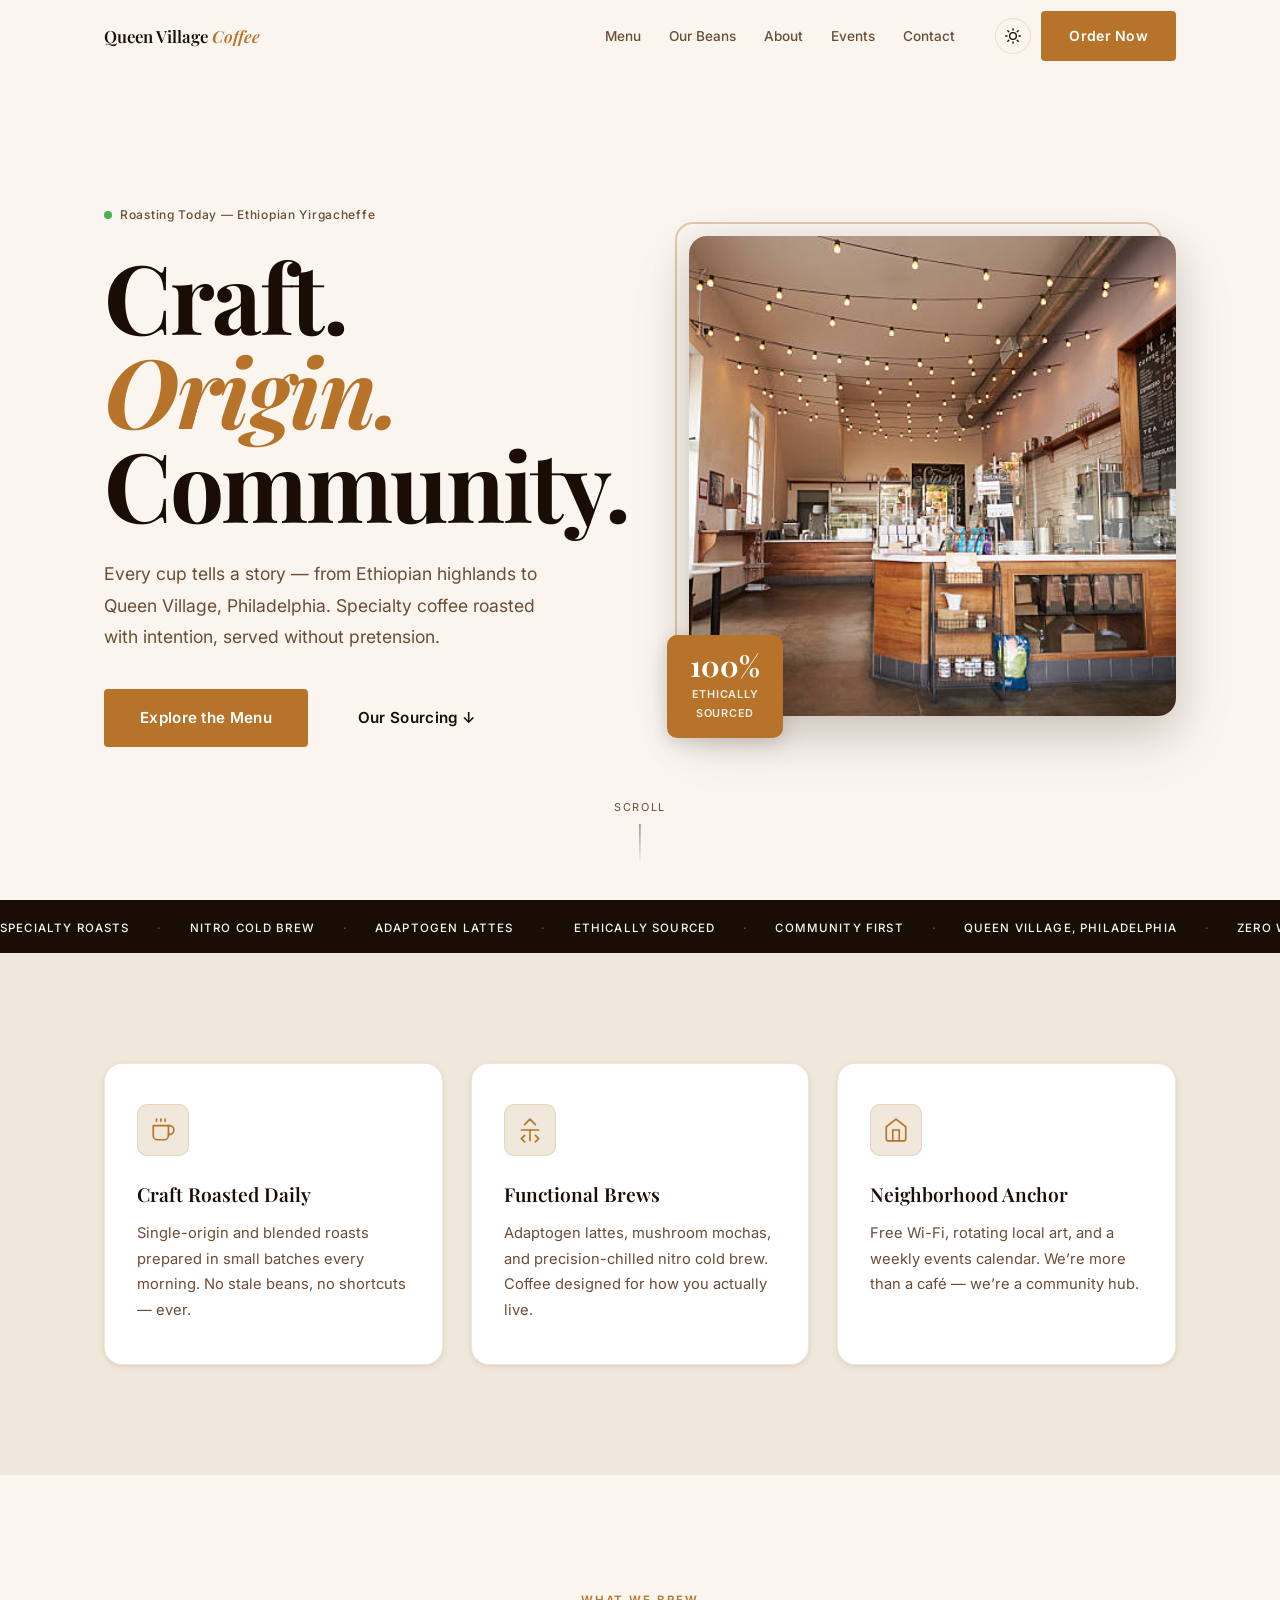
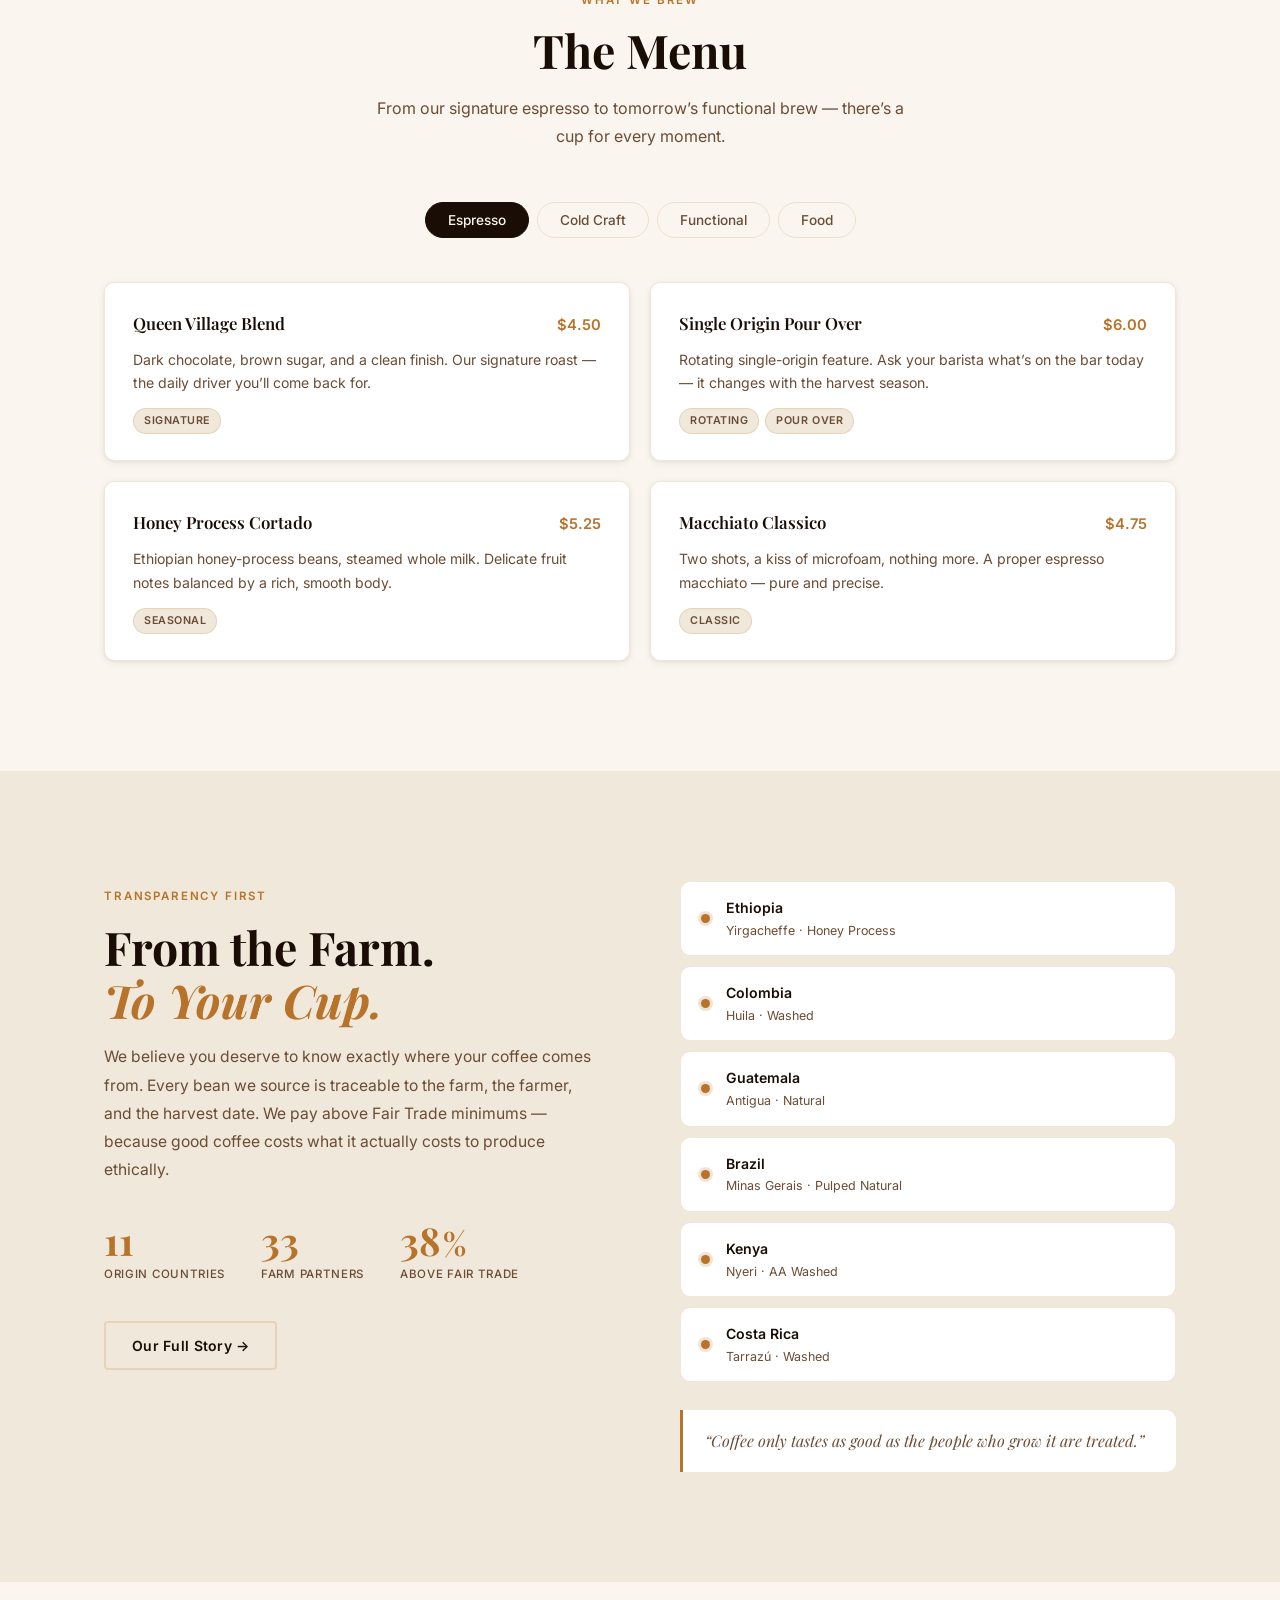
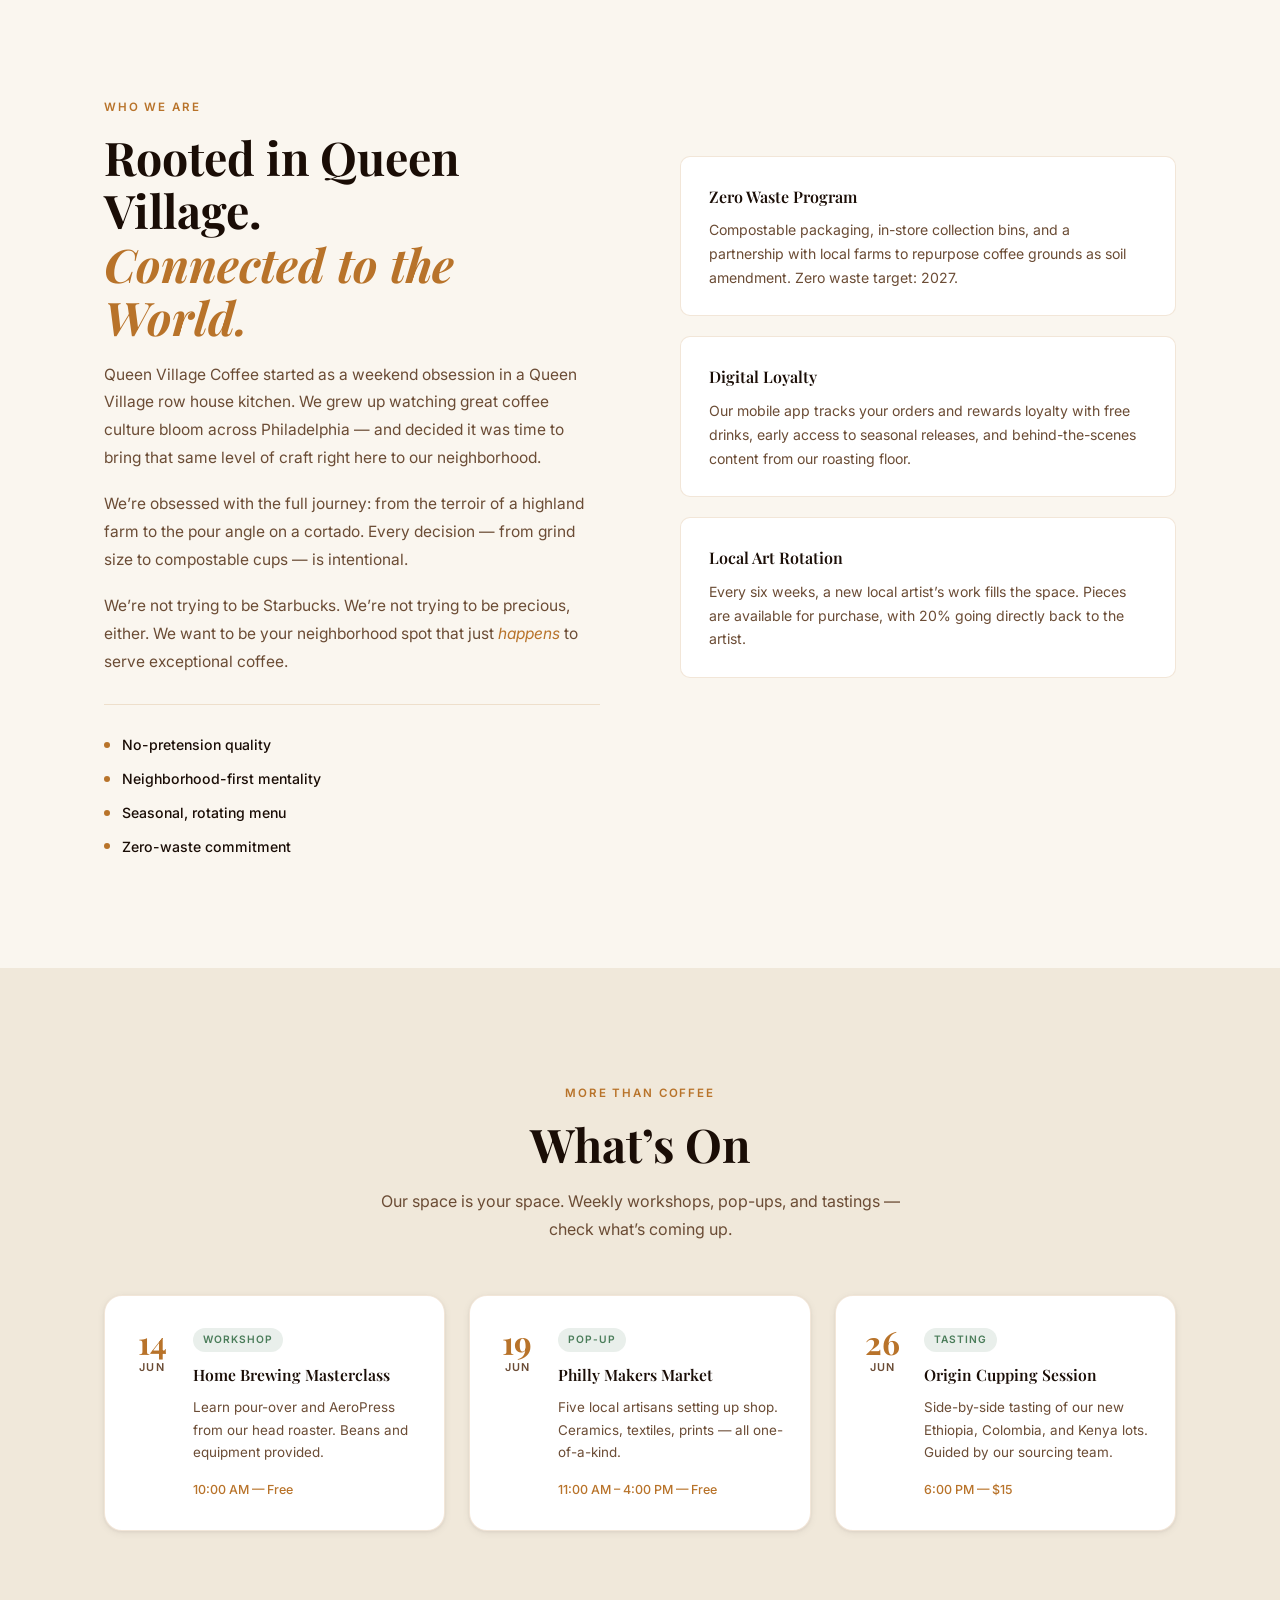
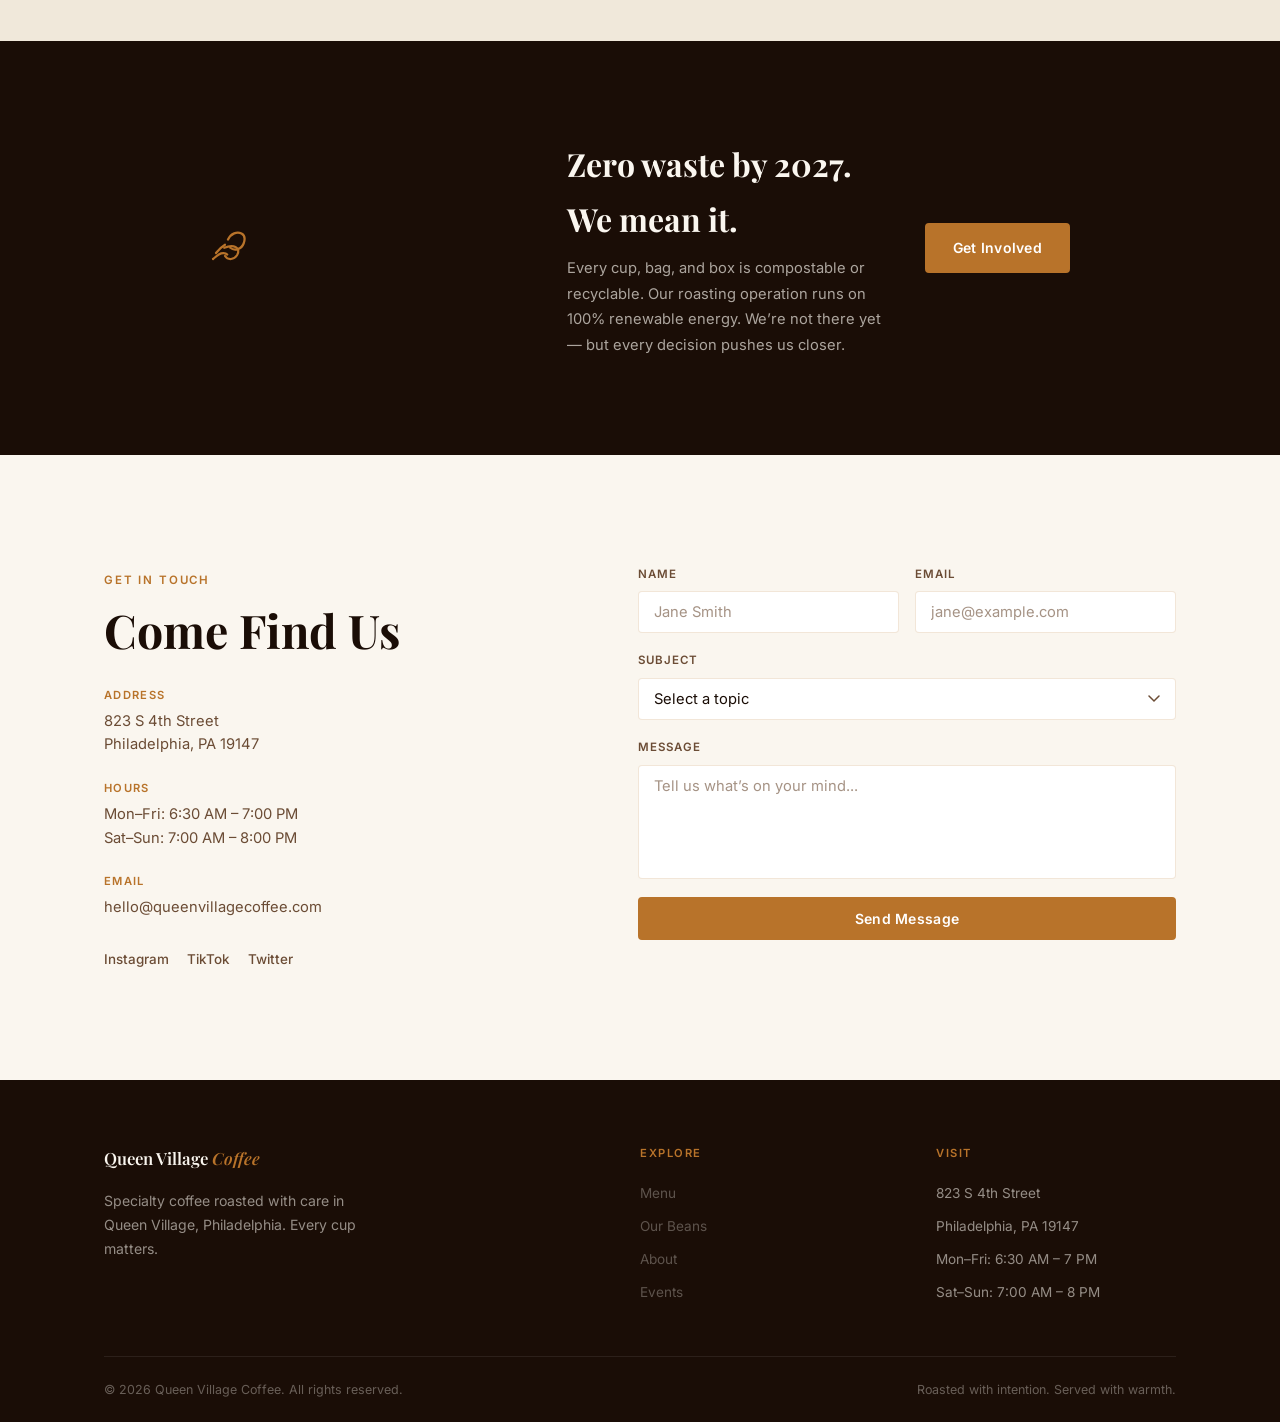
==== commit 3ac145e1: "Update ticker: Queen Village, Philly → Queen Village, Philadelphia https://claude.ai/code/session_01" ====
--- a/index.html
+++ b/index.html
@@ -1339,7 +1339,7 @@
             <span>Adaptogen Lattes</span><span class="ticker__sep">&middot;</span>
             <span>Ethically Sourced</span><span class="ticker__sep">&middot;</span>
             <span>Community First</span><span class="ticker__sep">&middot;</span>
-            <span>Queen Village, Philly</span><span class="ticker__sep">&middot;</span>
+            <span>Queen Village, Philadelphia</span><span class="ticker__sep">&middot;</span>
             <span>Zero Waste Initiative</span><span class="ticker__sep">&middot;</span>
             <span>Small-Batch Roasting</span><span class="ticker__sep">&middot;</span>
             <span>Specialty Roasts</span><span class="ticker__sep">&middot;</span>
@@ -1347,7 +1347,7 @@
             <span>Adaptogen Lattes</span><span class="ticker__sep">&middot;</span>
             <span>Ethically Sourced</span><span class="ticker__sep">&middot;</span>
             <span>Community First</span><span class="ticker__sep">&middot;</span>
-            <span>Queen Village, Philly</span><span class="ticker__sep">&middot;</span>
+            <span>Queen Village, Philadelphia</span><span class="ticker__sep">&middot;</span>
             <span>Zero Waste Initiative</span><span class="ticker__sep">&middot;</span>
             <span>Small-Batch Roasting</span><span class="ticker__sep">&middot;</span>
         </div>
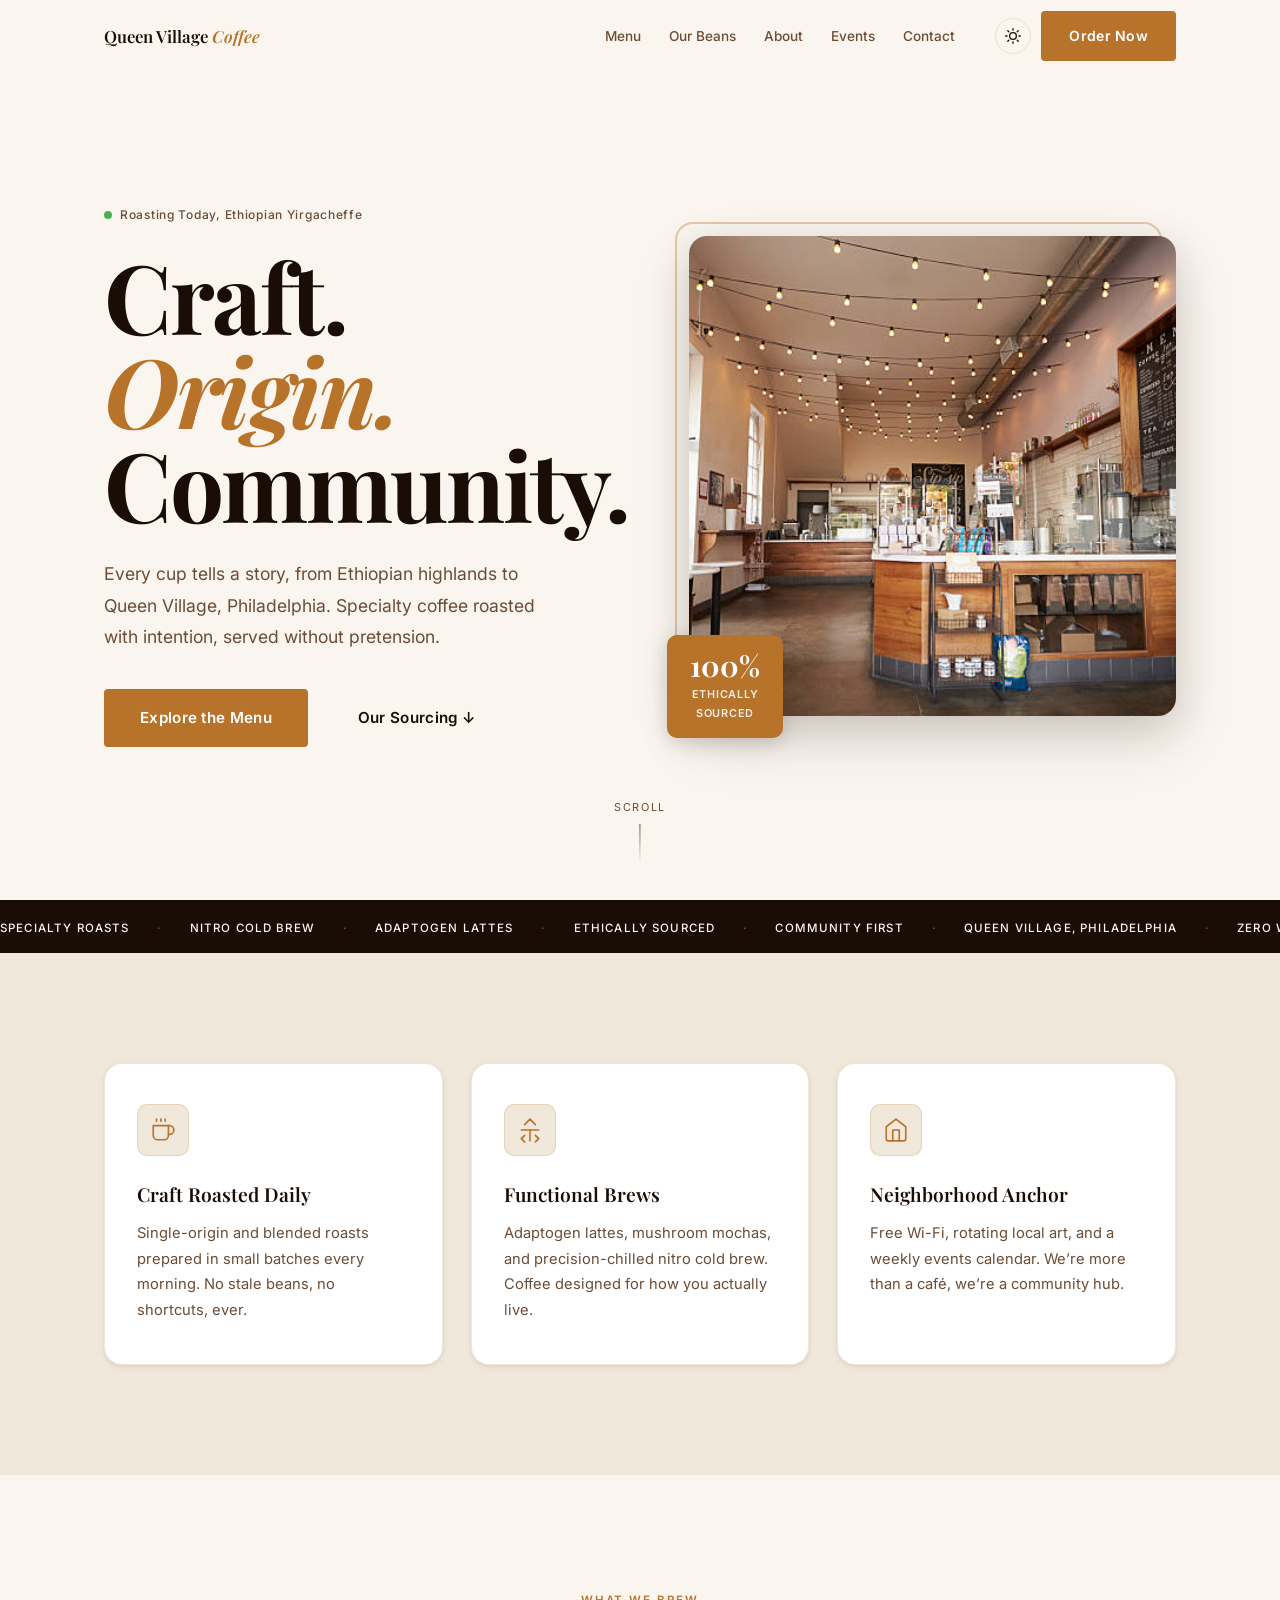
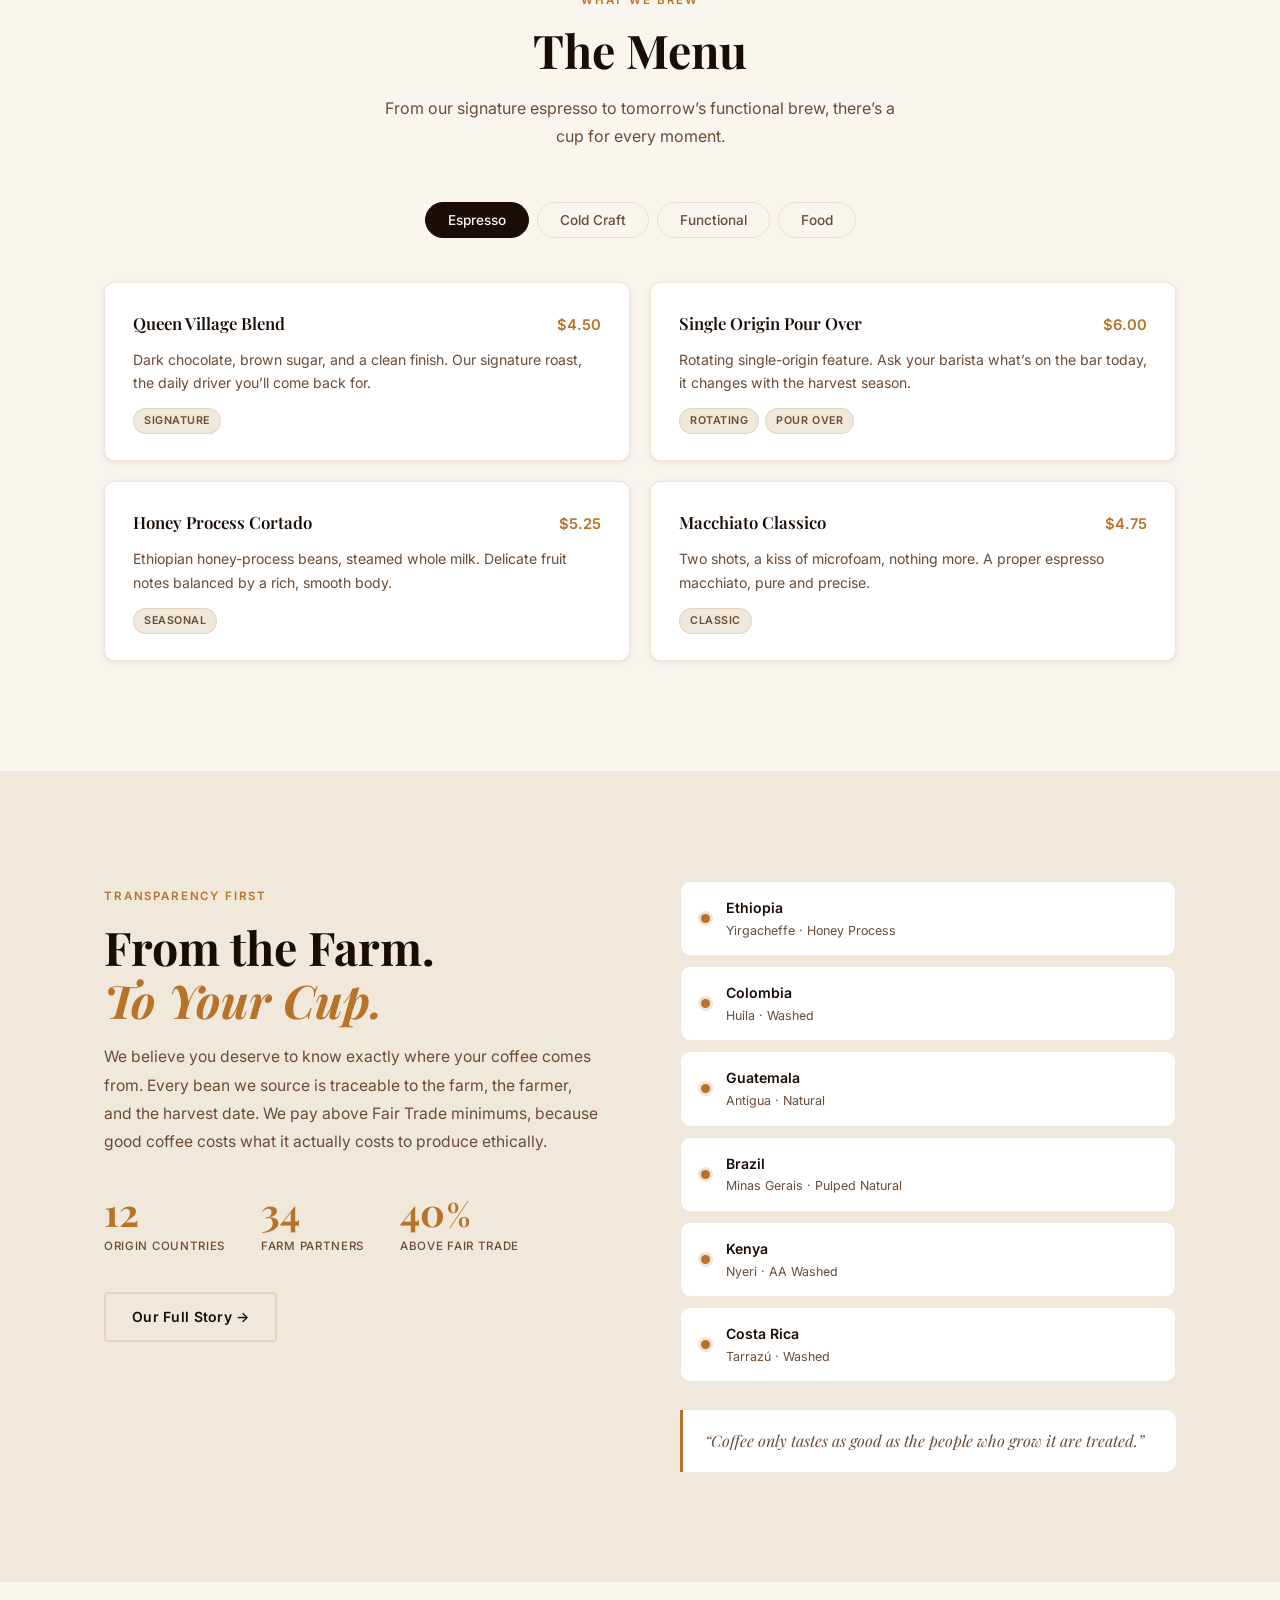
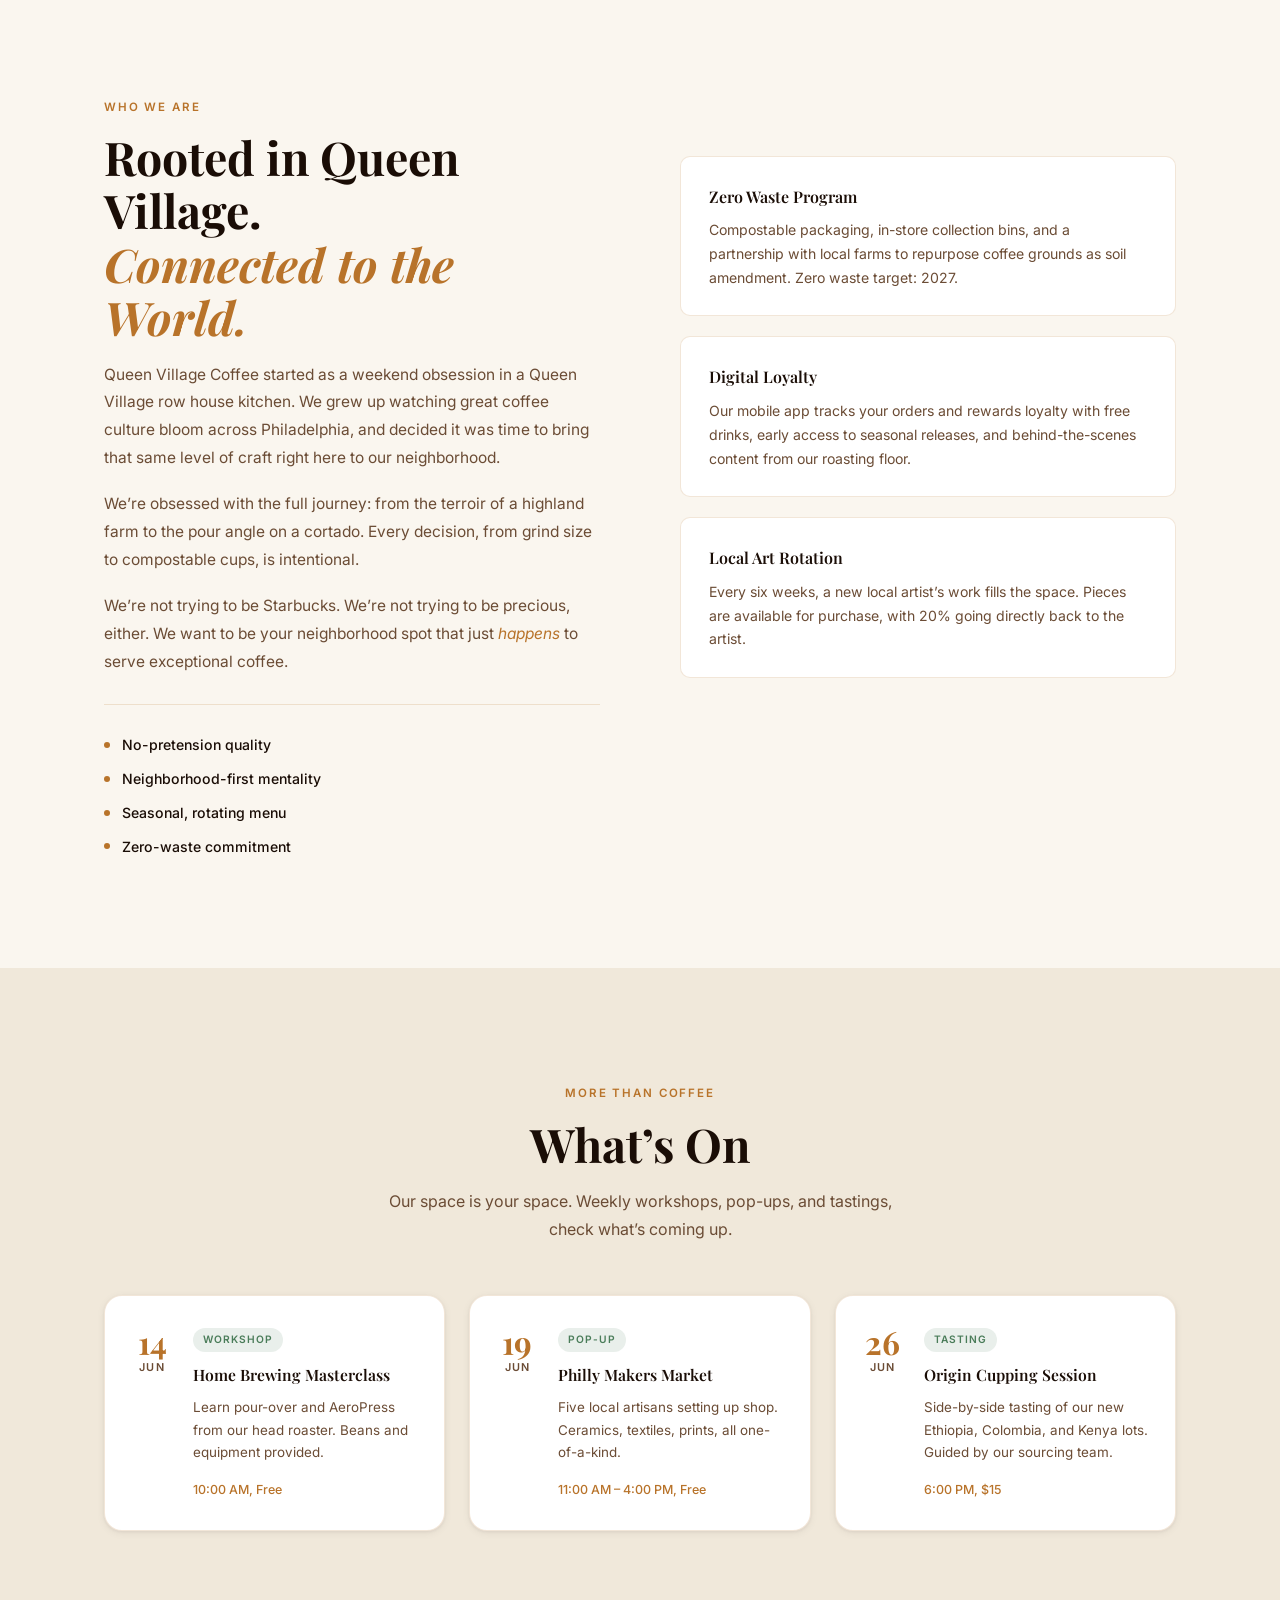
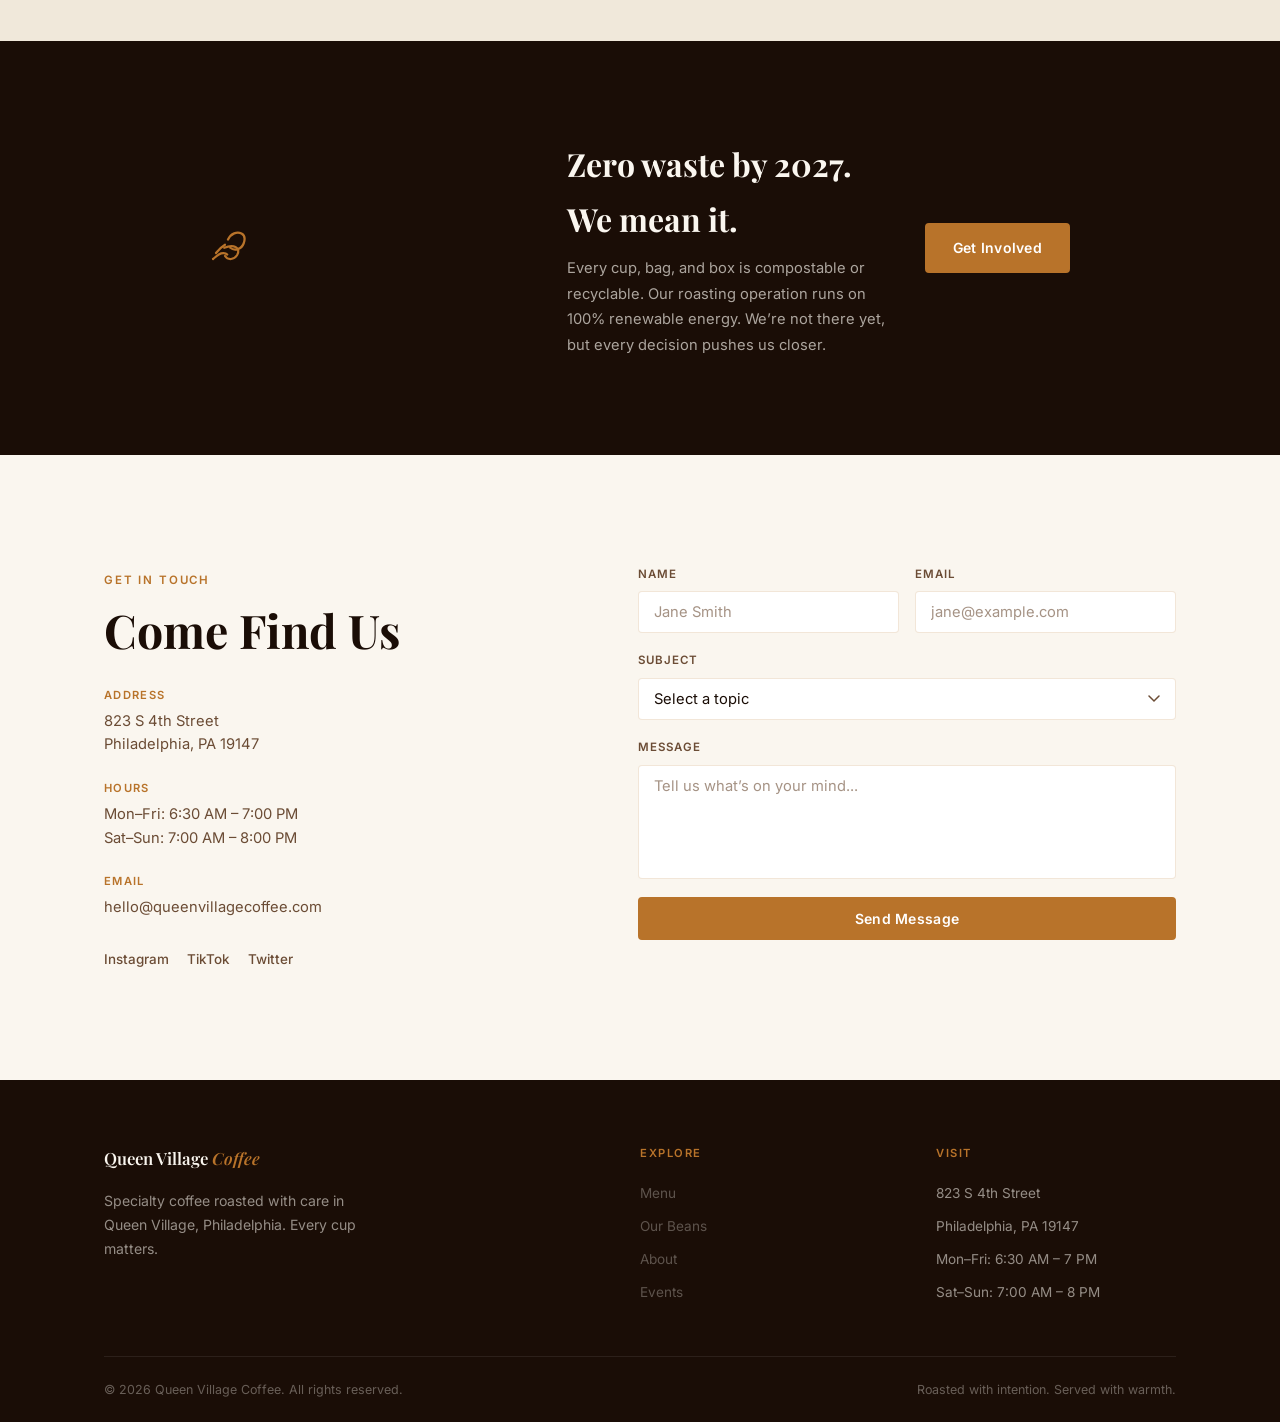
==== commit 52d25192: "Remove all em dashes from site copy Replaced spaced em dashes ( — ) with commas throughout all visib" ====
--- a/index.html
+++ b/index.html
@@ -3,14 +3,14 @@
 <head>
     <meta charset="UTF-8">
     <meta name="viewport" content="width=device-width, initial-scale=1.0">
-    <meta name="description" content="Queen Village Coffee — Philadelphia's premier specialty coffee experience. Ethically sourced, craft roasted, community-driven.">
+    <meta name="description" content="Queen Village Coffee, Philadelphia's premier specialty coffee experience. Ethically sourced, craft roasted, community-driven.">
     <title>Queen Village Coffee | Specialty Coffee, Queen Village Philadelphia</title>
     <link rel="preconnect" href="https://fonts.googleapis.com">
     <link rel="preconnect" href="https://fonts.gstatic.com" crossorigin>
     <link href="https://fonts.googleapis.com/css2?family=Playfair+Display:ital,wght@0,600;0,700;1,400;1,600&family=Inter:wght@300;400;500;600&display=swap" rel="stylesheet">
     <style>
 /* ================================================
-   QUEEN VILLAGE COFFEE — embedded styles
+   QUEEN VILLAGE COFFEE, embedded styles
    ================================================ */
 
 /* ── Custom Properties ──────────────────────────── */
@@ -1301,7 +1301,7 @@
         <div class="hero__content">
             <div class="hero__eyebrow reveal">
                 <span class="live-dot" aria-hidden="true"></span>
-                Roasting Today &mdash; Ethiopian Yirgacheffe
+                Roasting Today, Ethiopian Yirgacheffe
             </div>
             <h1 class="hero__title reveal">
                 <span class="hero__line">Craft.</span>
@@ -1309,7 +1309,7 @@
                 <span class="hero__line">Community.</span>
             </h1>
             <p class="hero__sub reveal">
-                Every cup tells a story &mdash; from Ethiopian highlands to Queen Village, Philadelphia. Specialty coffee roasted with intention, served without pretension.
+                Every cup tells a story, from Ethiopian highlands to Queen Village, Philadelphia. Specialty coffee roasted with intention, served without pretension.
             </p>
             <div class="hero__cta reveal">
                 <a href="#menu" class="btn btn--primary btn--lg">Explore the Menu</a>
@@ -1318,7 +1318,7 @@
         </div>
         <div class="hero__visual reveal">
             <div class="hero__img-wrap">
-                <img src="images/coffee.jpg" alt="Inside Queen Village Coffee — warm string lights, wood bar, cozy atmosphere" class="hero__img" loading="eager" fetchpriority="high">
+                <img src="images/coffee.jpg" alt="Inside Queen Village Coffee, warm string lights, wood bar, cozy atmosphere" class="hero__img" loading="eager" fetchpriority="high">
                 <div class="hero__badge" aria-label="100% ethically sourced">
                     <span class="hero__badge-num">100%</span>
                     <span class="hero__badge-label">Ethically<br>Sourced</span>
@@ -1362,7 +1362,7 @@
                         <svg xmlns="http://www.w3.org/2000/svg" width="26" height="26" viewBox="0 0 24 24" fill="none" stroke="currentColor" stroke-width="1.5" stroke-linecap="round" stroke-linejoin="round"><path d="M17 8h1a4 4 0 1 1 0 8h-1"/><path d="M3 8h14v9a4 4 0 0 1-4 4H7a4 4 0 0 1-4-4Z"/><line x1="6" x2="6" y1="2" y2="4"/><line x1="10" x2="10" y1="2" y2="4"/><line x1="14" x2="14" y1="2" y2="4"/></svg>
                     </div>
                     <h3>Craft Roasted Daily</h3>
-                    <p>Single-origin and blended roasts prepared in small batches every morning. No stale beans, no shortcuts &mdash; ever.</p>
+                    <p>Single-origin and blended roasts prepared in small batches every morning. No stale beans, no shortcuts, ever.</p>
                 </div>
                 <div class="feature-card reveal">
                     <div class="feature-card__icon" aria-hidden="true">
@@ -1376,7 +1376,7 @@
                         <svg xmlns="http://www.w3.org/2000/svg" width="26" height="26" viewBox="0 0 24 24" fill="none" stroke="currentColor" stroke-width="1.5" stroke-linecap="round" stroke-linejoin="round"><path d="m3 9 9-7 9 7v11a2 2 0 0 1-2 2H5a2 2 0 0 1-2-2z"/><polyline points="9 22 9 12 15 12 15 22"/></svg>
                     </div>
                     <h3>Neighborhood Anchor</h3>
-                    <p>Free Wi-Fi, rotating local art, and a weekly events calendar. We&rsquo;re more than a caf&eacute; &mdash; we&rsquo;re a community hub.</p>
+                    <p>Free Wi-Fi, rotating local art, and a weekly events calendar. We&rsquo;re more than a caf&eacute;, we&rsquo;re a community hub.</p>
                 </div>
             </div>
         </div>
@@ -1388,7 +1388,7 @@
             <div class="section-header reveal">
                 <span class="section-tag">What We Brew</span>
                 <h2 class="section-title">The Menu</h2>
-                <p class="section-sub">From our signature espresso to tomorrow&rsquo;s functional brew &mdash; there&rsquo;s a cup for every moment.</p>
+                <p class="section-sub">From our signature espresso to tomorrow&rsquo;s functional brew, there&rsquo;s a cup for every moment.</p>
             </div>
             <div class="menu__tabs" role="tablist" aria-label="Menu categories">
                 <button class="menu__tab menu__tab--active" data-tab="espresso" role="tab" aria-selected="true" aria-controls="tab-espresso">Espresso</button>
@@ -1401,12 +1401,12 @@
                 <div class="menu__grid">
                     <div class="menu-item reveal">
                         <div class="menu-item__top"><h4>Queen Village Blend</h4><span class="menu-item__price">$4.50</span></div>
-                        <p>Dark chocolate, brown sugar, and a clean finish. Our signature roast &mdash; the daily driver you&rsquo;ll come back for.</p>
+                        <p>Dark chocolate, brown sugar, and a clean finish. Our signature roast, the daily driver you&rsquo;ll come back for.</p>
                         <div class="menu-item__tags"><span>Signature</span></div>
                     </div>
                     <div class="menu-item reveal">
                         <div class="menu-item__top"><h4>Single Origin Pour Over</h4><span class="menu-item__price">$6.00</span></div>
-                        <p>Rotating single-origin feature. Ask your barista what&rsquo;s on the bar today &mdash; it changes with the harvest season.</p>
+                        <p>Rotating single-origin feature. Ask your barista what&rsquo;s on the bar today, it changes with the harvest season.</p>
                         <div class="menu-item__tags"><span>Rotating</span><span>Pour Over</span></div>
                     </div>
                     <div class="menu-item reveal">
@@ -1416,7 +1416,7 @@
                     </div>
                     <div class="menu-item reveal">
                         <div class="menu-item__top"><h4>Macchiato Classico</h4><span class="menu-item__price">$4.75</span></div>
-                        <p>Two shots, a kiss of microfoam, nothing more. A proper espresso macchiato &mdash; pure and precise.</p>
+                        <p>Two shots, a kiss of microfoam, nothing more. A proper espresso macchiato, pure and precise.</p>
                         <div class="menu-item__tags"><span>Classic</span></div>
                     </div>
                 </div>
@@ -1466,7 +1466,7 @@
                     </div>
                     <div class="menu-item reveal">
                         <div class="menu-item__top"><h4>Turmeric Spice Latte</h4><span class="menu-item__price">$6.75</span></div>
-                        <p>Golden milk meets espresso &mdash; turmeric, black pepper, cardamom, and ginger with steamed coconut milk.</p>
+                        <p>Golden milk meets espresso, turmeric, black pepper, cardamom, and ginger with steamed coconut milk.</p>
                         <div class="menu-item__tags"><span>Anti-inflammatory</span><span>Vegan</span></div>
                     </div>
                 </div>
@@ -1491,7 +1491,7 @@
                     </div>
                     <div class="menu-item reveal">
                         <div class="menu-item__top"><h4>Cardamom Banana Bread</h4><span class="menu-item__price">$4.50</span></div>
-                        <p>Our signature bake &mdash; banana bread spiced with cardamom, topped with brown butter oat streusel.</p>
+                        <p>Our signature bake, banana bread spiced with cardamom, topped with brown butter oat streusel.</p>
                         <div class="menu-item__tags"><span>Vegan</span><span>Fan Favorite</span></div>
                     </div>
                 </div>
@@ -1505,7 +1505,7 @@
             <div class="origin__content reveal">
                 <span class="section-tag">Transparency First</span>
                 <h2 class="section-title">From the Farm.<br><em>To Your Cup.</em></h2>
-                <p>We believe you deserve to know exactly where your coffee comes from. Every bean we source is traceable to the farm, the farmer, and the harvest date. We pay above Fair Trade minimums &mdash; because good coffee costs what it actually costs to produce ethically.</p>
+                <p>We believe you deserve to know exactly where your coffee comes from. Every bean we source is traceable to the farm, the farmer, and the harvest date. We pay above Fair Trade minimums, because good coffee costs what it actually costs to produce ethically.</p>
                 <div class="origin__stats">
                     <div class="origin__stat">
                         <span class="stat-num" data-count="12">0</span>
@@ -1565,8 +1565,8 @@
                 <div class="about__text reveal">
                     <span class="section-tag">Who We Are</span>
                     <h2 class="section-title">Rooted in Queen Village.<br><em>Connected to the World.</em></h2>
-                    <p>Queen Village Coffee started as a weekend obsession in a Queen Village row house kitchen. We grew up watching great coffee culture bloom across Philadelphia &mdash; and decided it was time to bring that same level of craft right here to our neighborhood.</p>
-                    <p>We&rsquo;re obsessed with the full journey: from the terroir of a highland farm to the pour angle on a cortado. Every decision &mdash; from grind size to compostable cups &mdash; is intentional.</p>
+                    <p>Queen Village Coffee started as a weekend obsession in a Queen Village row house kitchen. We grew up watching great coffee culture bloom across Philadelphia, and decided it was time to bring that same level of craft right here to our neighborhood.</p>
+                    <p>We&rsquo;re obsessed with the full journey: from the terroir of a highland farm to the pour angle on a cortado. Every decision, from grind size to compostable cups, is intentional.</p>
                     <p>We&rsquo;re not trying to be Starbucks. We&rsquo;re not trying to be precious, either. We want to be your neighborhood spot that just <em>happens</em> to serve exceptional coffee.</p>
                     <div class="about__values">
                         <div class="about__value">No-pretension quality</div>
@@ -1599,7 +1599,7 @@
             <div class="section-header reveal">
                 <span class="section-tag">More Than Coffee</span>
                 <h2 class="section-title">What&rsquo;s On</h2>
-                <p class="section-sub">Our space is your space. Weekly workshops, pop-ups, and tastings &mdash; check what&rsquo;s coming up.</p>
+                <p class="section-sub">Our space is your space. Weekly workshops, pop-ups, and tastings, check what&rsquo;s coming up.</p>
             </div>
             <div class="events__grid">
                 <div class="event-card reveal">
@@ -1608,7 +1608,7 @@
                         <span class="event-card__tag">Workshop</span>
                         <h4>Home Brewing Masterclass</h4>
                         <p>Learn pour-over and AeroPress from our head roaster. Beans and equipment provided.</p>
-                        <span class="event-card__time">10:00 AM &mdash; Free</span>
+                        <span class="event-card__time">10:00 AM, Free</span>
                     </div>
                 </div>
                 <div class="event-card reveal">
@@ -1616,8 +1616,8 @@
                     <div class="event-card__body">
                         <span class="event-card__tag">Pop-Up</span>
                         <h4>Philly Makers Market</h4>
-                        <p>Five local artisans setting up shop. Ceramics, textiles, prints &mdash; all one-of-a-kind.</p>
-                        <span class="event-card__time">11:00 AM &ndash; 4:00 PM &mdash; Free</span>
+                        <p>Five local artisans setting up shop. Ceramics, textiles, prints, all one-of-a-kind.</p>
+                        <span class="event-card__time">11:00 AM &ndash; 4:00 PM, Free</span>
                     </div>
                 </div>
                 <div class="event-card reveal">
@@ -1626,7 +1626,7 @@
                         <span class="event-card__tag">Tasting</span>
                         <h4>Origin Cupping Session</h4>
                         <p>Side-by-side tasting of our new Ethiopia, Colombia, and Kenya lots. Guided by our sourcing team.</p>
-                        <span class="event-card__time">6:00 PM &mdash; $15</span>
+                        <span class="event-card__time">6:00 PM, $15</span>
                     </div>
                 </div>
             </div>
@@ -1641,7 +1641,7 @@
             </div>
             <div>
                 <h2>Zero waste by 2027. We mean it.</h2>
-                <p>Every cup, bag, and box is compostable or recyclable. Our roasting operation runs on 100% renewable energy. We&rsquo;re not there yet &mdash; but every decision pushes us closer.</p>
+                <p>Every cup, bag, and box is compostable or recyclable. Our roasting operation runs on 100% renewable energy. We&rsquo;re not there yet, but every decision pushes us closer.</p>
             </div>
             <a href="#contact" class="btn btn--accent">Get Involved</a>
         </div>
